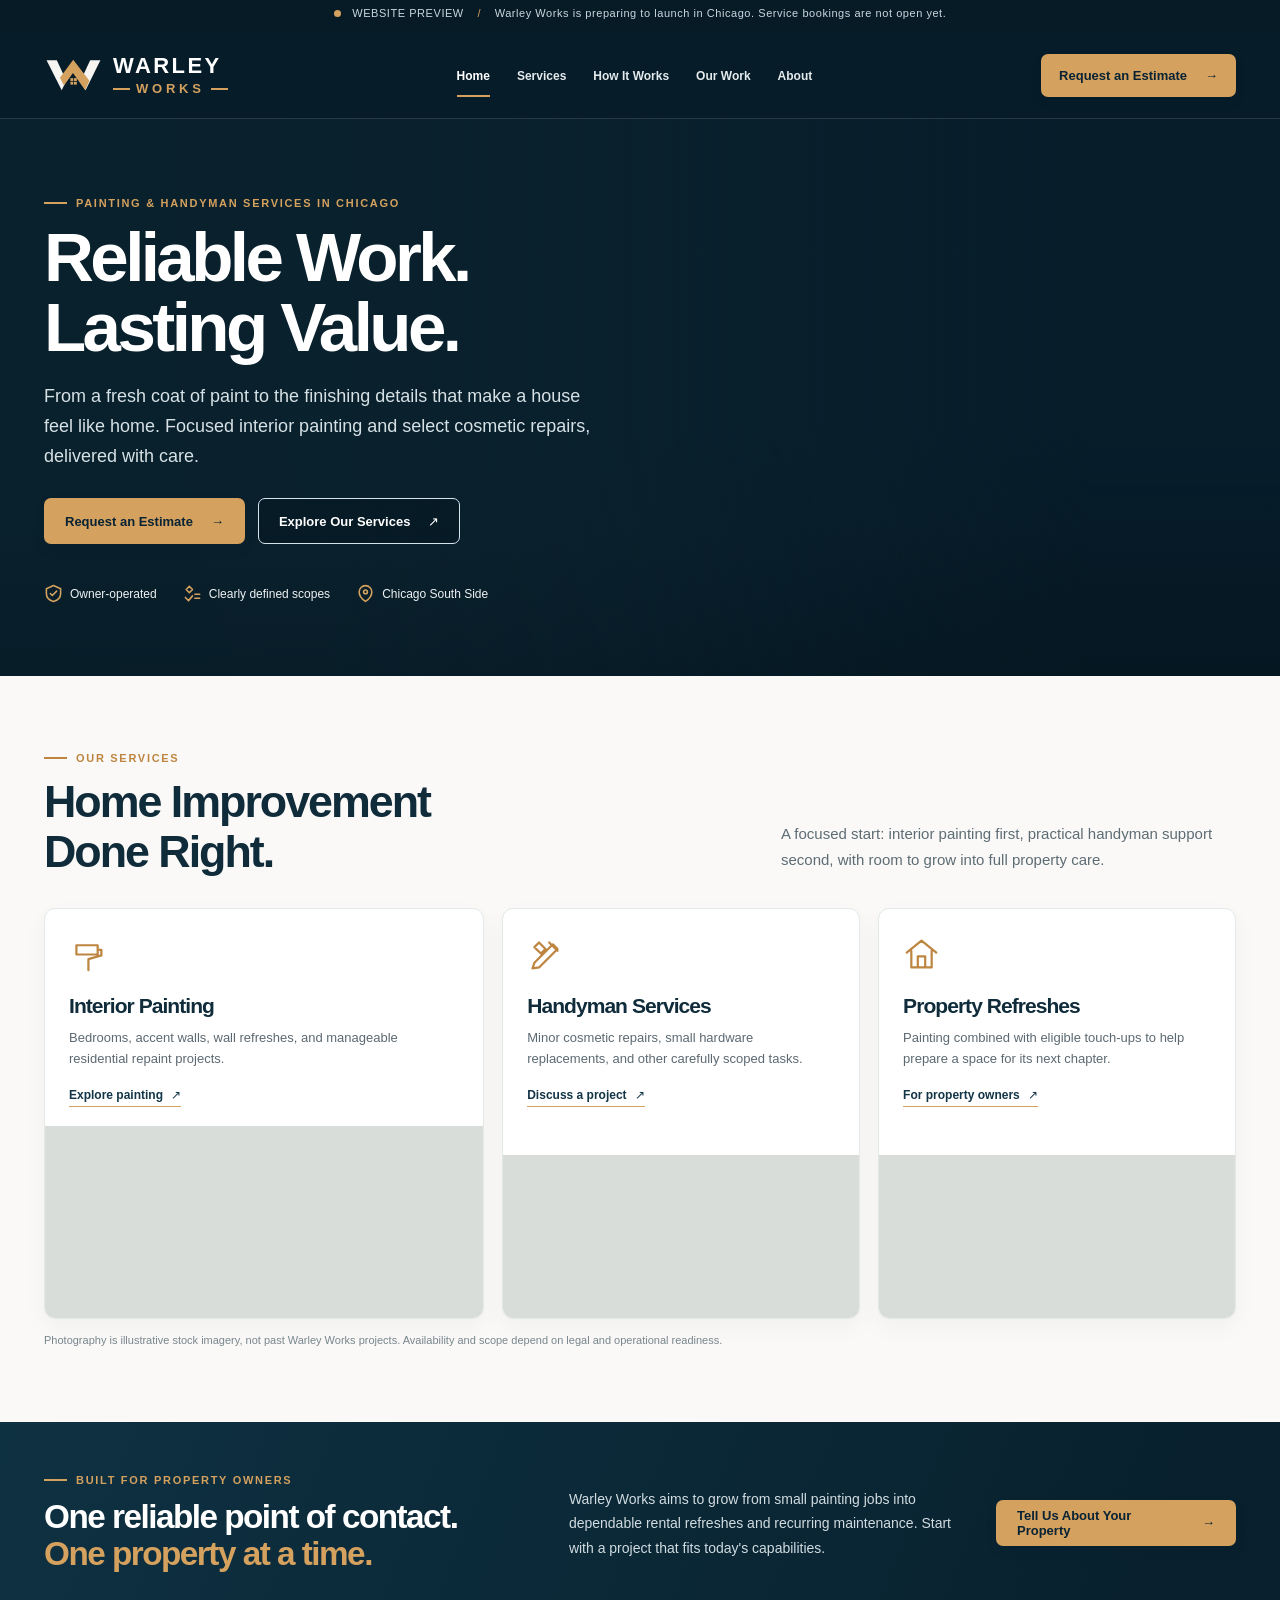
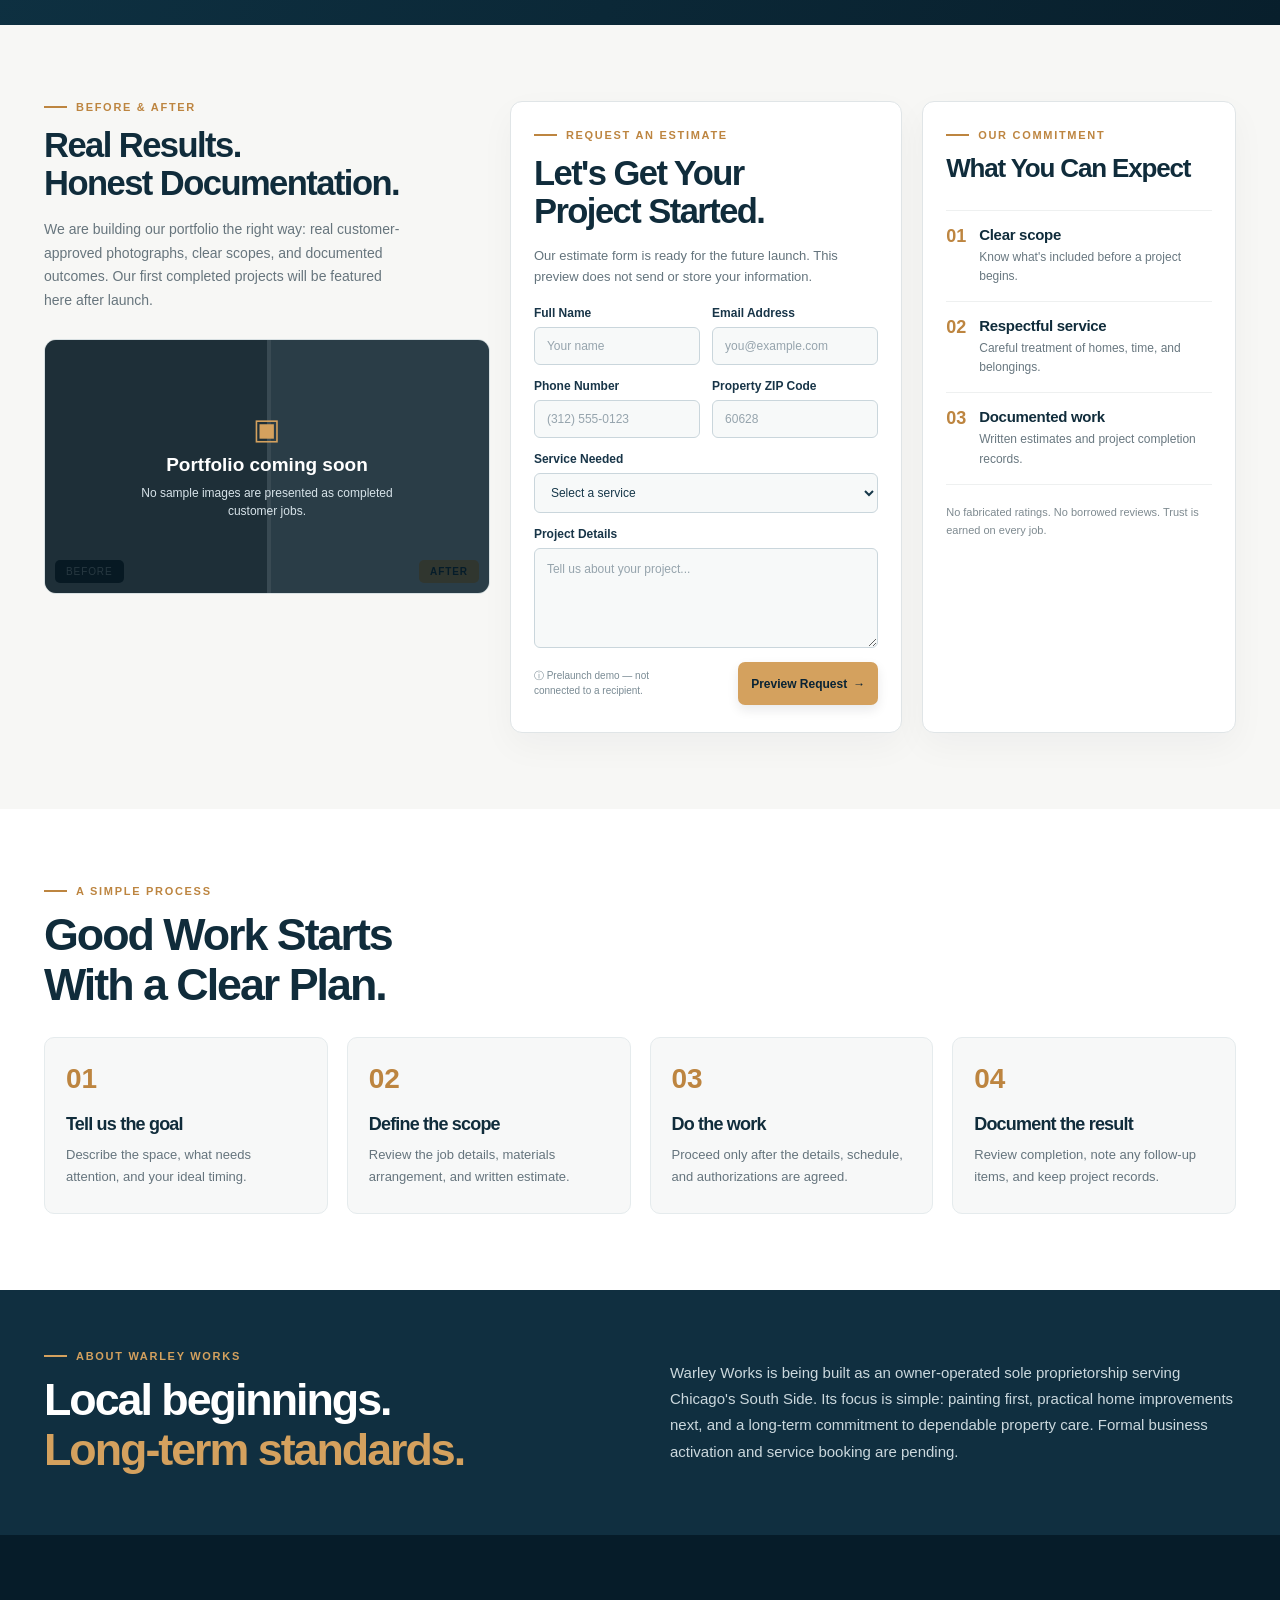
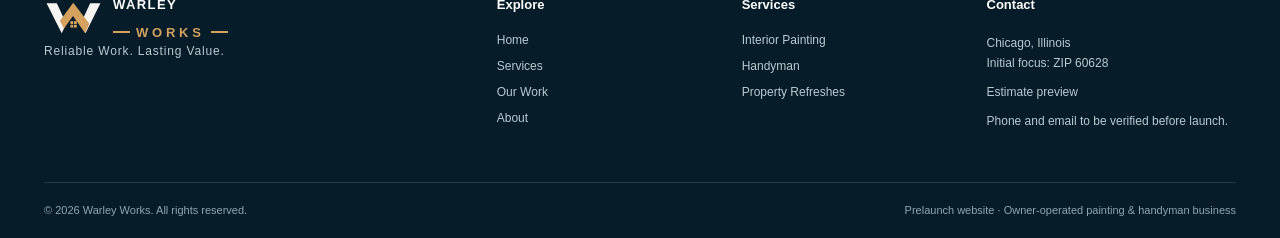
==== index.html @ ed0e15af "Build founder-approved Warley Works responsive prelaunch website" ====
<!doctype html>
<html lang="en">
<head>
  <meta charset="utf-8">
  <meta name="viewport" content="width=device-width,initial-scale=1">
  <meta name="theme-color" content="#0f2a3a">
  <meta name="description" content="Warley Works is developing an owner-operated interior painting and small handyman service for Chicago's South Side. Follow our launch.">
  <meta property="og:title" content="Warley Works | Reliable Work. Lasting Value.">
  <meta property="og:description" content="Painting first. Thoughtful property refreshes. Chicago's South Side. Prelaunch website preview.">
  <meta property="og:type" content="website">
  <meta property="og:image" content="assets/social-card.svg">
  <title>Warley Works | Painting &amp; Handyman Services | Chicago</title>
  <link rel="icon" href="assets/mark.svg" type="image/svg+xml">
  <link rel="stylesheet" href="styles.css">
  <script src="script.js" defer></script>
</head>
<body>
  <a class="skip-link" href="#main">Skip to content</a>
  <div class="launch-bar"><span class="status-dot" aria-hidden="true"></span> WEBSITE PREVIEW <span class="launch-divider" aria-hidden="true">/</span> Warley Works is preparing to launch in Chicago. Service bookings are not open yet.</div>
  <header class="site-header" id="top">
    <div class="container nav-shell">
      <a class="brand" href="#home" aria-label="Warley Works home">
        <img src="assets/mark.svg" alt="" width="59" height="40">
        <span class="brand-type"><strong>WARLEY</strong><span><i aria-hidden="true"></i>WORKS<i aria-hidden="true"></i></span></span>
      </a>
      <button class="nav-toggle" type="button" aria-label="Open navigation" aria-expanded="false" aria-controls="main-nav">
        <span></span><span></span><span></span>
      </button>
      <nav class="main-nav" id="main-nav" aria-label="Primary">
        <a class="current" href="#home">Home</a>
        <a href="#services">Services</a>
        <a href="#process">How It Works</a>
        <a href="#portfolio">Our Work</a>
        <a href="#about">About</a>
        <a class="mobile-nav-cta" href="#estimate">Request an Estimate</a>
      </nav>
      <a class="button button-gold header-cta" href="#estimate">Request an Estimate <span aria-hidden="true">→</span></a>
    </div>
  </header>
  <main id="main">
    <section class="hero" id="home" aria-labelledby="hero-title">
      <div class="hero-picture" role="img" aria-label="Illustrative modern interior; not a Warley Works project"></div>
      <div class="container hero-container">
        <div class="hero-content">
          <p class="eyebrow eyebrow-gold"><span class="eyebrow-line"></span> PAINTING &amp; HANDYMAN SERVICES IN CHICAGO</p>
          <h1 id="hero-title">Reliable Work.<br><span>Lasting Value.</span></h1>
          <p class="hero-copy">From a fresh coat of paint to the finishing details that make a house feel like home. Focused interior painting and select cosmetic repairs, delivered with care.</p>
          <div class="hero-actions">
            <a href="#estimate" class="button button-gold">Request an Estimate <span aria-hidden="true">→</span></a>
            <a href="#services" class="button button-outline">Explore Our Services <span aria-hidden="true">↗</span></a>
          </div>
          <div class="hero-highlights" aria-label="Our approach">
            <span><svg viewBox="0 0 24 24" aria-hidden="true"><path d="M12 2 3 6v6c0 5.1 3.5 8.6 9 10 5.5-1.4 9-4.9 9-10V6l-9-4Zm-4 10 2.5 2.5L16 9"/></svg> Owner-operated</span>
            <span><svg viewBox="0 0 24 24" aria-hidden="true"><path d="m4 7 4-4 4 4-4 4zM15 13h6M15 18h6M3 17l4 4 5-6"/></svg> Clearly defined scopes</span>
            <span><svg viewBox="0 0 24 24" aria-hidden="true"><path d="M12 22s8-5.4 8-12a8 8 0 1 0-16 0c0 6.6 8 12 8 12Z"/><circle cx="12" cy="10" r="2.4"/></svg> Chicago South Side</span>
          </div>
        </div>
      </div>
    </section>

    <section class="services section" id="services" aria-labelledby="services-title">
      <div class="container">
        <div class="section-head services-head">
          <div><p class="eyebrow"> <span class="eyebrow-line"></span> OUR SERVICES</p><h2 id="services-title">Home Improvement<br>Done Right.</h2></div>
          <p class="section-lead">A focused start: interior painting first, practical handyman support second, with room to grow into full property care.</p>
        </div>
        <div class="services-grid">
          <article class="service-card primary-card">
            <div class="service-card-content">
              <span class="service-icon" aria-hidden="true"><svg viewBox="0 0 40 40"><path d="M8 10h23v10H8zM31 15h4v6l-14 4v8M21 33v4" /></svg></span>
              <h3>Interior Painting</h3>
              <p>Bedrooms, accent walls, wall refreshes, and manageable residential repaint projects.</p>
              <a href="#estimate">Explore painting <span aria-hidden="true">↗</span></a>
            </div>
            <div class="service-photo painting-photo" role="img" aria-label="Illustrative photograph of interior painting"></div>
          </article>
          <article class="service-card">
            <div class="service-card-content">
              <span class="service-icon" aria-hidden="true"><svg viewBox="0 0 40 40"><path d="m8 29 20-20 5 5-20 20-7 1zM24 7l9 9M8 12l5 5M8 12l5-5 7 7-5 5z" /></svg></span>
              <h3>Handyman Services</h3>
              <p>Minor cosmetic repairs, small hardware replacements, and other carefully scoped tasks.</p>
              <a href="#estimate">Discuss a project <span aria-hidden="true">↗</span></a>
            </div>
            <div class="service-photo repairs-photo" role="img" aria-label="Illustrative photograph of tools and small home repairs"></div>
          </article>
          <article class="service-card">
            <div class="service-card-content">
              <span class="service-icon" aria-hidden="true"><svg viewBox="0 0 40 40"><path d="m4 18 16-13 16 13M9 16v18h22V16M16 34V22h8v12" /></svg></span>
              <h3>Property Refreshes</h3>
              <p>Painting combined with eligible touch-ups to help prepare a space for its next chapter.</p>
              <a href="#owners">For property owners <span aria-hidden="true">↗</span></a>
            </div>
            <div class="service-photo home-photo" role="img" aria-label="Illustrative photograph of a refreshed residential interior"></div>
          </article>
        </div>
        <p class="photo-disclosure">Photography is illustrative stock imagery, not past Warley Works projects. Availability and scope depend on legal and operational readiness.</p>
      </div>
    </section>

    <section class="owners-band" id="owners" aria-labelledby="owners-title">
      <div class="container owners-inner">
        <div><p class="eyebrow eyebrow-gold"><span class="eyebrow-line"></span> BUILT FOR PROPERTY OWNERS</p><h2 id="owners-title">One reliable point of contact.<br><em>One property at a time.</em></h2></div>
        <p>Warley Works aims to grow from small painting jobs into dependable rental refreshes and recurring maintenance. Start with a project that fits today's capabilities.</p>
        <a href="#estimate" class="button button-gold">Tell Us About Your Property <span aria-hidden="true">→</span></a>
      </div>
    </section>

    <section class="section results" id="portfolio" aria-labelledby="portfolio-title">
      <div class="container results-grid">
        <div>
          <p class="eyebrow"><span class="eyebrow-line"></span> BEFORE &amp; AFTER</p>
          <h2 id="portfolio-title">Real Results.<br>Honest Documentation.</h2>
          <p>We are building our portfolio the right way: real customer-approved photographs, clear scopes, and documented outcomes. Our first completed projects will be featured here after launch.</p>
          <div class="portfolio-frame" aria-label="Future project photo gallery">
            <div class="portfolio-half portfolio-half-before"><span class="photo-label">BEFORE</span></div>
            <div class="portfolio-half portfolio-half-after"><span class="photo-label">AFTER</span></div>
            <div class="portfolio-message"><span class="portfolio-message-icon" aria-hidden="true">▣</span><strong>Portfolio coming soon</strong><small>No sample images are presented as completed customer jobs.</small></div>
          </div>
        </div>
        <div class="estimate-card" id="estimate">
          <p class="eyebrow"><span class="eyebrow-line"></span> REQUEST AN ESTIMATE</p>
          <h2>Let's Get Your<br>Project Started.</h2>
          <p class="estimate-intro">Our estimate form is ready for the future launch. This preview does not send or store your information.</p>
          <form id="estimate-form" novalidate>
            <div class="field-grid">
              <label>Full Name <input type="text" name="name" autocomplete="name" minlength="2" placeholder="Your name" required></label>
              <label>Email Address <input type="email" name="email" autocomplete="email" placeholder="you@example.com" required></label>
              <label>Phone Number <input type="tel" name="phone" autocomplete="tel" placeholder="(312) 555-0123"></label>
              <label>Property ZIP Code <input type="text" name="zip" inputmode="numeric" pattern="[0-9]{5}" maxlength="5" placeholder="60628" required></label>
            </div>
            <label>Service Needed
              <select name="service" required>
                <option value="">Select a service</option>
                <option>Interior painting</option>
                <option>Small handyman project</option>
                <option>Property refresh</option>
                <option>Not sure yet</option>
              </select>
            </label>
            <label>Project Details <textarea name="details" rows="4" maxlength="1600" placeholder="Tell us about your project..." required></textarea></label>
            <div class="form-bottom"><p><span class="lock-icon" aria-hidden="true">ⓘ</span> Prelaunch demo — not connected to a recipient.</p><button class="button button-gold" type="submit">Preview Request <span aria-hidden="true">→</span></button></div>
            <p class="form-message" id="form-message" role="status" aria-live="polite" hidden></p>
          </form>
        </div>
        <aside class="values-card" aria-labelledby="values-title">
          <p class="eyebrow"><span class="eyebrow-line"></span> OUR COMMITMENT</p>
          <h2 id="values-title">What You Can Expect</h2>
          <div class="value-item"><span class="value-number">01</span><div><h3>Clear scope</h3><p>Know what's included before a project begins.</p></div></div>
          <div class="value-item"><span class="value-number">02</span><div><h3>Respectful service</h3><p>Careful treatment of homes, time, and belongings.</p></div></div>
          <div class="value-item"><span class="value-number">03</span><div><h3>Documented work</h3><p>Written estimates and project completion records.</p></div></div>
          <div class="values-footer">No fabricated ratings. No borrowed reviews. Trust is earned on every job.</div>
        </aside>
      </div>
    </section>

    <section class="section process" id="process" aria-labelledby="process-title">
      <div class="container">
        <p class="eyebrow"><span class="eyebrow-line"></span> A SIMPLE PROCESS</p><h2 id="process-title">Good Work Starts<br>With a Clear Plan.</h2>
        <div class="steps">
          <article><b>01</b><h3>Tell us the goal</h3><p>Describe the space, what needs attention, and your ideal timing.</p></article>
          <article><b>02</b><h3>Define the scope</h3><p>Review the job details, materials arrangement, and written estimate.</p></article>
          <article><b>03</b><h3>Do the work</h3><p>Proceed only after the details, schedule, and authorizations are agreed.</p></article>
          <article><b>04</b><h3>Document the result</h3><p>Review completion, note any follow-up items, and keep project records.</p></article>
        </div>
      </div>
    </section>
    <section class="about-band" id="about"><div class="container about-layout"><div><p class="eyebrow eyebrow-gold"><span class="eyebrow-line"></span> ABOUT WARLEY WORKS</p><h2>Local beginnings.<br><em>Long-term standards.</em></h2></div><p>Warley Works is being built as an owner-operated sole proprietorship serving Chicago's South Side. Its focus is simple: painting first, practical home improvements next, and a long-term commitment to dependable property care. Formal business activation and service booking are pending.</p></div></section>
  </main>
  <footer class="footer"><div class="container footer-grid"><div class="footer-brand"><a class="brand" href="#top"><img src="assets/mark.svg" alt="" width="64" height="44"><span class="brand-type"><strong>WARLEY</strong><span><i aria-hidden="true"></i>WORKS<i aria-hidden="true"></i></span></span></a><p>Reliable Work. Lasting Value.</p></div><div><strong>Explore</strong><a href="#home">Home</a><a href="#services">Services</a><a href="#portfolio">Our Work</a><a href="#about">About</a></div><div><strong>Services</strong><a href="#services">Interior Painting</a><a href="#services">Handyman</a><a href="#owners">Property Refreshes</a></div><div><strong>Contact</strong><p>Chicago, Illinois<br>Initial focus: ZIP 60628</p><a href="#estimate">Estimate preview</a><small>Phone and email to be verified before launch.</small></div></div><div class="container footer-bottom"><span>© <span id="year">2026</span> Warley Works. All rights reserved.</span><span>Prelaunch website · Owner-operated painting &amp; handyman business</span></div></footer>
</body>
</html>
---- styles.css ----
:root{--navy:#0f2a3a;--navy-deep:#061c29;--navy-light:#163b50;--gold:#d4a15e;--gold-deep:#bd8540;--ivory:#f7f5f1;--paper:#fff;--ink:#102c3b;--muted:#62717a;--line:#e4e8e8;--radius:13px;--shadow:0 24px 60px rgba(14,36,46,.10);font-family:Inter,"Avenir Next","Segoe UI",Arial,sans-serif;color:var(--ink);background:var(--ivory);font-synthesis:none}*,*:before,*:after{box-sizing:border-box}html{scroll-behavior:smooth;scroll-padding-top:94px}body{margin:0;overflow-x:hidden}a{color:inherit;text-decoration:none}button,input,textarea,select{font:inherit}button{cursor:pointer}img{max-width:100%;display:block}svg{display:block}.container{width:min(1192px,calc(100% - 48px));margin-inline:auto}.skip-link{position:fixed;top:-80px;left:1rem;background:#fff;color:#111;padding:12px 15px;z-index:1000;border-radius:4px}.skip-link:focus{top:1rem}a:focus-visible,button:focus-visible,input:focus-visible,textarea:focus-visible,select:focus-visible{outline:3px solid var(--gold);outline-offset:3px}.launch-bar{background:#071b27;color:#cbd7dd;min-height:33px;padding:7px 16px;text-align:center;font-size:11px;letter-spacing:.05em}.status-dot{display:inline-block;width:7px;height:7px;background:var(--gold);border-radius:50%;margin-right:8px}.launch-divider{color:var(--gold);padding:0 10px}.site-header{background:var(--navy-deep);border-bottom:1px solid rgba(255,255,255,.13);position:sticky;top:0;z-index:50}.nav-shell{height:85px;display:flex;align-items:center;justify-content:space-between;gap:25px}.brand{display:flex;align-items:center;gap:10px;color:var(--paper);flex-shrink:0}.brand>img{width:59px;height:44px;object-fit:contain}.brand-type{display:flex;flex-direction:column;justify-content:center;line-height:.9}.brand-type strong{font-size:22px;font-weight:900;letter-spacing:.11em}.brand-type>span{display:flex;align-items:center;justify-content:center;gap:6px;color:var(--gold);font-size:13px;font-weight:800;letter-spacing:.29em;margin-top:7px}.brand-type i{width:17px;height:2px;background:var(--gold);display:inline-block}.main-nav{height:100%;display:flex;align-items:center;gap:27px;color:#e4ebed}.main-nav a{font-size:12px;font-weight:700;height:100%;display:flex;align-items:center;position:relative;white-space:nowrap;transition:color .2s}.main-nav a:hover,.main-nav a.current{color:#fff}.main-nav a.current:after,.main-nav a:hover:after{content:"";position:absolute;bottom:21px;left:0;right:0;height:2px;background:var(--gold)}.main-nav .mobile-nav-cta{display:none}.button{border:1px solid transparent;border-radius:7px;display:inline-flex;align-items:center;justify-content:center;gap:18px;min-height:46px;padding:0 20px;font-size:13px;line-height:1.2;font-weight:800;white-space:nowrap;transition:transform .18s,box-shadow .18s,background .18s}.button:hover{transform:translateY(-2px)}.button:active{transform:translateY(0)}.button-gold{background:var(--gold);color:#092334;box-shadow:0 5px 12px rgba(10,22,30,.09)}.button-gold:hover{background:#e5b474;box-shadow:0 9px 18px rgba(10,22,30,.12)}.button-outline{border-color:#d6e4eb;color:#fff;background:rgba(2,17,26,.35)}.button-outline:hover{background:rgba(255,255,255,.09)}.header-cta{height:43px;min-height:43px;padding-inline:17px}.nav-toggle{display:none;border:0;background:transparent;color:#fff;width:40px;height:40px;align-items:center;justify-content:center;flex-direction:column;gap:5px}.nav-toggle span{width:23px;height:2px;background:currentColor;border-radius:3px}.hero{position:relative;background:var(--navy-deep);color:#fff;min-height:548px;overflow:hidden}.hero-picture{position:absolute;inset:0;background-image:linear-gradient(90deg,#062230 2%,rgba(6,34,48,.99) 26%,rgba(6,34,48,.78) 50%,rgba(6,34,48,.10) 85%),linear-gradient(0deg,rgba(2,15,22,.28),transparent 45%),url("https://images.pexels.com/photos/6264414/pexels-photo-6264414.jpeg?auto=compress&cs=tinysrgb&w=1600");background-position:center,right center,center 53%;background-size:cover;background-repeat:no-repeat;filter:saturate(.85)}.hero:after{content:"";position:absolute;inset:0;pointer-events:none;background:linear-gradient(0deg,rgba(1,16,24,.25),transparent 28%)}.hero-container{position:relative;z-index:1}.hero-content{max-width:675px;padding:78px 0 73px}.eyebrow{display:flex;align-items:center;gap:9px;font-size:11px;letter-spacing:.155em;font-weight:800;color:var(--gold-deep);text-transform:uppercase;margin:0 0 13px}.eyebrow-line{display:inline-block;background:currentColor;width:23px;height:2px;flex:none}.eyebrow-gold{color:var(--gold)}h1,h2,h3,p{margin-top:0}h1,h2,h3{letter-spacing:-.045em}h1{font-size:clamp(52px,5.4vw,79px);font-weight:850;line-height:1.015;letter-spacing:-.052em;margin-bottom:20px}h1 span{color:#fff}.hero-copy{font-size:18px;line-height:1.65;color:#d6e1e5;max-width:565px;margin:0 0 27px}.hero-actions{display:flex;gap:13px;flex-wrap:wrap}.hero-highlights{display:flex;flex-wrap:wrap;gap:26px;margin-top:40px}.hero-highlights span{display:flex;align-items:center;gap:7px;font-size:12px;color:#eff2f3;white-space:nowrap}.hero-highlights svg{width:19px;height:19px;fill:none;stroke:var(--gold);stroke-width:2;stroke-linecap:round;stroke-linejoin:round}.section{padding:76px 0}.services{background:#faf9f7}.section-head{display:flex;justify-content:space-between;align-items:end;gap:40px;margin-bottom:31px}.section h2,.owners-band h2,.about-band h2{font-size:clamp(32px,3.5vw,48px);line-height:1.11;font-weight:850;margin:0}.section-lead{max-width:455px;font-size:15px;line-height:1.72;color:#5d6c74;margin:0 0 4px}.services-grid{display:grid;grid-template-columns:1.23fr 1fr 1fr;gap:18px}.service-card{background:#fff;border:1px solid #e3e8e9;border-radius:11px;overflow:hidden;box-shadow:0 9px 24px rgba(16,34,43,.04);display:flex;flex-direction:column;min-width:0;transition:transform .2s,box-shadow .2s}.service-card:hover{transform:translateY(-5px);box-shadow:var(--shadow)}.service-card-content{padding:25px 24px 19px;flex:1}.service-icon{color:var(--gold-deep);width:42px;height:42px;display:flex;align-items:center;margin-bottom:18px}.service-icon svg{width:37px;height:37px;fill:none;stroke:currentColor;stroke-width:2.4;stroke-linejoin:round;stroke-linecap:round}.service-card h3{font-size:21px;line-height:1.15;margin-bottom:9px}.service-card p{font-size:13px;line-height:1.65;color:#5c6972;margin-bottom:15px}.service-card a{font-size:12px;font-weight:800;color:#133547;display:inline-flex;gap:8px;border-bottom:1px solid var(--gold);padding-bottom:4px}.service-card a:hover{color:var(--gold-deep)}.service-photo{height:163px;background-color:#d9ddd9;background-size:cover;background-position:center}.primary-card .service-photo{height:192px}.painting-photo{background-image:url("https://images.pexels.com/photos/6474471/pexels-photo-6474471.jpeg?auto=compress&cs=tinysrgb&w=800")}.repairs-photo{background-image:url("https://images.pexels.com/photos/4792524/pexels-photo-4792524.jpeg?auto=compress&cs=tinysrgb&w=800")}.home-photo{background-image:url("https://images.unsplash.com/photo-1600607687939-ce8a6c25118c?auto=format&fit=crop&w=800&q=75")}.photo-disclosure{font-size:11px;color:#78868d;margin:15px 0 0}.owners-band{background:linear-gradient(112deg,#0e3142,#081f2c);padding:52px 0;color:#fff}.owners-inner{display:grid;grid-template-columns:1.25fr 1fr auto;align-items:center;gap:36px}.owners-band h2{font-size:clamp(27px,2.6vw,35px)}.owners-band h2 em,.about-band h2 em{font-style:normal;color:var(--gold)}.owners-band p:not(.eyebrow){font-size:14px;line-height:1.75;color:#d1dce0;margin:0}.owners-inner>.button{max-width:240px;white-space:normal}.results{background:#f7f7f5}.results-grid{display:grid;grid-template-columns:1.08fr .95fr .76fr;gap:20px;align-items:stretch}.results h2{font-size:clamp(29px,2.7vw,37px);margin-bottom:16px}.results-grid>div:first-child>p:not(.eyebrow){line-height:1.67;color:#67757d;font-size:14px;max-width:360px}.portfolio-frame{position:relative;display:grid;grid-template-columns:1fr 1fr;height:255px;overflow:hidden;border-radius:12px;border:1px solid #d8e0e2;background:#cfd4d4;margin-top:27px;isolation:isolate}.portfolio-half{position:relative;background-image:url("https://images.unsplash.com/photo-1600607687939-ce8a6c25118c?auto=format&fit=crop&w=700&q=70");background-size:auto 100%;background-position:center;background-color:#bcc6c8}.portfolio-half-before{filter:saturate(.3) brightness(.65)}.portfolio-half-after{filter:saturate(1.04) brightness(.98)}.portfolio-half+.portfolio-half{border-left:4px solid #fff}.photo-label{position:absolute;bottom:10px;left:10px;font-size:10px;color:#fff;background:rgba(8,37,51,.94);padding:6px 11px;border-radius:5px;letter-spacing:.09em}.portfolio-half-after .photo-label{background:var(--gold);color:var(--navy);left:auto;right:10px;font-weight:800}.portfolio-message{position:absolute;inset:0;background:rgba(3,25,37,.78);z-index:2;display:flex;flex-direction:column;justify-content:center;align-items:center;text-align:center;color:#fff;padding:20px;gap:8px}.portfolio-message-icon{font-size:29px;color:var(--gold)}.portfolio-message strong{font-size:19px}.portfolio-message small{max-width:265px;color:#d7e3e9;font-size:12px;line-height:1.5}.estimate-card,.values-card{border:1px solid #e0e5e7;border-radius:12px;background:#fff;padding:27px 23px;box-shadow:0 13px 35px rgba(17,38,48,.04)}.estimate-intro{font-size:13px;line-height:1.55;color:#64747d;margin-bottom:19px}.estimate-card label{display:flex;flex-direction:column;gap:7px;font-size:12px;font-weight:700;color:#183548;margin-bottom:14px}.field-grid{display:grid;grid-template-columns:1fr 1fr;gap:0 12px}.estimate-card input,.estimate-card textarea,.estimate-card select{font-weight:400;min-width:0;width:100%;background:#f7f9f9;border:1px solid #cad6dc;color:#17384a;border-radius:6px;padding:11px 12px;font-size:12px;line-height:1.2;outline:0;transition:background .2s,border-color .2s}.estimate-card textarea{line-height:1.5;resize:vertical;min-height:100px}.estimate-card input:focus,.estimate-card textarea:focus,.estimate-card select:focus{background:#fff;outline:2px solid #d1aa79;outline-offset:1px;border-color:var(--gold)}.estimate-card input::placeholder,.estimate-card textarea::placeholder{color:#96a4ad}.estimate-card input[aria-invalid="true"],.estimate-card select[aria-invalid="true"],.estimate-card textarea[aria-invalid="true"]{border-color:#b13e40}.form-bottom{display:flex;align-items:center;gap:9px;justify-content:space-between}.form-bottom>p{color:#7a8b94;font-size:10px;max-width:160px;line-height:1.45;margin:0}.form-bottom .button{min-height:43px;font-size:12px;padding-inline:12px;gap:6px}.form-message{background:#fff6e8;color:#714715;border:1px solid #ecd3a9;padding:12px;border-radius:6px;font-size:12px;margin:13px 0 0}.values-card{background:#fff}.values-card h2{font-size:26px;margin:0 0 27px}.value-item{display:flex;gap:13px;padding:15px 0;border-top:1px solid #eef0f0}.value-number{color:var(--gold-deep);font-size:18px;font-weight:800}.value-item h3{font-size:15px;letter-spacing:-.02em;margin:0 0 5px}.value-item p{font-size:12px;line-height:1.6;color:#697880;margin:0}.values-footer{border-top:1px solid #eef0f0;font-size:11px;color:#7e8a90;padding-top:18px;line-height:1.65}.process{background:#fff}.process>div>h2{margin-bottom:27px}.steps{display:grid;grid-template-columns:repeat(4,1fr);gap:19px}.steps article{background:#f7f8f8;border:1px solid #e5ebed;border-radius:10px;padding:25px 21px}.steps b{display:block;color:var(--gold-deep);font-size:28px;margin-bottom:19px}.steps h3{font-size:18px;margin-bottom:9px}.steps p{font-size:13px;line-height:1.7;color:#65747d;margin:0}.about-band{background:#102f40;color:#fff;padding:60px 0}.about-layout{display:grid;grid-template-columns:1fr 1fr;gap:60px;align-items:center}.about-layout p:not(.eyebrow){font-size:15px;line-height:1.75;color:#cbd8dd;margin:0}.footer{background:var(--navy-deep);color:#d9e4e8;padding:62px 0 22px}.footer-grid{display:grid;grid-template-columns:2fr 1fr 1fr 1.2fr;gap:37px}.footer .brand{align-self:flex-start;max-width:max-content}.footer-brand p{font-size:13px;letter-spacing:.07em;margin:15px 0 0}.footer-grid>div:not(:first-child){display:flex;flex-direction:column;align-items:flex-start;gap:12px}.footer-grid strong{font-size:13px;color:#fff;margin-bottom:9px}.footer-grid a:not(.brand){color:#b9cad1;font-size:12px}.footer-grid a:not(.brand):hover{color:var(--gold)}.footer-grid p,.footer-grid small{font-size:12px;color:#b9cad1;line-height:1.7;margin:0}.footer-bottom{border-top:1px solid rgba(255,255,255,.12);margin-top:50px;padding-top:21px;display:flex;justify-content:space-between;gap:15px;flex-wrap:wrap;color:#91a6b2;font-size:11px}.nav-toggle{flex-shrink:0}@media (max-width:1140px){.main-nav{gap:18px}.main-nav a{font-size:11px}.header-cta{font-size:12px}.results-grid{grid-template-columns:1fr 1fr}.values-card{grid-column:1/-1}.values-card{display:grid;grid-template-columns:1fr repeat(3,1fr);gap:18px;align-items:start}.values-card .eyebrow{grid-column:1/-1}.values-card h2{font-size:22px}.value-item{border-top:0;padding:0}.values-footer{grid-column:1/-1}.owners-inner{grid-template-columns:1fr 1fr}.owners-inner>.button{grid-column:1/-1}}@media (max-width:860px){.nav-shell{height:73px}.nav-toggle{display:flex;order:3}.main-nav{display:none;position:absolute;top:100%;left:0;right:0;background:#092636;height:auto;flex-direction:column;align-items:stretch;gap:0;padding:8px 24px 24px;box-shadow:0 22px 35px rgba(0,0,0,.24)}.main-nav.open{display:flex}.main-nav a{height:auto;min-height:45px;border-bottom:1px solid rgba(255,255,255,.09);font-size:14px}.main-nav a:after,.main-nav a.current:after{display:none}.main-nav .mobile-nav-cta{display:flex;color:var(--gold);border-bottom:0}.header-cta{margin-left:auto}.hero{min-height:510px}.hero-picture{background-image:linear-gradient(90deg,rgba(5,28,41,.99) 0%,rgba(5,28,41,.91) 53%,rgba(5,28,41,.45) 100%),url("https://images.pexels.com/photos/6264414/pexels-photo-6264414.jpeg?auto=compress&cs=tinysrgb&w=1200")}.hero-content{padding:75px 0 67px}.services-grid{grid-template-columns:repeat(2,1fr)}.primary-card{grid-column:1/-1;display:grid;grid-template-columns:1fr 1fr}.primary-card .service-photo{height:100%;min-height:245px}.section-head{align-items:start}.owners-inner{gap:25px}.steps{grid-template-columns:repeat(2,1fr)}.footer-grid{grid-template-columns:1.7fr 1fr 1fr}.footer-grid>div:last-child{grid-column:1/-1}}@media (max-width:640px){.container{width:min(100% - 32px,480px)}.launch-bar{font-size:10px;line-height:1.45}.nav-shell{height:71px}.brand>img{width:48px;height:36px}.brand-type strong{font-size:18px}.brand-type>span{font-size:10px;gap:4px;margin-top:6px}.brand-type i{width:11px}.header-cta{display:none}.hero{min-height:0}.hero-picture{background-image:linear-gradient(0deg,rgba(6,30,43,.98),rgba(6,30,43,.77)),url("https://images.pexels.com/photos/6264414/pexels-photo-6264414.jpeg?auto=compress&cs=tinysrgb&w=950");background-position:center}.hero-content{padding:63px 0 58px}.hero h1{font-size:clamp(42px,10vw,58px)}.hero-copy{font-size:15px;line-height:1.7}.hero-actions{display:flex;flex-direction:column;align-items:stretch}.hero-actions .button{width:100%}.hero-highlights{gap:13px 20px;margin-top:27px}.hero-highlights span{font-size:11px}.section{padding:57px 0}.section-head{display:block}.section-head h2{margin-bottom:16px}.section-lead{font-size:14px}.services-grid{grid-template-columns:1fr}.primary-card{grid-column:auto;display:flex}.primary-card .service-photo{min-height:0;height:200px}.service-photo{height:190px}.service-card-content{padding:22px 22px 19px}.owners-inner{grid-template-columns:1fr}.owners-inner>.button{grid-column:auto;max-width:none;width:100%}.results-grid{grid-template-columns:1fr;gap:22px}.portfolio-frame{height:235px}.estimate-card,.values-card{padding:23px 19px}.values-card{grid-column:auto;display:block}.values-card h2{font-size:26px;margin-bottom:23px}.value-item{border-top:1px solid #eef0f0;padding:14px 0}.value-item h3{font-size:16px}.owners-band{padding:42px 0}.owners-band h2,.about-band h2{font-size:31px}.steps{grid-template-columns:1fr}.steps article{padding:20px}.steps b{margin-bottom:8px}.about-layout{grid-template-columns:1fr;gap:20px}.about-band{padding:49px 0}.footer{padding:46px 0 22px}.footer-grid{grid-template-columns:1fr 1fr;gap:30px}.footer-brand{grid-column:1/-1}.footer-grid>div:last-child{grid-column:1/-1}.footer-bottom{margin-top:31px}.form-bottom{align-items:stretch;flex-direction:column}.form-bottom .button{width:100%}.form-bottom p{max-width:none}}@media (max-width:360px){.field-grid{grid-template-columns:1fr}.brand-type strong{font-size:16px}.eyebrow{font-size:9px}}@media (prefers-reduced-motion:reduce){html{scroll-behavior:auto}*,*:before,*:after{animation-duration:.01ms!important;transition-duration:.01ms!important}}
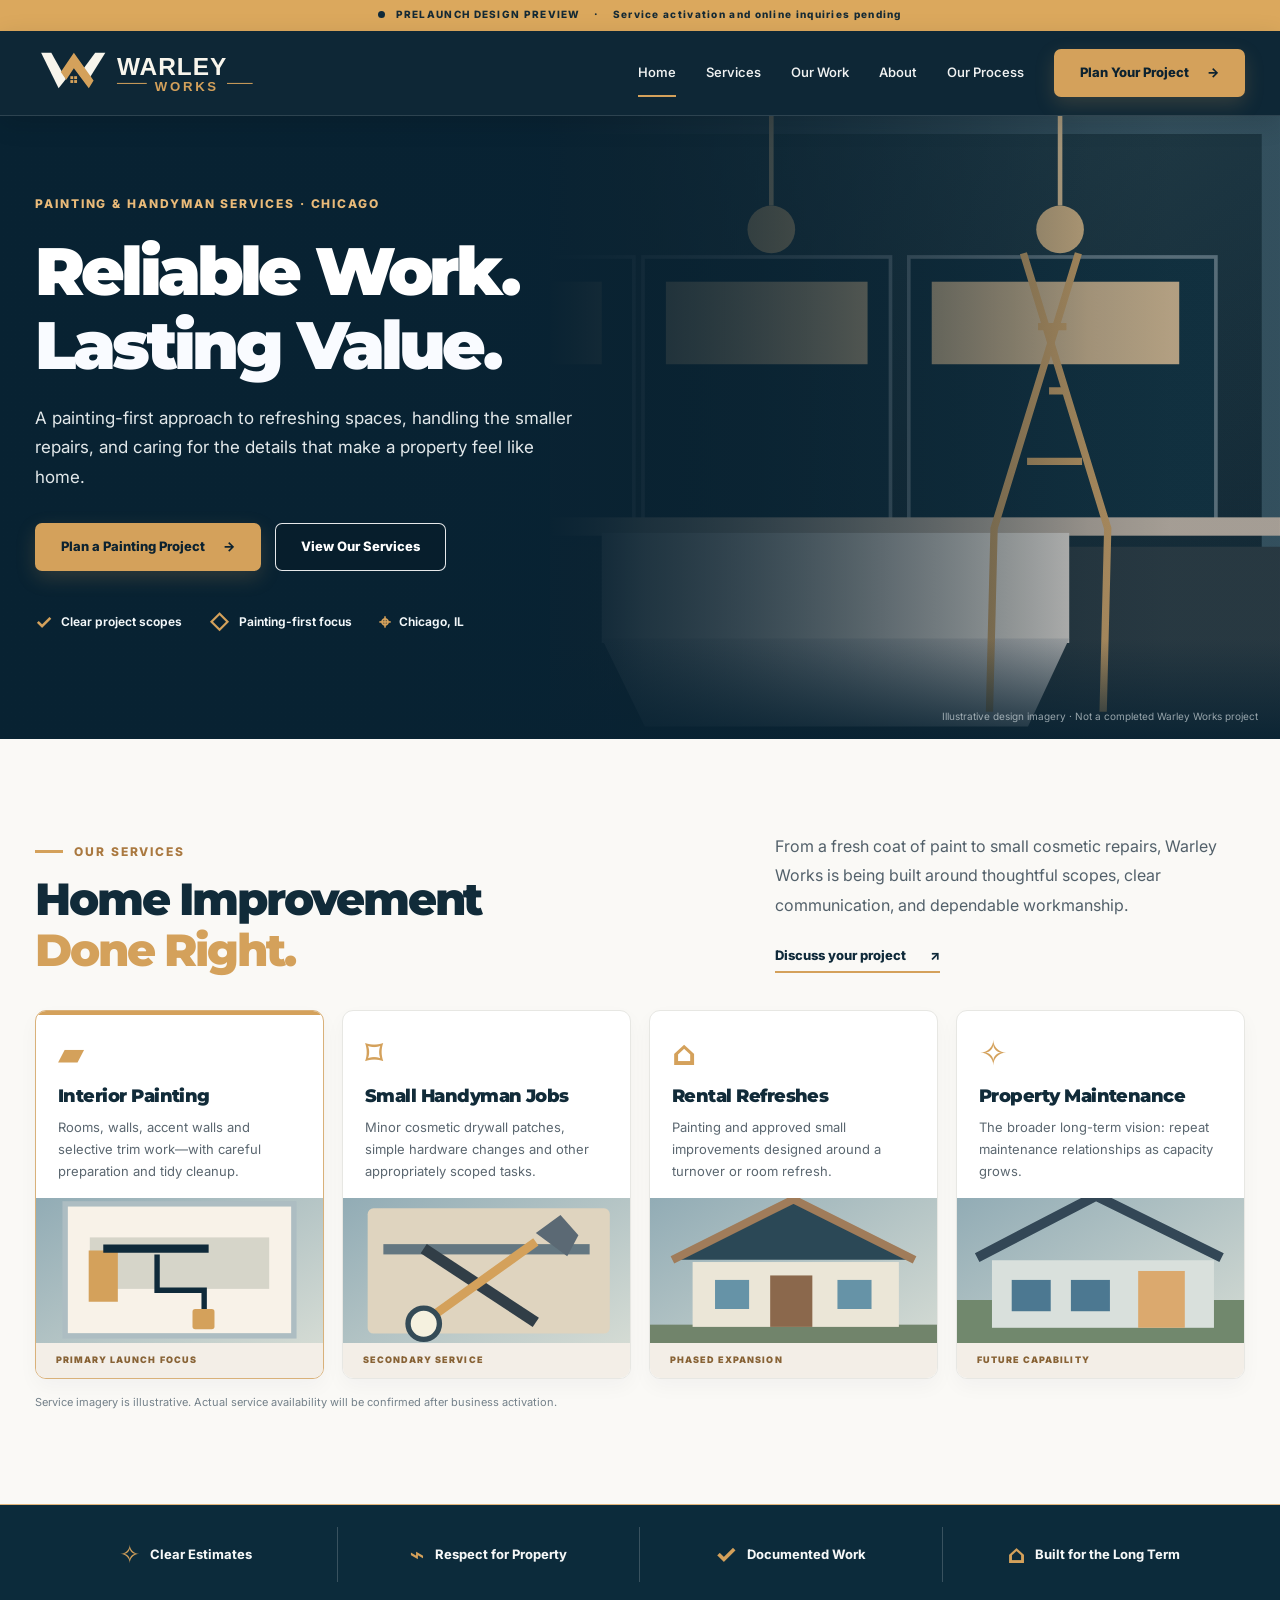
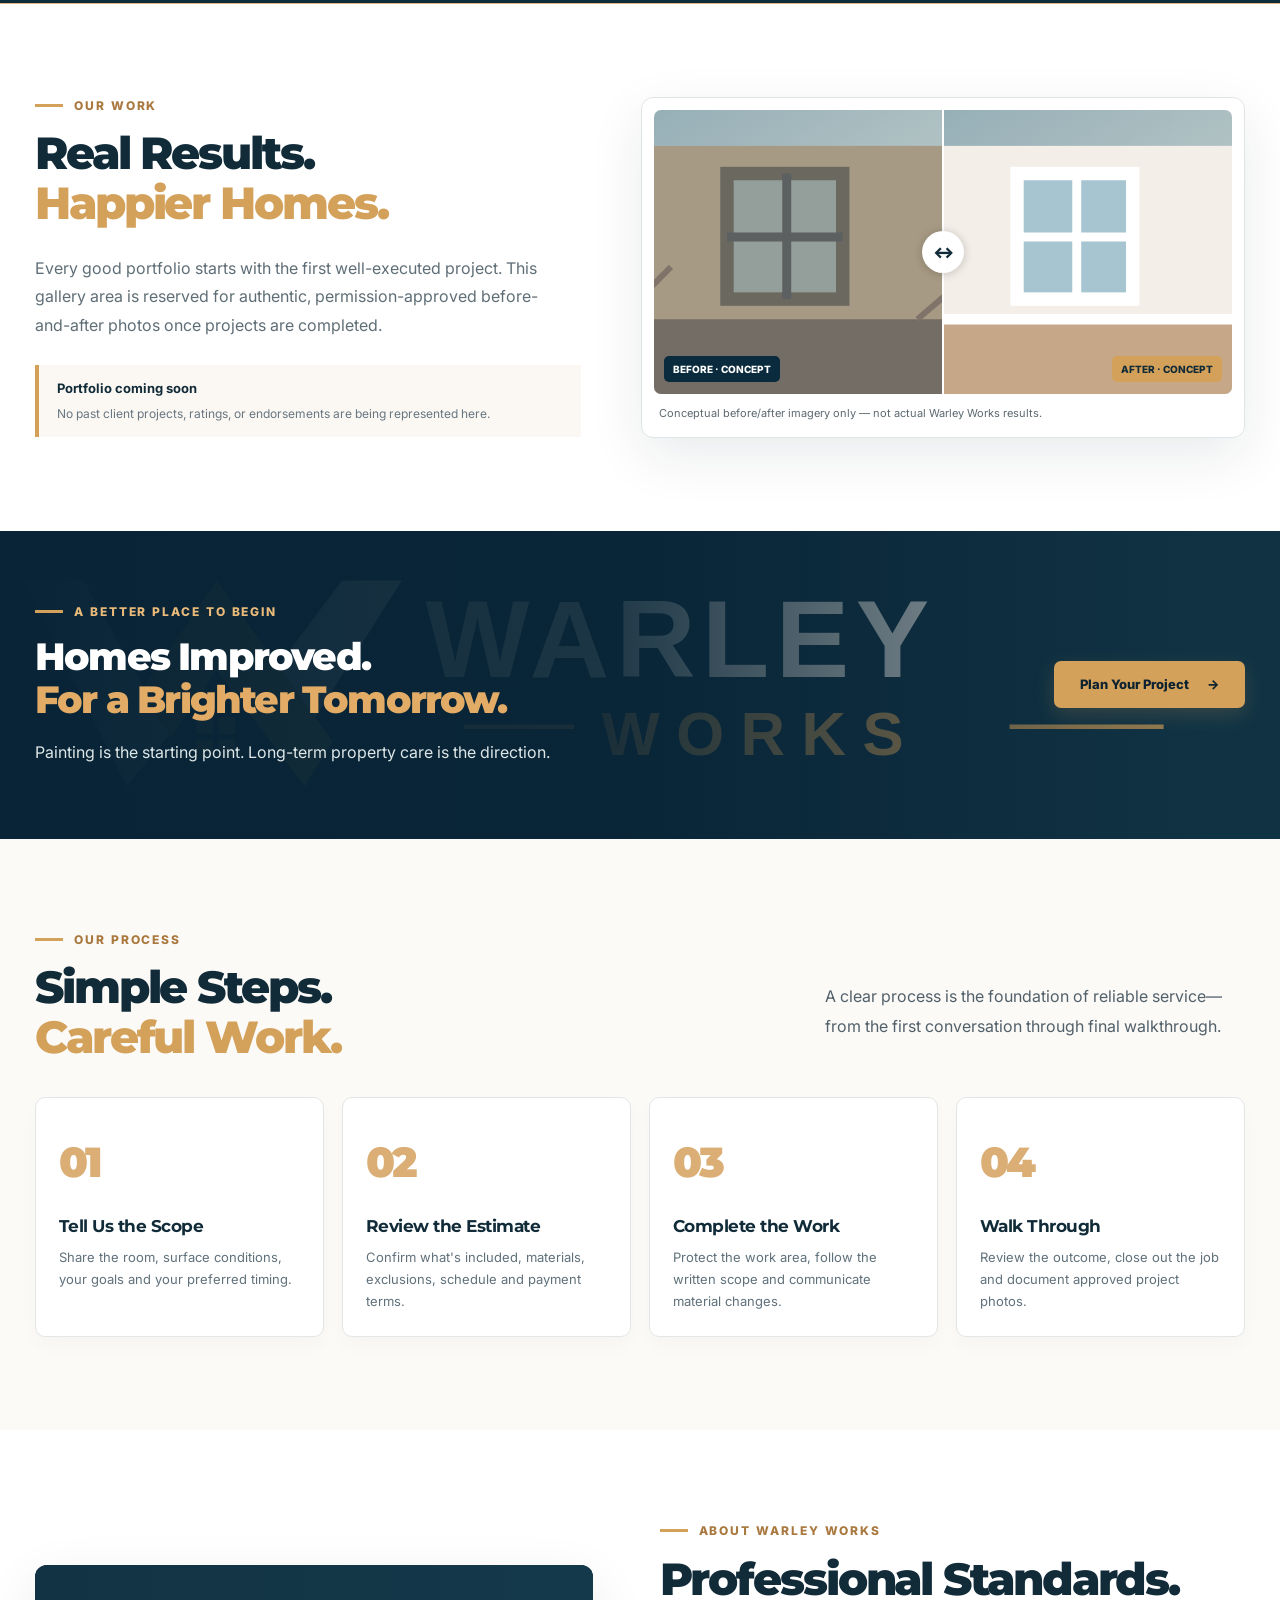
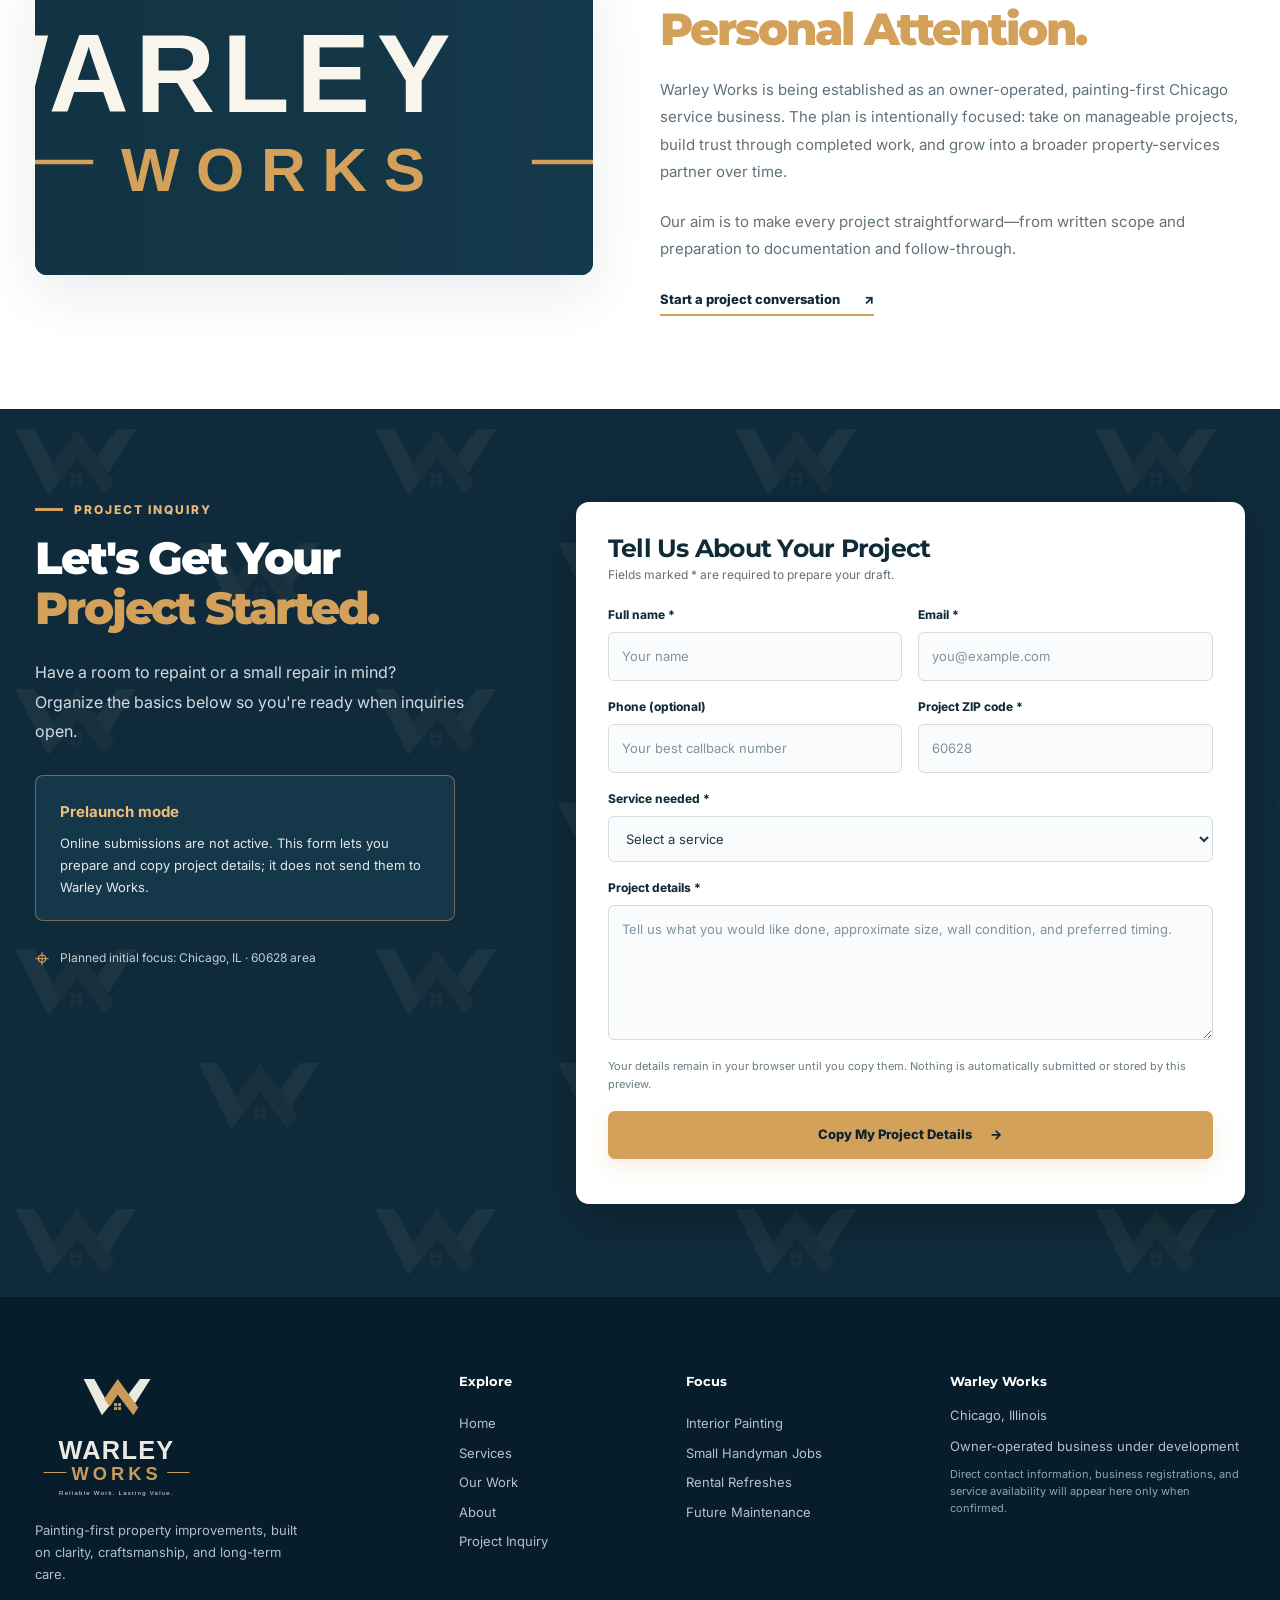
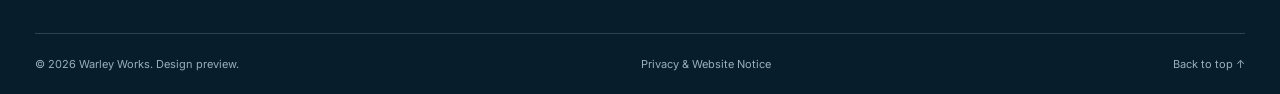
==== commit a8388451: "Build founder-approved Warley Works prelaunch website and editable SVG visual system" ====
--- a/index.html
+++ b/index.html
@@ -1,171 +1,88 @@
 <!doctype html>
 <html lang="en">
 <head>
-  <meta charset="utf-8">
-  <meta name="viewport" content="width=device-width,initial-scale=1">
-  <meta name="theme-color" content="#0f2a3a">
-  <meta name="description" content="Warley Works is developing an owner-operated interior painting and small handyman service for Chicago's South Side. Follow our launch.">
-  <meta property="og:title" content="Warley Works | Reliable Work. Lasting Value.">
-  <meta property="og:description" content="Painting first. Thoughtful property refreshes. Chicago's South Side. Prelaunch website preview.">
-  <meta property="og:type" content="website">
-  <meta property="og:image" content="assets/social-card.svg">
-  <title>Warley Works | Painting &amp; Handyman Services | Chicago</title>
-  <link rel="icon" href="assets/mark.svg" type="image/svg+xml">
-  <link rel="stylesheet" href="styles.css">
-  <script src="script.js" defer></script>
+  <meta charset="utf-8" />
+  <meta name="viewport" content="width=device-width,initial-scale=1" />
+  <meta name="theme-color" content="#0F2A3A" />
+  <meta name="robots" content="noindex,nofollow" />
+  <meta name="description" content="Warley Works is developing a Chicago painting-first and small handyman service. Explore our approach and the upcoming website." />
+  <meta property="og:type" content="website" />
+  <meta property="og:title" content="Warley Works | Reliable Work. Lasting Value." />
+  <meta property="og:description" content="Painting first. Practical property improvements. Chicago, IL. Prelaunch website preview." />
+  <meta property="og:image" content="assets/social-share.svg" />
+  <meta name="color-scheme" content="light" />
+  <link rel="icon" type="image/svg+xml" href="assets/favicon.svg" />
+  <link rel="alternate icon" type="image/x-icon" href="assets/favicon.ico" />
+  <link rel="apple-touch-icon" href="assets/icon-180.png" />
+  <link rel="preconnect" href="https://fonts.googleapis.com" />
+  <link rel="preconnect" href="https://fonts.gstatic.com" crossorigin />
+  <link href="https://fonts.googleapis.com/css2?family=Inter:wght@400;500;600;700;800&family=Montserrat:wght@500;600;700;800;900&display=swap" rel="stylesheet" />
+  <link rel="stylesheet" href="styles.css" />
+  <script src="site-config.js" defer></script>
+  <script src="main.js" defer></script>
+  <title>Warley Works | Painting & Handyman Services — Design Preview</title>
 </head>
 <body>
   <a class="skip-link" href="#main">Skip to content</a>
-  <div class="launch-bar"><span class="status-dot" aria-hidden="true"></span> WEBSITE PREVIEW <span class="launch-divider" aria-hidden="true">/</span> Warley Works is preparing to launch in Chicago. Service bookings are not open yet.</div>
+  <div class="prelaunch-bar" role="status"><span class="status-dot" aria-hidden="true"></span> PRELAUNCH DESIGN PREVIEW <span aria-hidden="true" class="prelaunch-sep">·</span> Service activation and online inquiries pending</div>
   <header class="site-header" id="top">
-    <div class="container nav-shell">
-      <a class="brand" href="#home" aria-label="Warley Works home">
-        <img src="assets/mark.svg" alt="" width="59" height="40">
-        <span class="brand-type"><strong>WARLEY</strong><span><i aria-hidden="true"></i>WORKS<i aria-hidden="true"></i></span></span>
+    <div class="container nav-inner">
+      <a class="brand" href="#home" aria-label="Warley Works — home">
+        <img src="assets/logo-horizontal-dark.svg" alt="Warley Works" width="230" height="63" />
       </a>
-      <button class="nav-toggle" type="button" aria-label="Open navigation" aria-expanded="false" aria-controls="main-nav">
-        <span></span><span></span><span></span>
-      </button>
-      <nav class="main-nav" id="main-nav" aria-label="Primary">
-        <a class="current" href="#home">Home</a>
-        <a href="#services">Services</a>
-        <a href="#process">How It Works</a>
-        <a href="#portfolio">Our Work</a>
-        <a href="#about">About</a>
-        <a class="mobile-nav-cta" href="#estimate">Request an Estimate</a>
+      <nav class="desktop-nav" aria-label="Main navigation">
+        <a href="#home" class="active">Home</a><a href="#services">Services</a><a href="#work">Our Work</a><a href="#about">About</a><a href="#process">Our Process</a>
       </nav>
-      <a class="button button-gold header-cta" href="#estimate">Request an Estimate <span aria-hidden="true">→</span></a>
+      <a class="btn btn-gold nav-cta" href="#estimate">Plan Your Project <span aria-hidden="true">→</span></a>
+      <button type="button" class="menu-toggle" aria-label="Open menu" aria-expanded="false" aria-controls="mobile-nav"><span></span><span></span><span></span></button>
     </div>
+    <nav id="mobile-nav" class="mobile-nav" aria-label="Mobile navigation" hidden>
+      <a href="#home">Home</a><a href="#services">Services</a><a href="#work">Our Work</a><a href="#about">About</a><a href="#process">Our Process</a><a href="#estimate">Plan Your Project</a>
+    </nav>
   </header>
   <main id="main">
     <section class="hero" id="home" aria-labelledby="hero-title">
-      <div class="hero-picture" role="img" aria-label="Illustrative modern interior; not a Warley Works project"></div>
-      <div class="container hero-container">
-        <div class="hero-content">
-          <p class="eyebrow eyebrow-gold"><span class="eyebrow-line"></span> PAINTING &amp; HANDYMAN SERVICES IN CHICAGO</p>
-          <h1 id="hero-title">Reliable Work.<br><span>Lasting Value.</span></h1>
-          <p class="hero-copy">From a fresh coat of paint to the finishing details that make a house feel like home. Focused interior painting and select cosmetic repairs, delivered with care.</p>
-          <div class="hero-actions">
-            <a href="#estimate" class="button button-gold">Request an Estimate <span aria-hidden="true">→</span></a>
-            <a href="#services" class="button button-outline">Explore Our Services <span aria-hidden="true">↗</span></a>
-          </div>
-          <div class="hero-highlights" aria-label="Our approach">
-            <span><svg viewBox="0 0 24 24" aria-hidden="true"><path d="M12 2 3 6v6c0 5.1 3.5 8.6 9 10 5.5-1.4 9-4.9 9-10V6l-9-4Zm-4 10 2.5 2.5L16 9"/></svg> Owner-operated</span>
-            <span><svg viewBox="0 0 24 24" aria-hidden="true"><path d="m4 7 4-4 4 4-4 4zM15 13h6M15 18h6M3 17l4 4 5-6"/></svg> Clearly defined scopes</span>
-            <span><svg viewBox="0 0 24 24" aria-hidden="true"><path d="M12 22s8-5.4 8-12a8 8 0 1 0-16 0c0 6.6 8 12 8 12Z"/><circle cx="12" cy="10" r="2.4"/></svg> Chicago South Side</span>
-          </div>
+      <div class="hero-photo" role="img" aria-label="Illustrative renovation interior with covered countertops and tools"></div>
+      <div class="container hero-inner">
+        <div class="hero-copy">
+          <p class="eyebrow gold-text">PAINTING &amp; HANDYMAN SERVICES · CHICAGO</p>
+          <h1 id="hero-title">Reliable Work.<br /><span>Lasting Value.</span></h1>
+          <p class="hero-lede">A painting-first approach to refreshing spaces, handling the smaller repairs, and caring for the details that make a property feel like home.</p>
+          <div class="hero-actions"><a href="#estimate" class="btn btn-gold">Plan a Painting Project <span aria-hidden="true">→</span></a><a href="#services" class="btn btn-outline">View Our Services</a></div>
+          <ul class="hero-proof" aria-label="Service approach highlights">
+            <li><span class="proof-icon">✓</span> Clear project scopes</li><li><span class="proof-icon">◇</span> Painting-first focus</li><li><span class="proof-icon">⌖</span> Chicago, IL</li>
+          </ul>
         </div>
       </div>
+      <div class="hero-photo-credit">Illustrative design imagery · Not a completed Warley Works project</div>
     </section>
-
-    <section class="services section" id="services" aria-labelledby="services-title">
+    <section class="services section-pad" id="services" aria-labelledby="services-title">
       <div class="container">
-        <div class="section-head services-head">
-          <div><p class="eyebrow"> <span class="eyebrow-line"></span> OUR SERVICES</p><h2 id="services-title">Home Improvement<br>Done Right.</h2></div>
-          <p class="section-lead">A focused start: interior painting first, practical handyman support second, with room to grow into full property care.</p>
+        <div class="section-intro">
+          <div><div class="kicker"><span></span> OUR SERVICES</div><h2 id="services-title">Home Improvement<br /><em>Done Right.</em></h2></div>
+          <div class="section-intro-side"><p>From a fresh coat of paint to small cosmetic repairs, Warley Works is being built around thoughtful scopes, clear communication, and dependable workmanship.</p><a href="#estimate" class="text-link">Discuss your project <span aria-hidden="true">↗</span></a></div>
         </div>
-        <div class="services-grid">
-          <article class="service-card primary-card">
-            <div class="service-card-content">
-              <span class="service-icon" aria-hidden="true"><svg viewBox="0 0 40 40"><path d="M8 10h23v10H8zM31 15h4v6l-14 4v8M21 33v4" /></svg></span>
-              <h3>Interior Painting</h3>
-              <p>Bedrooms, accent walls, wall refreshes, and manageable residential repaint projects.</p>
-              <a href="#estimate">Explore painting <span aria-hidden="true">↗</span></a>
-            </div>
-            <div class="service-photo painting-photo" role="img" aria-label="Illustrative photograph of interior painting"></div>
-          </article>
-          <article class="service-card">
-            <div class="service-card-content">
-              <span class="service-icon" aria-hidden="true"><svg viewBox="0 0 40 40"><path d="m8 29 20-20 5 5-20 20-7 1zM24 7l9 9M8 12l5 5M8 12l5-5 7 7-5 5z" /></svg></span>
-              <h3>Handyman Services</h3>
-              <p>Minor cosmetic repairs, small hardware replacements, and other carefully scoped tasks.</p>
-              <a href="#estimate">Discuss a project <span aria-hidden="true">↗</span></a>
-            </div>
-            <div class="service-photo repairs-photo" role="img" aria-label="Illustrative photograph of tools and small home repairs"></div>
-          </article>
-          <article class="service-card">
-            <div class="service-card-content">
-              <span class="service-icon" aria-hidden="true"><svg viewBox="0 0 40 40"><path d="m4 18 16-13 16 13M9 16v18h22V16M16 34V22h8v12" /></svg></span>
-              <h3>Property Refreshes</h3>
-              <p>Painting combined with eligible touch-ups to help prepare a space for its next chapter.</p>
-              <a href="#owners">For property owners <span aria-hidden="true">↗</span></a>
-            </div>
-            <div class="service-photo home-photo" role="img" aria-label="Illustrative photograph of a refreshed residential interior"></div>
-          </article>
+        <div class="service-grid">
+          <article class="service-card featured"><div class="service-body"><div class="service-icon" aria-hidden="true">▰</div><h3>Interior Painting</h3><p>Rooms, walls, accent walls and selective trim work—with careful preparation and tidy cleanup.</p></div><div class="service-image"><img src="assets/service-painting.svg" alt="Illustration of an interior wall being painted" loading="lazy" /></div><div class="service-status">PRIMARY LAUNCH FOCUS</div></article>
+          <article class="service-card"><div class="service-body"><div class="service-icon" aria-hidden="true">⌑</div><h3>Small Handyman Jobs</h3><p>Minor cosmetic drywall patches, simple hardware changes and other appropriately scoped tasks.</p></div><div class="service-image"><img src="assets/service-handyman.svg" alt="Illustration of a person using hand tools" loading="lazy" /></div><div class="service-status">SECONDARY SERVICE</div></article>
+          <article class="service-card"><div class="service-body"><div class="service-icon" aria-hidden="true">⌂</div><h3>Rental Refreshes</h3><p>Painting and approved small improvements designed around a turnover or room refresh.</p></div><div class="service-image"><img src="assets/service-property.svg" alt="Illustration of exterior residential property details" loading="lazy" /></div><div class="service-status">PHASED EXPANSION</div></article>
+          <article class="service-card"><div class="service-body"><div class="service-icon" aria-hidden="true">✧</div><h3>Property Maintenance</h3><p>The broader long-term vision: repeat maintenance relationships as capacity grows.</p></div><div class="service-image"><img src="assets/service-exterior.svg" alt="Illustrative house exterior" loading="lazy" /></div><div class="service-status">FUTURE CAPABILITY</div></article>
         </div>
-        <p class="photo-disclosure">Photography is illustrative stock imagery, not past Warley Works projects. Availability and scope depend on legal and operational readiness.</p>
+        <p class="image-note">Service imagery is illustrative. Actual service availability will be confirmed after business activation.</p>
       </div>
     </section>
-
-    <section class="owners-band" id="owners" aria-labelledby="owners-title">
-      <div class="container owners-inner">
-        <div><p class="eyebrow eyebrow-gold"><span class="eyebrow-line"></span> BUILT FOR PROPERTY OWNERS</p><h2 id="owners-title">One reliable point of contact.<br><em>One property at a time.</em></h2></div>
-        <p>Warley Works aims to grow from small painting jobs into dependable rental refreshes and recurring maintenance. Start with a project that fits today's capabilities.</p>
-        <a href="#estimate" class="button button-gold">Tell Us About Your Property <span aria-hidden="true">→</span></a>
+    <section class="principles" aria-label="Warley Works values"><div class="container principles-inner"><div><span class="symbol">✧</span><span>Clear Estimates</span></div><div><span class="symbol">⌁</span><span>Respect for Property</span></div><div><span class="symbol">✓</span><span>Documented Work</span></div><div><span class="symbol">⌂</span><span>Built for the Long Term</span></div></div></section>
+    <section class="work section-pad" id="work" aria-labelledby="work-title">
+      <div class="container work-grid">
+        <div class="work-copy"><div class="kicker"><span></span> OUR WORK</div><h2 id="work-title">Real Results.<br /><em>Happier Homes.</em></h2><p>Every good portfolio starts with the first well-executed project. This gallery area is reserved for authentic, permission-approved before-and-after photos once projects are completed.</p><div class="empty-gallery-note"><strong>Portfolio coming soon</strong><span>No past client projects, ratings, or endorsements are being represented here.</span></div></div>
+        <div class="comparison" aria-label="Illustration showing a room refresh concept; not a Warley Works project"><div class="compare-images"><div class="compare-half"><img src="assets/illustrative-before.svg" alt="Concept illustration of a room before renovation" /><span>BEFORE · CONCEPT</span></div><div class="compare-half"><img src="assets/illustrative-after.svg" alt="Concept illustration of a room after renovation" /><span>AFTER · CONCEPT</span></div><span class="compare-handle" aria-hidden="true">↔</span></div><p>Conceptual before/after imagery only — not actual Warley Works results.</p></div>
       </div>
     </section>
-
-    <section class="section results" id="portfolio" aria-labelledby="portfolio-title">
-      <div class="container results-grid">
-        <div>
-          <p class="eyebrow"><span class="eyebrow-line"></span> BEFORE &amp; AFTER</p>
-          <h2 id="portfolio-title">Real Results.<br>Honest Documentation.</h2>
-          <p>We are building our portfolio the right way: real customer-approved photographs, clear scopes, and documented outcomes. Our first completed projects will be featured here after launch.</p>
-          <div class="portfolio-frame" aria-label="Future project photo gallery">
-            <div class="portfolio-half portfolio-half-before"><span class="photo-label">BEFORE</span></div>
-            <div class="portfolio-half portfolio-half-after"><span class="photo-label">AFTER</span></div>
-            <div class="portfolio-message"><span class="portfolio-message-icon" aria-hidden="true">▣</span><strong>Portfolio coming soon</strong><small>No sample images are presented as completed customer jobs.</small></div>
-          </div>
-        </div>
-        <div class="estimate-card" id="estimate">
-          <p class="eyebrow"><span class="eyebrow-line"></span> REQUEST AN ESTIMATE</p>
-          <h2>Let's Get Your<br>Project Started.</h2>
-          <p class="estimate-intro">Our estimate form is ready for the future launch. This preview does not send or store your information.</p>
-          <form id="estimate-form" novalidate>
-            <div class="field-grid">
-              <label>Full Name <input type="text" name="name" autocomplete="name" minlength="2" placeholder="Your name" required></label>
-              <label>Email Address <input type="email" name="email" autocomplete="email" placeholder="you@example.com" required></label>
-              <label>Phone Number <input type="tel" name="phone" autocomplete="tel" placeholder="(312) 555-0123"></label>
-              <label>Property ZIP Code <input type="text" name="zip" inputmode="numeric" pattern="[0-9]{5}" maxlength="5" placeholder="60628" required></label>
-            </div>
-            <label>Service Needed
-              <select name="service" required>
-                <option value="">Select a service</option>
-                <option>Interior painting</option>
-                <option>Small handyman project</option>
-                <option>Property refresh</option>
-                <option>Not sure yet</option>
-              </select>
-            </label>
-            <label>Project Details <textarea name="details" rows="4" maxlength="1600" placeholder="Tell us about your project..." required></textarea></label>
-            <div class="form-bottom"><p><span class="lock-icon" aria-hidden="true">ⓘ</span> Prelaunch demo — not connected to a recipient.</p><button class="button button-gold" type="submit">Preview Request <span aria-hidden="true">→</span></button></div>
-            <p class="form-message" id="form-message" role="status" aria-live="polite" hidden></p>
-          </form>
-        </div>
-        <aside class="values-card" aria-labelledby="values-title">
-          <p class="eyebrow"><span class="eyebrow-line"></span> OUR COMMITMENT</p>
-          <h2 id="values-title">What You Can Expect</h2>
-          <div class="value-item"><span class="value-number">01</span><div><h3>Clear scope</h3><p>Know what's included before a project begins.</p></div></div>
-          <div class="value-item"><span class="value-number">02</span><div><h3>Respectful service</h3><p>Careful treatment of homes, time, and belongings.</p></div></div>
-          <div class="value-item"><span class="value-number">03</span><div><h3>Documented work</h3><p>Written estimates and project completion records.</p></div></div>
-          <div class="values-footer">No fabricated ratings. No borrowed reviews. Trust is earned on every job.</div>
-        </aside>
-      </div>
-    </section>
-
-    <section class="section process" id="process" aria-labelledby="process-title">
-      <div class="container">
-        <p class="eyebrow"><span class="eyebrow-line"></span> A SIMPLE PROCESS</p><h2 id="process-title">Good Work Starts<br>With a Clear Plan.</h2>
-        <div class="steps">
-          <article><b>01</b><h3>Tell us the goal</h3><p>Describe the space, what needs attention, and your ideal timing.</p></article>
-          <article><b>02</b><h3>Define the scope</h3><p>Review the job details, materials arrangement, and written estimate.</p></article>
-          <article><b>03</b><h3>Do the work</h3><p>Proceed only after the details, schedule, and authorizations are agreed.</p></article>
-          <article><b>04</b><h3>Document the result</h3><p>Review completion, note any follow-up items, and keep project records.</p></article>
-        </div>
-      </div>
-    </section>
-    <section class="about-band" id="about"><div class="container about-layout"><div><p class="eyebrow eyebrow-gold"><span class="eyebrow-line"></span> ABOUT WARLEY WORKS</p><h2>Local beginnings.<br><em>Long-term standards.</em></h2></div><p>Warley Works is being built as an owner-operated sole proprietorship serving Chicago's South Side. Its focus is simple: painting first, practical home improvements next, and a long-term commitment to dependable property care. Formal business activation and service booking are pending.</p></div></section>
+    <section class="banner-break"><div class="container banner-break-inner"><div><div class="kicker light"><span></span> A BETTER PLACE TO BEGIN</div><h2>Homes Improved.<br /><em>For a Brighter Tomorrow.</em></h2><p>Painting is the starting point. Long-term property care is the direction.</p></div><a class="btn btn-gold" href="#estimate">Plan Your Project <span aria-hidden="true">→</span></a></div></section>
+    <section class="process section-pad" id="process"><div class="container"><div class="section-intro"><div><div class="kicker"><span></span> OUR PROCESS</div><h2>Simple Steps.<br /><em>Careful Work.</em></h2></div><p class="process-caption">A clear process is the foundation of reliable service—from the first conversation through final walkthrough.</p></div><div class="step-grid"><div class="step"><span class="step-index">01</span><h3>Tell Us the Scope</h3><p>Share the room, surface conditions, your goals and your preferred timing.</p></div><div class="step"><span class="step-index">02</span><h3>Review the Estimate</h3><p>Confirm what's included, materials, exclusions, schedule and payment terms.</p></div><div class="step"><span class="step-index">03</span><h3>Complete the Work</h3><p>Protect the work area, follow the written scope and communicate material changes.</p></div><div class="step"><span class="step-index">04</span><h3>Walk Through</h3><p>Review the outcome, close out the job and document approved project photos.</p></div></div></div></section>
+    <section class="about section-pad" id="about"><div class="container about-grid"><div class="about-art"><img src="assets/warley-wide-banner.svg" alt="Warley Works brand banner featuring a residence at night" loading="lazy" /></div><div class="about-copy"><div class="kicker"><span></span> ABOUT WARLEY WORKS</div><h2>Professional Standards.<br /><em>Personal Attention.</em></h2><p>Warley Works is being established as an owner-operated, painting-first Chicago service business. The plan is intentionally focused: take on manageable projects, build trust through completed work, and grow into a broader property-services partner over time.</p><p>Our aim is to make every project straightforward—from written scope and preparation to documentation and follow-through.</p><a class="text-link" href="#estimate">Start a project conversation <span aria-hidden="true">↗</span></a></div></div></section>
+    <section class="estimate-section section-pad" id="estimate" aria-labelledby="estimate-title"><div class="container estimate-grid"><div class="estimate-intro"><div class="kicker light"><span></span> PROJECT INQUIRY</div><h2 id="estimate-title">Let's Get Your<br /><em>Project Started.</em></h2><p>Have a room to repaint or a small repair in mind? Organize the basics below so you're ready when inquiries open.</p><div class="estimate-warning"><strong>Prelaunch mode</strong><p>Online submissions are not active. This form lets you prepare and copy project details; it does not send them to Warley Works.</p></div><div class="estimate-mini"><span class="symbol">⌖</span> Planned initial focus: Chicago, IL · 60628 area</div></div><div class="form-panel"><form id="estimate-form" novalidate><div class="form-head"><h3>Tell Us About Your Project</h3><p>Fields marked * are required to prepare your draft.</p></div><div class="form-grid"><div class="field"><label for="fullName">Full name *</label><input id="fullName" name="name" autocomplete="name" placeholder="Your name" required maxlength="120" /></div><div class="field"><label for="contactEmail">Email *</label><input id="contactEmail" name="email" autocomplete="email" type="email" placeholder="you@example.com" required maxlength="254" /></div><div class="field"><label for="contactPhone">Phone (optional)</label><input id="contactPhone" name="phone" type="tel" autocomplete="tel" placeholder="Your best callback number" maxlength="30" /></div><div class="field"><label for="zip">Project ZIP code *</label><input id="zip" name="zip" inputmode="numeric" autocomplete="postal-code" placeholder="60628" pattern="[0-9]{5}" required maxlength="5" /></div><div class="field full"><label for="service">Service needed *</label><select id="service" name="service" required><option value="">Select a service</option><option>Interior painting</option><option>Small handyman job</option><option>Rental refresh inquiry</option><option>Other / not sure</option></select></div><div class="field full"><label for="details">Project details *</label><textarea id="details" name="details" rows="5" placeholder="Tell us what you would like done, approximate size, wall condition, and preferred timing." required minlength="15" maxlength="2500"></textarea></div><input class="honeypot" aria-hidden="true" tabindex="-1" autocomplete="off" name="website" /></div><p class="form-privacy">Your details remain in your browser until you copy them. Nothing is automatically submitted or stored by this preview.</p><button class="btn btn-gold btn-submit" type="submit" id="submit-request">Copy My Project Details <span aria-hidden="true">→</span></button><div id="form-status" class="form-status" aria-live="polite" role="status"></div></form></div></div></section>
   </main>
-  <footer class="footer"><div class="container footer-grid"><div class="footer-brand"><a class="brand" href="#top"><img src="assets/mark.svg" alt="" width="64" height="44"><span class="brand-type"><strong>WARLEY</strong><span><i aria-hidden="true"></i>WORKS<i aria-hidden="true"></i></span></span></a><p>Reliable Work. Lasting Value.</p></div><div><strong>Explore</strong><a href="#home">Home</a><a href="#services">Services</a><a href="#portfolio">Our Work</a><a href="#about">About</a></div><div><strong>Services</strong><a href="#services">Interior Painting</a><a href="#services">Handyman</a><a href="#owners">Property Refreshes</a></div><div><strong>Contact</strong><p>Chicago, Illinois<br>Initial focus: ZIP 60628</p><a href="#estimate">Estimate preview</a><small>Phone and email to be verified before launch.</small></div></div><div class="container footer-bottom"><span>© <span id="year">2026</span> Warley Works. All rights reserved.</span><span>Prelaunch website · Owner-operated painting &amp; handyman business</span></div></footer>
+  <footer class="site-footer" id="contact"><div class="container footer-top"><div class="footer-brand"><img src="assets/logo-stacked-dark.svg" width="205" height="183" alt="Warley Works — Reliable Work. Lasting Value."/><p>Painting-first property improvements, built on clarity, craftsmanship, and long-term care.</p></div><div class="footer-links"><h3>Explore</h3><a href="#home">Home</a><a href="#services">Services</a><a href="#work">Our Work</a><a href="#about">About</a><a href="#estimate">Project Inquiry</a></div><div class="footer-links"><h3>Focus</h3><a href="#services">Interior Painting</a><a href="#services">Small Handyman Jobs</a><a href="#services">Rental Refreshes</a><a href="#services">Future Maintenance</a></div><div class="footer-contact"><h3>Warley Works</h3><p>Chicago, Illinois</p><p>Owner-operated business under development</p><p class="footer-muted">Direct contact information, business registrations, and service availability will appear here only when confirmed.</p></div></div><div class="container footer-bottom"><span>© <span id="year">2026</span> Warley Works. Design preview.</span><a href="privacy.html">Privacy &amp; Website Notice</a><a href="#top">Back to top ↑</a></div></footer>
 </body>
 </html>
--- a/styles.css
+++ b/styles.css
@@ -1 +1,10 @@
-:root{--navy:#0f2a3a;--navy-deep:#061c29;--navy-light:#163b50;--gold:#d4a15e;--gold-deep:#bd8540;--ivory:#f7f5f1;--paper:#fff;--ink:#102c3b;--muted:#62717a;--line:#e4e8e8;--radius:13px;--shadow:0 24px 60px rgba(14,36,46,.10);font-family:Inter,"Avenir Next","Segoe UI",Arial,sans-serif;color:var(--ink);background:var(--ivory);font-synthesis:none}*,*:before,*:after{box-sizing:border-box}html{scroll-behavior:smooth;scroll-padding-top:94px}body{margin:0;overflow-x:hidden}a{color:inherit;text-decoration:none}button,input,textarea,select{font:inherit}button{cursor:pointer}img{max-width:100%;display:block}svg{display:block}.container{width:min(1192px,calc(100% - 48px));margin-inline:auto}.skip-link{position:fixed;top:-80px;left:1rem;background:#fff;color:#111;padding:12px 15px;z-index:1000;border-radius:4px}.skip-link:focus{top:1rem}a:focus-visible,button:focus-visible,input:focus-visible,textarea:focus-visible,select:focus-visible{outline:3px solid var(--gold);outline-offset:3px}.launch-bar{background:#071b27;color:#cbd7dd;min-height:33px;padding:7px 16px;text-align:center;font-size:11px;letter-spacing:.05em}.status-dot{display:inline-block;width:7px;height:7px;background:var(--gold);border-radius:50%;margin-right:8px}.launch-divider{color:var(--gold);padding:0 10px}.site-header{background:var(--navy-deep);border-bottom:1px solid rgba(255,255,255,.13);position:sticky;top:0;z-index:50}.nav-shell{height:85px;display:flex;align-items:center;justify-content:space-between;gap:25px}.brand{display:flex;align-items:center;gap:10px;color:var(--paper);flex-shrink:0}.brand>img{width:59px;height:44px;object-fit:contain}.brand-type{display:flex;flex-direction:column;justify-content:center;line-height:.9}.brand-type strong{font-size:22px;font-weight:900;letter-spacing:.11em}.brand-type>span{display:flex;align-items:center;justify-content:center;gap:6px;color:var(--gold);font-size:13px;font-weight:800;letter-spacing:.29em;margin-top:7px}.brand-type i{width:17px;height:2px;background:var(--gold);display:inline-block}.main-nav{height:100%;display:flex;align-items:center;gap:27px;color:#e4ebed}.main-nav a{font-size:12px;font-weight:700;height:100%;display:flex;align-items:center;position:relative;white-space:nowrap;transition:color .2s}.main-nav a:hover,.main-nav a.current{color:#fff}.main-nav a.current:after,.main-nav a:hover:after{content:"";position:absolute;bottom:21px;left:0;right:0;height:2px;background:var(--gold)}.main-nav .mobile-nav-cta{display:none}.button{border:1px solid transparent;border-radius:7px;display:inline-flex;align-items:center;justify-content:center;gap:18px;min-height:46px;padding:0 20px;font-size:13px;line-height:1.2;font-weight:800;white-space:nowrap;transition:transform .18s,box-shadow .18s,background .18s}.button:hover{transform:translateY(-2px)}.button:active{transform:translateY(0)}.button-gold{background:var(--gold);color:#092334;box-shadow:0 5px 12px rgba(10,22,30,.09)}.button-gold:hover{background:#e5b474;box-shadow:0 9px 18px rgba(10,22,30,.12)}.button-outline{border-color:#d6e4eb;color:#fff;background:rgba(2,17,26,.35)}.button-outline:hover{background:rgba(255,255,255,.09)}.header-cta{height:43px;min-height:43px;padding-inline:17px}.nav-toggle{display:none;border:0;background:transparent;color:#fff;width:40px;height:40px;align-items:center;justify-content:center;flex-direction:column;gap:5px}.nav-toggle span{width:23px;height:2px;background:currentColor;border-radius:3px}.hero{position:relative;background:var(--navy-deep);color:#fff;min-height:548px;overflow:hidden}.hero-picture{position:absolute;inset:0;background-image:linear-gradient(90deg,#062230 2%,rgba(6,34,48,.99) 26%,rgba(6,34,48,.78) 50%,rgba(6,34,48,.10) 85%),linear-gradient(0deg,rgba(2,15,22,.28),transparent 45%),url("https://images.pexels.com/photos/6264414/pexels-photo-6264414.jpeg?auto=compress&cs=tinysrgb&w=1600");background-position:center,right center,center 53%;background-size:cover;background-repeat:no-repeat;filter:saturate(.85)}.hero:after{content:"";position:absolute;inset:0;pointer-events:none;background:linear-gradient(0deg,rgba(1,16,24,.25),transparent 28%)}.hero-container{position:relative;z-index:1}.hero-content{max-width:675px;padding:78px 0 73px}.eyebrow{display:flex;align-items:center;gap:9px;font-size:11px;letter-spacing:.155em;font-weight:800;color:var(--gold-deep);text-transform:uppercase;margin:0 0 13px}.eyebrow-line{display:inline-block;background:currentColor;width:23px;height:2px;flex:none}.eyebrow-gold{color:var(--gold)}h1,h2,h3,p{margin-top:0}h1,h2,h3{letter-spacing:-.045em}h1{font-size:clamp(52px,5.4vw,79px);font-weight:850;line-height:1.015;letter-spacing:-.052em;margin-bottom:20px}h1 span{color:#fff}.hero-copy{font-size:18px;line-height:1.65;color:#d6e1e5;max-width:565px;margin:0 0 27px}.hero-actions{display:flex;gap:13px;flex-wrap:wrap}.hero-highlights{display:flex;flex-wrap:wrap;gap:26px;margin-top:40px}.hero-highlights span{display:flex;align-items:center;gap:7px;font-size:12px;color:#eff2f3;white-space:nowrap}.hero-highlights svg{width:19px;height:19px;fill:none;stroke:var(--gold);stroke-width:2;stroke-linecap:round;stroke-linejoin:round}.section{padding:76px 0}.services{background:#faf9f7}.section-head{display:flex;justify-content:space-between;align-items:end;gap:40px;margin-bottom:31px}.section h2,.owners-band h2,.about-band h2{font-size:clamp(32px,3.5vw,48px);line-height:1.11;font-weight:850;margin:0}.section-lead{max-width:455px;font-size:15px;line-height:1.72;color:#5d6c74;margin:0 0 4px}.services-grid{display:grid;grid-template-columns:1.23fr 1fr 1fr;gap:18px}.service-card{background:#fff;border:1px solid #e3e8e9;border-radius:11px;overflow:hidden;box-shadow:0 9px 24px rgba(16,34,43,.04);display:flex;flex-direction:column;min-width:0;transition:transform .2s,box-shadow .2s}.service-card:hover{transform:translateY(-5px);box-shadow:var(--shadow)}.service-card-content{padding:25px 24px 19px;flex:1}.service-icon{color:var(--gold-deep);width:42px;height:42px;display:flex;align-items:center;margin-bottom:18px}.service-icon svg{width:37px;height:37px;fill:none;stroke:currentColor;stroke-width:2.4;stroke-linejoin:round;stroke-linecap:round}.service-card h3{font-size:21px;line-height:1.15;margin-bottom:9px}.service-card p{font-size:13px;line-height:1.65;color:#5c6972;margin-bottom:15px}.service-card a{font-size:12px;font-weight:800;color:#133547;display:inline-flex;gap:8px;border-bottom:1px solid var(--gold);padding-bottom:4px}.service-card a:hover{color:var(--gold-deep)}.service-photo{height:163px;background-color:#d9ddd9;background-size:cover;background-position:center}.primary-card .service-photo{height:192px}.painting-photo{background-image:url("https://images.pexels.com/photos/6474471/pexels-photo-6474471.jpeg?auto=compress&cs=tinysrgb&w=800")}.repairs-photo{background-image:url("https://images.pexels.com/photos/4792524/pexels-photo-4792524.jpeg?auto=compress&cs=tinysrgb&w=800")}.home-photo{background-image:url("https://images.unsplash.com/photo-1600607687939-ce8a6c25118c?auto=format&fit=crop&w=800&q=75")}.photo-disclosure{font-size:11px;color:#78868d;margin:15px 0 0}.owners-band{background:linear-gradient(112deg,#0e3142,#081f2c);padding:52px 0;color:#fff}.owners-inner{display:grid;grid-template-columns:1.25fr 1fr auto;align-items:center;gap:36px}.owners-band h2{font-size:clamp(27px,2.6vw,35px)}.owners-band h2 em,.about-band h2 em{font-style:normal;color:var(--gold)}.owners-band p:not(.eyebrow){font-size:14px;line-height:1.75;color:#d1dce0;margin:0}.owners-inner>.button{max-width:240px;white-space:normal}.results{background:#f7f7f5}.results-grid{display:grid;grid-template-columns:1.08fr .95fr .76fr;gap:20px;align-items:stretch}.results h2{font-size:clamp(29px,2.7vw,37px);margin-bottom:16px}.results-grid>div:first-child>p:not(.eyebrow){line-height:1.67;color:#67757d;font-size:14px;max-width:360px}.portfolio-frame{position:relative;display:grid;grid-template-columns:1fr 1fr;height:255px;overflow:hidden;border-radius:12px;border:1px solid #d8e0e2;background:#cfd4d4;margin-top:27px;isolation:isolate}.portfolio-half{position:relative;background-image:url("https://images.unsplash.com/photo-1600607687939-ce8a6c25118c?auto=format&fit=crop&w=700&q=70");background-size:auto 100%;background-position:center;background-color:#bcc6c8}.portfolio-half-before{filter:saturate(.3) brightness(.65)}.portfolio-half-after{filter:saturate(1.04) brightness(.98)}.portfolio-half+.portfolio-half{border-left:4px solid #fff}.photo-label{position:absolute;bottom:10px;left:10px;font-size:10px;color:#fff;background:rgba(8,37,51,.94);padding:6px 11px;border-radius:5px;letter-spacing:.09em}.portfolio-half-after .photo-label{background:var(--gold);color:var(--navy);left:auto;right:10px;font-weight:800}.portfolio-message{position:absolute;inset:0;background:rgba(3,25,37,.78);z-index:2;display:flex;flex-direction:column;justify-content:center;align-items:center;text-align:center;color:#fff;padding:20px;gap:8px}.portfolio-message-icon{font-size:29px;color:var(--gold)}.portfolio-message strong{font-size:19px}.portfolio-message small{max-width:265px;color:#d7e3e9;font-size:12px;line-height:1.5}.estimate-card,.values-card{border:1px solid #e0e5e7;border-radius:12px;background:#fff;padding:27px 23px;box-shadow:0 13px 35px rgba(17,38,48,.04)}.estimate-intro{font-size:13px;line-height:1.55;color:#64747d;margin-bottom:19px}.estimate-card label{display:flex;flex-direction:column;gap:7px;font-size:12px;font-weight:700;color:#183548;margin-bottom:14px}.field-grid{display:grid;grid-template-columns:1fr 1fr;gap:0 12px}.estimate-card input,.estimate-card textarea,.estimate-card select{font-weight:400;min-width:0;width:100%;background:#f7f9f9;border:1px solid #cad6dc;color:#17384a;border-radius:6px;padding:11px 12px;font-size:12px;line-height:1.2;outline:0;transition:background .2s,border-color .2s}.estimate-card textarea{line-height:1.5;resize:vertical;min-height:100px}.estimate-card input:focus,.estimate-card textarea:focus,.estimate-card select:focus{background:#fff;outline:2px solid #d1aa79;outline-offset:1px;border-color:var(--gold)}.estimate-card input::placeholder,.estimate-card textarea::placeholder{color:#96a4ad}.estimate-card input[aria-invalid="true"],.estimate-card select[aria-invalid="true"],.estimate-card textarea[aria-invalid="true"]{border-color:#b13e40}.form-bottom{display:flex;align-items:center;gap:9px;justify-content:space-between}.form-bottom>p{color:#7a8b94;font-size:10px;max-width:160px;line-height:1.45;margin:0}.form-bottom .button{min-height:43px;font-size:12px;padding-inline:12px;gap:6px}.form-message{background:#fff6e8;color:#714715;border:1px solid #ecd3a9;padding:12px;border-radius:6px;font-size:12px;margin:13px 0 0}.values-card{background:#fff}.values-card h2{font-size:26px;margin:0 0 27px}.value-item{display:flex;gap:13px;padding:15px 0;border-top:1px solid #eef0f0}.value-number{color:var(--gold-deep);font-size:18px;font-weight:800}.value-item h3{font-size:15px;letter-spacing:-.02em;margin:0 0 5px}.value-item p{font-size:12px;line-height:1.6;color:#697880;margin:0}.values-footer{border-top:1px solid #eef0f0;font-size:11px;color:#7e8a90;padding-top:18px;line-height:1.65}.process{background:#fff}.process>div>h2{margin-bottom:27px}.steps{display:grid;grid-template-columns:repeat(4,1fr);gap:19px}.steps article{background:#f7f8f8;border:1px solid #e5ebed;border-radius:10px;padding:25px 21px}.steps b{display:block;color:var(--gold-deep);font-size:28px;margin-bottom:19px}.steps h3{font-size:18px;margin-bottom:9px}.steps p{font-size:13px;line-height:1.7;color:#65747d;margin:0}.about-band{background:#102f40;color:#fff;padding:60px 0}.about-layout{display:grid;grid-template-columns:1fr 1fr;gap:60px;align-items:center}.about-layout p:not(.eyebrow){font-size:15px;line-height:1.75;color:#cbd8dd;margin:0}.footer{background:var(--navy-deep);color:#d9e4e8;padding:62px 0 22px}.footer-grid{display:grid;grid-template-columns:2fr 1fr 1fr 1.2fr;gap:37px}.footer .brand{align-self:flex-start;max-width:max-content}.footer-brand p{font-size:13px;letter-spacing:.07em;margin:15px 0 0}.footer-grid>div:not(:first-child){display:flex;flex-direction:column;align-items:flex-start;gap:12px}.footer-grid strong{font-size:13px;color:#fff;margin-bottom:9px}.footer-grid a:not(.brand){color:#b9cad1;font-size:12px}.footer-grid a:not(.brand):hover{color:var(--gold)}.footer-grid p,.footer-grid small{font-size:12px;color:#b9cad1;line-height:1.7;margin:0}.footer-bottom{border-top:1px solid rgba(255,255,255,.12);margin-top:50px;padding-top:21px;display:flex;justify-content:space-between;gap:15px;flex-wrap:wrap;color:#91a6b2;font-size:11px}.nav-toggle{flex-shrink:0}@media (max-width:1140px){.main-nav{gap:18px}.main-nav a{font-size:11px}.header-cta{font-size:12px}.results-grid{grid-template-columns:1fr 1fr}.values-card{grid-column:1/-1}.values-card{display:grid;grid-template-columns:1fr repeat(3,1fr);gap:18px;align-items:start}.values-card .eyebrow{grid-column:1/-1}.values-card h2{font-size:22px}.value-item{border-top:0;padding:0}.values-footer{grid-column:1/-1}.owners-inner{grid-template-columns:1fr 1fr}.owners-inner>.button{grid-column:1/-1}}@media (max-width:860px){.nav-shell{height:73px}.nav-toggle{display:flex;order:3}.main-nav{display:none;position:absolute;top:100%;left:0;right:0;background:#092636;height:auto;flex-direction:column;align-items:stretch;gap:0;padding:8px 24px 24px;box-shadow:0 22px 35px rgba(0,0,0,.24)}.main-nav.open{display:flex}.main-nav a{height:auto;min-height:45px;border-bottom:1px solid rgba(255,255,255,.09);font-size:14px}.main-nav a:after,.main-nav a.current:after{display:none}.main-nav .mobile-nav-cta{display:flex;color:var(--gold);border-bottom:0}.header-cta{margin-left:auto}.hero{min-height:510px}.hero-picture{background-image:linear-gradient(90deg,rgba(5,28,41,.99) 0%,rgba(5,28,41,.91) 53%,rgba(5,28,41,.45) 100%),url("https://images.pexels.com/photos/6264414/pexels-photo-6264414.jpeg?auto=compress&cs=tinysrgb&w=1200")}.hero-content{padding:75px 0 67px}.services-grid{grid-template-columns:repeat(2,1fr)}.primary-card{grid-column:1/-1;display:grid;grid-template-columns:1fr 1fr}.primary-card .service-photo{height:100%;min-height:245px}.section-head{align-items:start}.owners-inner{gap:25px}.steps{grid-template-columns:repeat(2,1fr)}.footer-grid{grid-template-columns:1.7fr 1fr 1fr}.footer-grid>div:last-child{grid-column:1/-1}}@media (max-width:640px){.container{width:min(100% - 32px,480px)}.launch-bar{font-size:10px;line-height:1.45}.nav-shell{height:71px}.brand>img{width:48px;height:36px}.brand-type strong{font-size:18px}.brand-type>span{font-size:10px;gap:4px;margin-top:6px}.brand-type i{width:11px}.header-cta{display:none}.hero{min-height:0}.hero-picture{background-image:linear-gradient(0deg,rgba(6,30,43,.98),rgba(6,30,43,.77)),url("https://images.pexels.com/photos/6264414/pexels-photo-6264414.jpeg?auto=compress&cs=tinysrgb&w=950");background-position:center}.hero-content{padding:63px 0 58px}.hero h1{font-size:clamp(42px,10vw,58px)}.hero-copy{font-size:15px;line-height:1.7}.hero-actions{display:flex;flex-direction:column;align-items:stretch}.hero-actions .button{width:100%}.hero-highlights{gap:13px 20px;margin-top:27px}.hero-highlights span{font-size:11px}.section{padding:57px 0}.section-head{display:block}.section-head h2{margin-bottom:16px}.section-lead{font-size:14px}.services-grid{grid-template-columns:1fr}.primary-card{grid-column:auto;display:flex}.primary-card .service-photo{min-height:0;height:200px}.service-photo{height:190px}.service-card-content{padding:22px 22px 19px}.owners-inner{grid-template-columns:1fr}.owners-inner>.button{grid-column:auto;max-width:none;width:100%}.results-grid{grid-template-columns:1fr;gap:22px}.portfolio-frame{height:235px}.estimate-card,.values-card{padding:23px 19px}.values-card{grid-column:auto;display:block}.values-card h2{font-size:26px;margin-bottom:23px}.value-item{border-top:1px solid #eef0f0;padding:14px 0}.value-item h3{font-size:16px}.owners-band{padding:42px 0}.owners-band h2,.about-band h2{font-size:31px}.steps{grid-template-columns:1fr}.steps article{padding:20px}.steps b{margin-bottom:8px}.about-layout{grid-template-columns:1fr;gap:20px}.about-band{padding:49px 0}.footer{padding:46px 0 22px}.footer-grid{grid-template-columns:1fr 1fr;gap:30px}.footer-brand{grid-column:1/-1}.footer-grid>div:last-child{grid-column:1/-1}.footer-bottom{margin-top:31px}.form-bottom{align-items:stretch;flex-direction:column}.form-bottom .button{width:100%}.form-bottom p{max-width:none}}@media (max-width:360px){.field-grid{grid-template-columns:1fr}.brand-type strong{font-size:16px}.eyebrow{font-size:9px}}@media (prefers-reduced-motion:reduce){html{scroll-behavior:auto}*,*:before,*:after{animation-duration:.01ms!important;transition-duration:.01ms!important}}+:root{--navy:#0F2A3A;--navy-dark:#071e2c;--navy-mid:#173848;--gold:#D4A15B;--gold-light:#e9ba79;--cream:#F8F5EC;--slate:#2D3B46;--ink:#112b39;--body:#52606a;--line:#dde2e5;--white:#fff;--radius:12px;--shadow:0 18px 55px rgba(12,36,49,.09)}
+*,*::before,*::after{box-sizing:border-box}html{scroll-behavior:smooth;scroll-padding-top:110px}body{margin:0;background:var(--white);color:var(--ink);font:400 16px/1.65 Inter,system-ui,-apple-system,'Segoe UI',Arial,sans-serif;-webkit-font-smoothing:antialiased}img{display:block;max-width:100%}a{color:inherit;text-decoration:none}a,button,input,select,textarea{outline-offset:4px}button,input,select,textarea{font:inherit}h1,h2,h3,p{margin-top:0}h1,h2,h3{font-family:Montserrat,Inter,sans-serif;line-height:1.12;letter-spacing:-.047em}h2{font-size:clamp(2.25rem,3.5vw,3.7rem);font-weight:850;margin-bottom:0}h2 em{font-style:normal;color:var(--gold)}h3{letter-spacing:-.03em}.container{width:min(1216px,calc(100% - 70px));margin:0 auto}.skip-link{position:absolute;left:12px;top:-70px;z-index:999;background:#fff;color:var(--navy);padding:12px}.skip-link:focus{top:6px}.prelaunch-bar{min-height:31px;background:#dba85d;color:#152a35;font:800 10px/1.5 Inter,sans-serif;letter-spacing:.13em;text-align:center;padding:7px 15px}.status-dot{display:inline-block;background:var(--navy);width:7px;height:7px;border-radius:50%;margin-right:7px}.prelaunch-sep{margin:0 10px}.site-header{position:sticky;top:0;z-index:100;background:rgba(10,35,50,.98);border-bottom:1px solid rgba(255,255,255,.13);box-shadow:0 7px 25px rgba(0,0,0,.12);backdrop-filter:blur(12px)}.nav-inner{height:84px;display:flex;align-items:center;justify-content:space-between;gap:30px}.brand{flex:0 0 auto}.brand img{width:225px;height:auto}.desktop-nav{display:flex;align-items:center;gap:30px;margin-left:auto}.desktop-nav a{display:inline-flex;align-items:center;position:relative;color:#f0f2f2;font-size:13px;font-weight:550;transition:color .18s}.desktop-nav a:hover{color:var(--gold)}.desktop-nav a.active:after{content:'';position:absolute;left:0;right:0;bottom:-13px;height:2px;background:var(--gold)}.btn{display:inline-flex;align-items:center;justify-content:center;gap:18px;white-space:nowrap;padding:15px 25px;border:1.5px solid transparent;border-radius:7px;font:800 13px/1.2 Inter,sans-serif;cursor:pointer;transition:transform .2s,background-color .2s,border-color .2s,box-shadow .2s;text-align:center}.btn:hover{transform:translateY(-2px)}.btn:focus-visible,.text-link:focus-visible,.desktop-nav a:focus-visible{outline:3px solid #e1b374}.btn-gold{background:var(--gold);color:#0c2230;box-shadow:0 7px 20px rgba(212,161,91,.19)}.btn-gold:hover{background:#ecc07f;box-shadow:0 9px 25px rgba(212,161,91,.27)}.btn-outline{background:rgba(5,19,29,.23);border-color:rgba(255,255,255,.9);color:#fff}.btn-outline:hover{background:rgba(255,255,255,.13)}.menu-toggle{display:none;width:44px;height:44px;border:1px solid #ffffff55;border-radius:6px;background:transparent;padding:10px;cursor:pointer}.menu-toggle span{display:block;height:2px;background:#fff;margin:5px 0}.mobile-nav[hidden]{display:none!important}.mobile-nav{padding:12px 35px 20px;background:var(--navy-dark);display:flex;flex-direction:column}.mobile-nav a{padding:12px;border-bottom:1px solid #fff2;color:white;font-weight:600}.mobile-nav a:last-child{color:var(--gold)}
+.hero{min-height:550px;position:relative;display:flex;align-items:center;overflow:hidden;background:linear-gradient(115deg,#0b2638 0%,#062132 70%,#254c55)}.hero-photo{position:absolute;inset:0 0 0 43%;background-image:linear-gradient(90deg,#0b2638 0%,rgba(6,29,44,.70) 13%,rgba(6,29,44,.1) 85%),url('assets/hero-interior-illustration.svg');background-position:center,right center;background-size:cover;filter:saturate(.82)}.hero::before{content:'';position:absolute;inset:0;z-index:1;background:linear-gradient(90deg,rgba(8,34,50,.99) 0%,rgba(8,34,50,.97) 30%,rgba(8,34,50,.62) 52%,rgba(8,34,50,.05) 85%)}.hero::after{content:'';position:absolute;inset:auto 0 0;height:100px;background:linear-gradient(0deg,rgba(8,34,50,.88),transparent);z-index:1}.hero-inner{position:relative;z-index:2;display:flex;align-items:center;min-height:550px}.hero-copy{max-width:640px;padding:80px 0 100px}.eyebrow,.kicker{font:800 12px/1.3 Inter,sans-serif;letter-spacing:.16em}.gold-text{color:var(--gold-light)}.hero h1{color:white;font-size:clamp(2.8rem,5.2vw,5.7rem);margin:23px 0 20px;font-weight:900;letter-spacing:-.057em}.hero h1 span{color:#f9fbff}.hero-lede{max-width:540px;color:#e2e8ea;font-size:17px;line-height:1.75;margin-bottom:30px}.hero-actions{display:flex;gap:14px;flex-wrap:wrap}.hero-proof{display:flex;flex-wrap:wrap;align-items:center;gap:27px;list-style:none;padding:0;margin:35px 0 0;color:#f3f8fa;font-size:12px;font-weight:650}.hero-proof li{display:flex;align-items:center;gap:9px}.proof-icon{color:var(--gold);font-size:20px}.hero-photo-credit{position:absolute;right:22px;bottom:14px;color:#d9e2e6aa;z-index:3;font-size:10px;text-align:right}
+.section-pad{padding:93px 0}.section-intro{display:flex;align-items:end;justify-content:space-between;gap:60px;margin-bottom:35px}.section-intro>div:first-child{flex:0 0 43%}.section-intro-side{max-width:470px;padding-bottom:2px}.section-intro-side p,.process-caption{color:var(--body);margin:0 0 21px;line-height:1.85}.kicker{color:#aa7940;display:flex;align-items:center;gap:11px;margin-bottom:15px}.kicker span{width:28px;height:3px;background:var(--gold)}.kicker.light{color:var(--gold-light)}.text-link{font-weight:800;font-size:13px;color:var(--navy);border-bottom:2px solid var(--gold);padding-bottom:4px;display:inline-flex;gap:24px;align-items:center}.services{background:#faf9f6}.service-grid{display:grid;grid-template-columns:repeat(4,1fr);gap:18px}.service-card{position:relative;background:#fff;border:1px solid #e7e7e3;border-radius:11px;overflow:hidden;display:flex;flex-direction:column;box-shadow:0 8px 20px rgba(7,34,46,.035);transition:transform .23s,box-shadow .23s}.service-card:hover{transform:translateY(-6px);box-shadow:var(--shadow)}.service-card.featured{border-color:#d9b17a}.service-card.featured:before{content:'';height:4px;background:var(--gold);position:absolute;left:0;right:0;top:0}.service-body{padding:25px 22px 16px;flex:1}.service-icon{font-size:34px;line-height:1;color:var(--gold);font-weight:900;margin-bottom:16px}.service-card h3{font-size:18px;font-weight:850;margin:0 0 11px}.service-card p{color:#5b6770;font-size:13px;line-height:1.68;margin:0}.service-image{height:145px;overflow:hidden;background:#d3d5d2}.service-image img{width:100%;height:100%;object-fit:cover;transition:transform .35s}.service-card:hover img{transform:scale(1.05)}.service-status{padding:10px 20px;background:#f3eee7;font-size:9px;font-weight:900;letter-spacing:.115em;color:#886336}.image-note{margin:14px 0 0;font-size:11px;color:#74818a}.principles{background:#0c2b3b;color:#f6f8f8;border-top:1px solid #e0b57c;border-bottom:1px solid #e0b57c}.principles-inner{display:grid;grid-template-columns:repeat(4,1fr);min-height:98px;align-items:center}.principles-inner>div{display:flex;align-items:center;justify-content:center;gap:10px;padding:15px 16px;font-size:13px;font-weight:730;text-align:center}.principles-inner>div:not(:last-child){border-right:1px solid #ffffff30}.symbol{color:var(--gold);font-size:25px;line-height:1}
+.work-grid{display:grid;grid-template-columns:.95fr 1.05fr;gap:60px;align-items:center}.work-copy>p{margin:25px 0;color:#5f6e76;max-width:530px;line-height:1.8}.empty-gallery-note{display:flex;flex-direction:column;gap:5px;border-left:4px solid var(--gold);padding:13px 0 13px 18px;background:#fbf8f3}.empty-gallery-note strong{font-size:13px}.empty-gallery-note span{font-size:12px;color:#687681}.comparison{background:#fff;border-radius:12px;padding:12px;box-shadow:var(--shadow);border:1px solid #dfe5e7}.compare-images{position:relative;display:grid;grid-template-columns:1fr 1fr;gap:2px;border-radius:7px;overflow:hidden;min-height:284px}.compare-half{position:relative;min-width:0}.compare-half img{height:100%;width:100%;min-height:284px;object-fit:cover}.compare-half span{position:absolute;bottom:12px;left:10px;background:#092b3d;color:#fff;padding:5px 9px;border-radius:5px;font-size:10px;font-weight:800}.compare-half:nth-child(2) span{left:auto;right:10px;background:var(--gold);color:#102a37}.compare-handle{position:absolute;top:50%;left:50%;transform:translate(-50%,-50%);border-radius:50%;background:#fff;color:var(--ink);width:42px;height:42px;display:grid;place-items:center;box-shadow:0 1px 10px #0003;font-weight:900;z-index:2}.comparison>p{font-size:11px;color:#5c6970;margin:10px 5px 2px}.banner-break{position:relative;background:var(--navy);color:#fff;overflow:hidden}.banner-break::before{content:'';position:absolute;inset:0;background:linear-gradient(90deg,#082436 0%,#082436e8 47%,#08243640 95%),url('assets/warley-wide-banner.svg') center center/cover no-repeat;opacity:.96}.banner-break-inner{position:relative;z-index:1;min-height:308px;display:flex;align-items:center;justify-content:space-between;gap:40px;padding-top:54px;padding-bottom:54px}.banner-break h2{font-size:clamp(2rem,3vw,3.15rem);color:white}.banner-break p{color:#dee7e8;margin:18px 0 0}.banner-break em{color:#e3ac66}.process{background:#fbfaf7}.process-caption{max-width:420px}.step-grid{display:grid;grid-template-columns:repeat(4,1fr);gap:18px}.step{border:1px solid #e3e6e6;background:#fff;border-radius:10px;padding:30px 23px 24px;box-shadow:0 9px 20px #112e3a06}.step-index{font-family:Montserrat,sans-serif;font-size:42px;font-weight:900;letter-spacing:-.06em;color:#daae75;display:block;margin-bottom:19px}.step h3{font-size:17px;margin:0 0 10px}.step p{color:#60717b;font-size:13px;line-height:1.7;margin:0}.about-grid{display:grid;grid-template-columns:1fr 1.05fr;gap:67px;align-items:center}.about-art{background:var(--navy);border-radius:12px;overflow:hidden;box-shadow:var(--shadow)}.about-art img{display:block;width:100%;height:310px;object-fit:cover;object-position:70% center}.about-copy p{color:#60717b;line-height:1.83;font-size:15px;margin:22px 0}.about-copy p+p{margin-top:10px}.estimate-section{background:var(--navy-dark);background-image:url('assets/brand-pattern.svg');color:#fff}.estimate-grid{display:grid;grid-template-columns:.82fr 1.18fr;gap:76px;align-items:start}.estimate-intro h2{color:#fff}.estimate-intro>p{color:#d4dce0;margin:25px 0 28px;line-height:1.85;max-width:430px}.estimate-warning{border:1px solid #d4a15b80;border-radius:8px;padding:22px 24px;background:#15374a;max-width:420px}.estimate-warning strong{color:#f0bd7b;font-size:15px}.estimate-warning p{font-size:13px;line-height:1.7;color:#e0e7ea;margin:7px 0 0}.estimate-mini{display:flex;align-items:center;gap:11px;margin-top:25px;color:#c2cfd5;font-size:12px}.form-panel{background:#fff;color:#102a37;border-radius:13px;padding:32px;box-shadow:0 16px 44px #0003}.form-head h3{font-size:25px;margin:0 0 3px}.form-head p{color:#60717c;font-size:12px;margin:0 0 20px}.form-grid{display:grid;grid-template-columns:1fr 1fr;gap:16px}.field{display:flex;flex-direction:column;gap:7px}.field.full{grid-column:1/-1}.field label{font-size:12px;font-weight:750}.field input,.field select,.field textarea{border:1.5px solid #d5dce0;background:#fafbfc;border-radius:6px;padding:13px;color:#1c3744;font-size:13px;width:100%;min-width:0}.field input:focus,.field select:focus,.field textarea:focus{outline:2px solid var(--gold);border-color:var(--gold)}.field textarea{resize:vertical}.field input::placeholder,.field textarea::placeholder{color:#82939e}.honeypot{position:absolute;left:-9999px;opacity:0;pointer-events:none}.form-privacy{font-size:11px;color:#677a83;line-height:1.6;margin:18px 0}.btn-submit{width:100%}.btn:disabled{opacity:.5;cursor:wait}.form-status{margin:13px 0 0;font-size:13px;line-height:1.6}.form-status.success{color:#176c3d;font-weight:700}.form-status.error{color:#9e2121;font-weight:700}.form-status.pending{color:#274a7b}
+.site-footer{background:#071d2b;color:#e8eff3;padding:70px 0 0}.footer-top{display:grid;grid-template-columns:1.5fr .7fr .85fr 1.2fr;gap:55px;padding-bottom:48px}.footer-brand img{width:180px;max-height:145px;object-fit:contain;object-position:left;opacity:.95}.footer-brand p{font-size:13px;line-height:1.7;color:#adc0c9;max-width:265px;margin:7px 0 0}.footer-top h3{font-size:13px;color:#fff;margin:7px 0 17px;letter-spacing:0}.footer-links{display:flex;flex-direction:column;gap:8px}.footer-links a,.footer-contact p{font-size:13px;color:#b4c3c9}.footer-links a:hover,.footer-bottom a:hover{color:var(--gold)}.footer-contact p{margin:0 0 10px;line-height:1.55}.footer-muted{font-size:11px!important;color:#8fa5af!important}.footer-bottom{border-top:1px solid #ffffff29;display:flex;justify-content:space-between;gap:20px;padding:21px 0;font-size:11px;color:#9aaeb9}.legal-body{background:#f9f8f4}.legal-content{max-width:780px;padding:85px 0 120px}.legal-content h1{font-size:clamp(2.5rem,5vw,4rem)}.legal-content h2{font-size:25px;margin-top:35px}.legal-content p{color:#40535d;line-height:1.9}
+@media(max-width:1180px){.nav-inner{gap:17px}.desktop-nav{gap:20px}.brand img{width:195px}.service-grid{gap:12px}.service-body{padding:21px 16px}.footer-top{gap:29px}.hero-photo{left:39%}}
+@media(max-width:980px){.desktop-nav,.nav-cta{display:none}.menu-toggle{display:block}.nav-inner{height:75px}.hero,.hero-inner{min-height:550px}.hero-photo{left:36%}.hero-copy{max-width:590px}.hero::before{background:linear-gradient(90deg,#082432 0%,#082432e8 42%,#08243276 75%)}.service-grid{grid-template-columns:repeat(2,1fr)}.service-image{height:170px}.work-grid,.about-grid,.estimate-grid{gap:35px}.principles-inner>div{font-size:11px}.step-grid{grid-template-columns:repeat(2,1fr)}.footer-top{grid-template-columns:1fr 1fr}}
+@media(max-width:680px){.container{width:min(100% - 34px,520px)}.prelaunch-bar{font-size:8px;letter-spacing:.06em}.prelaunch-sep{margin:0 3px}.nav-inner{height:70px}.brand img{width:185px}.hero,.hero-inner{min-height:600px}.hero-photo{inset:0;background-position:65% center;opacity:.42}.hero::before{background:linear-gradient(90deg,#092636e6,#092636a8)}.hero-copy{padding:70px 0 85px}.hero h1{font-size:clamp(2.8rem,9vw,4rem);margin-top:16px}.hero-lede{font-size:15px;line-height:1.75}.eyebrow{font-size:10px;line-height:1.5}.hero-actions{display:flex;flex-direction:column;max-width:350px}.btn{width:100%;min-height:49px}.hero-proof{gap:13px 24px;font-size:11px}.hero-photo-credit{font-size:8px;max-width:220px;opacity:.85}.section-pad{padding:68px 0}.section-intro{display:block;margin-bottom:27px}.section-intro-side{margin-top:22px}.section-intro-side p{font-size:14px}.kicker{font-size:10px}.service-grid{grid-template-columns:1fr}.service-card{display:grid;grid-template-columns:1.2fr .9fr;grid-template-rows:1fr auto;min-height:200px}.service-body{padding:18px}.service-icon{font-size:24px;margin-bottom:9px}.service-card h3{font-size:16px}.service-card p{font-size:12px}.service-image{height:100%;grid-column:2;grid-row:1/3}.service-status{grid-column:1;grid-row:2;padding:7px 13px;font-size:8px}.principles-inner{grid-template-columns:1fr 1fr}.principles-inner>div{justify-content:start;padding:20px 12px}.principles-inner>div:nth-child(2){border-right:0}.principles-inner>div:nth-child(-n+2){border-bottom:1px solid #fff2}.work-grid,.about-grid,.estimate-grid{grid-template-columns:1fr}.work-grid{gap:27px}.compare-images,.compare-half img{min-height:230px}.banner-break-inner{display:block;min-height:320px}.banner-break .btn{margin-top:23px}.banner-break::before{background:linear-gradient(90deg,#082436f8,#082436be),url('assets/warley-wide-banner.svg') center/cover}.step-grid{grid-template-columns:1fr;gap:11px}.step{padding:21px;display:grid;grid-template-columns:67px 1fr;column-gap:12px}.step-index{grid-row:1/3;font-size:40px;margin:0}.step h3{margin:0 0 5px}.step p{font-size:12px}.about-art img{height:235px}.estimate-grid{gap:25px}.estimate-intro>p{font-size:14px}.form-panel{padding:22px}.form-grid{grid-template-columns:1fr}.field.full{grid-column:auto}.footer-top{grid-template-columns:1fr 1fr;gap:32px 20px}.footer-brand,.footer-contact{grid-column:1/-1}.footer-brand img{width:150px;max-height:120px}.footer-bottom{flex-wrap:wrap}.legal-content{padding:60px 0 95px}}
+@media(prefers-reduced-motion:reduce){*,*::before,*::after{scroll-behavior:auto!important;transition:none!important;animation:none!important}}
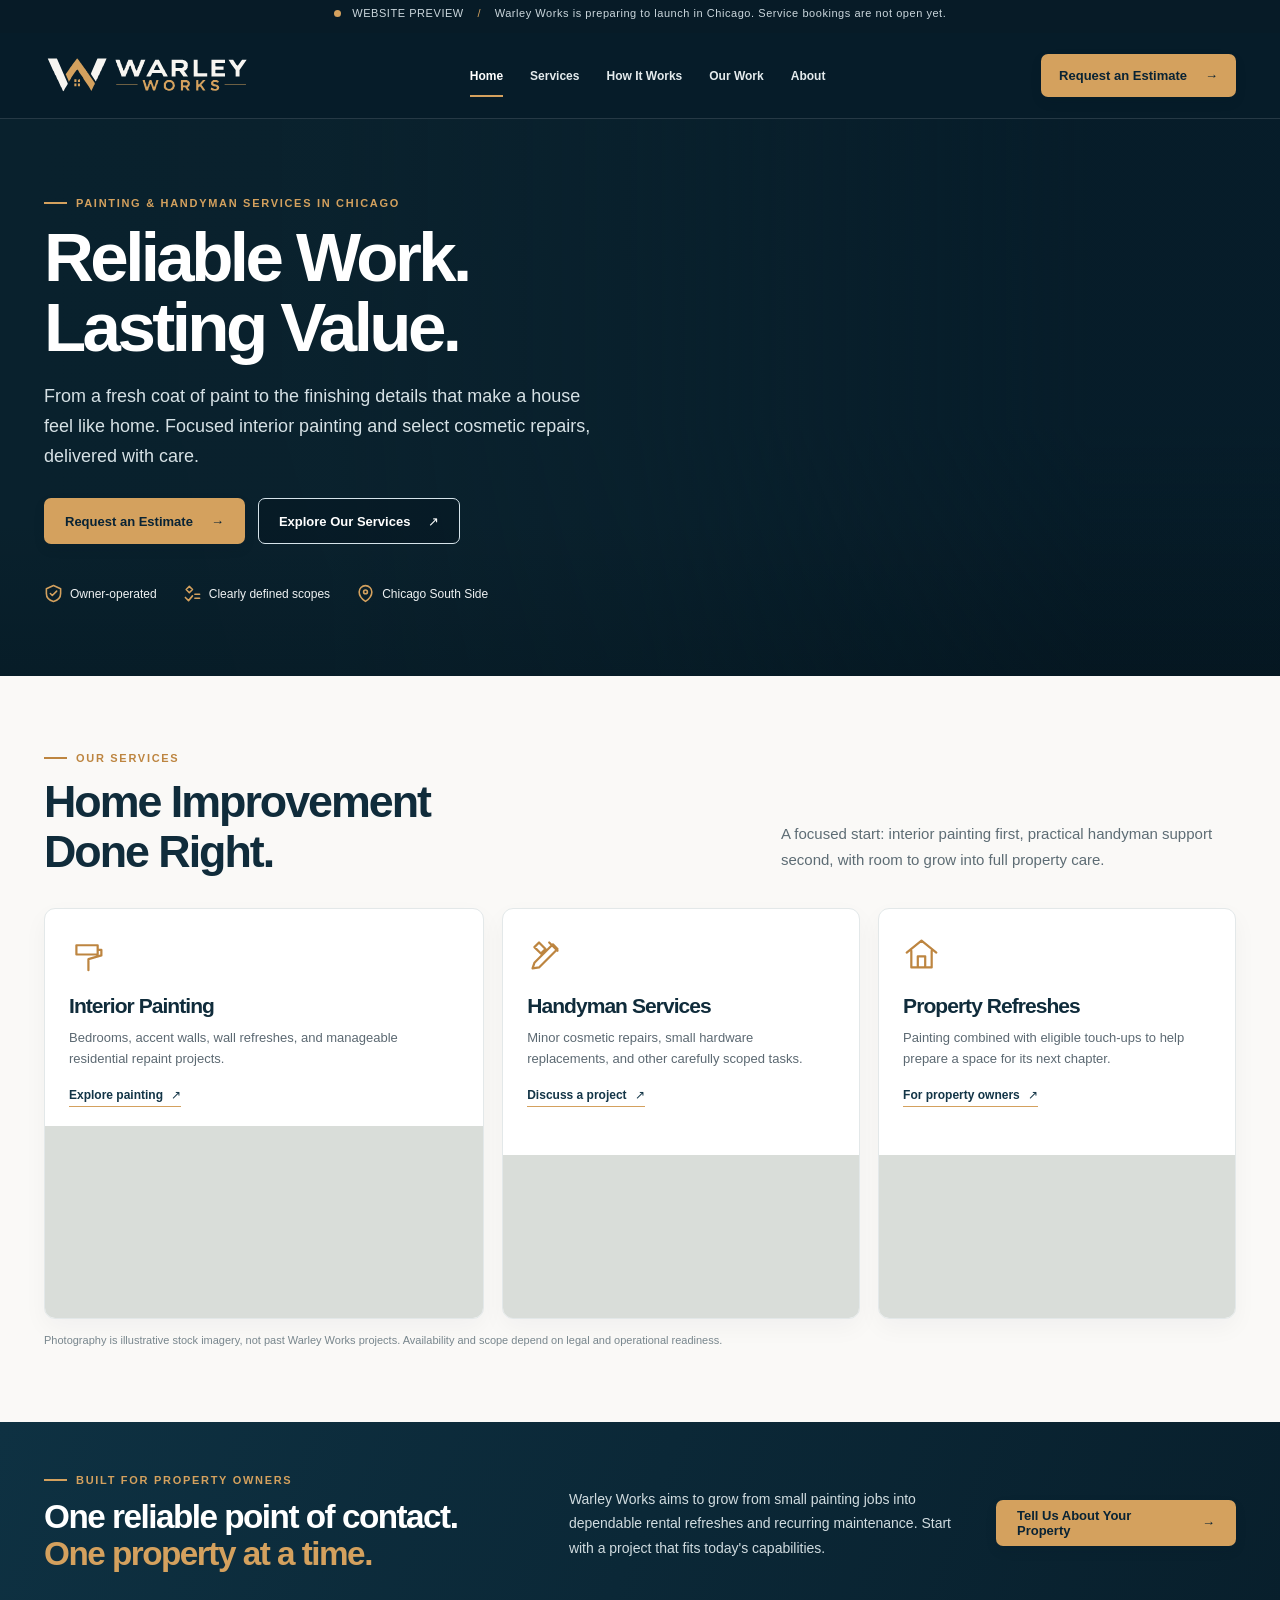
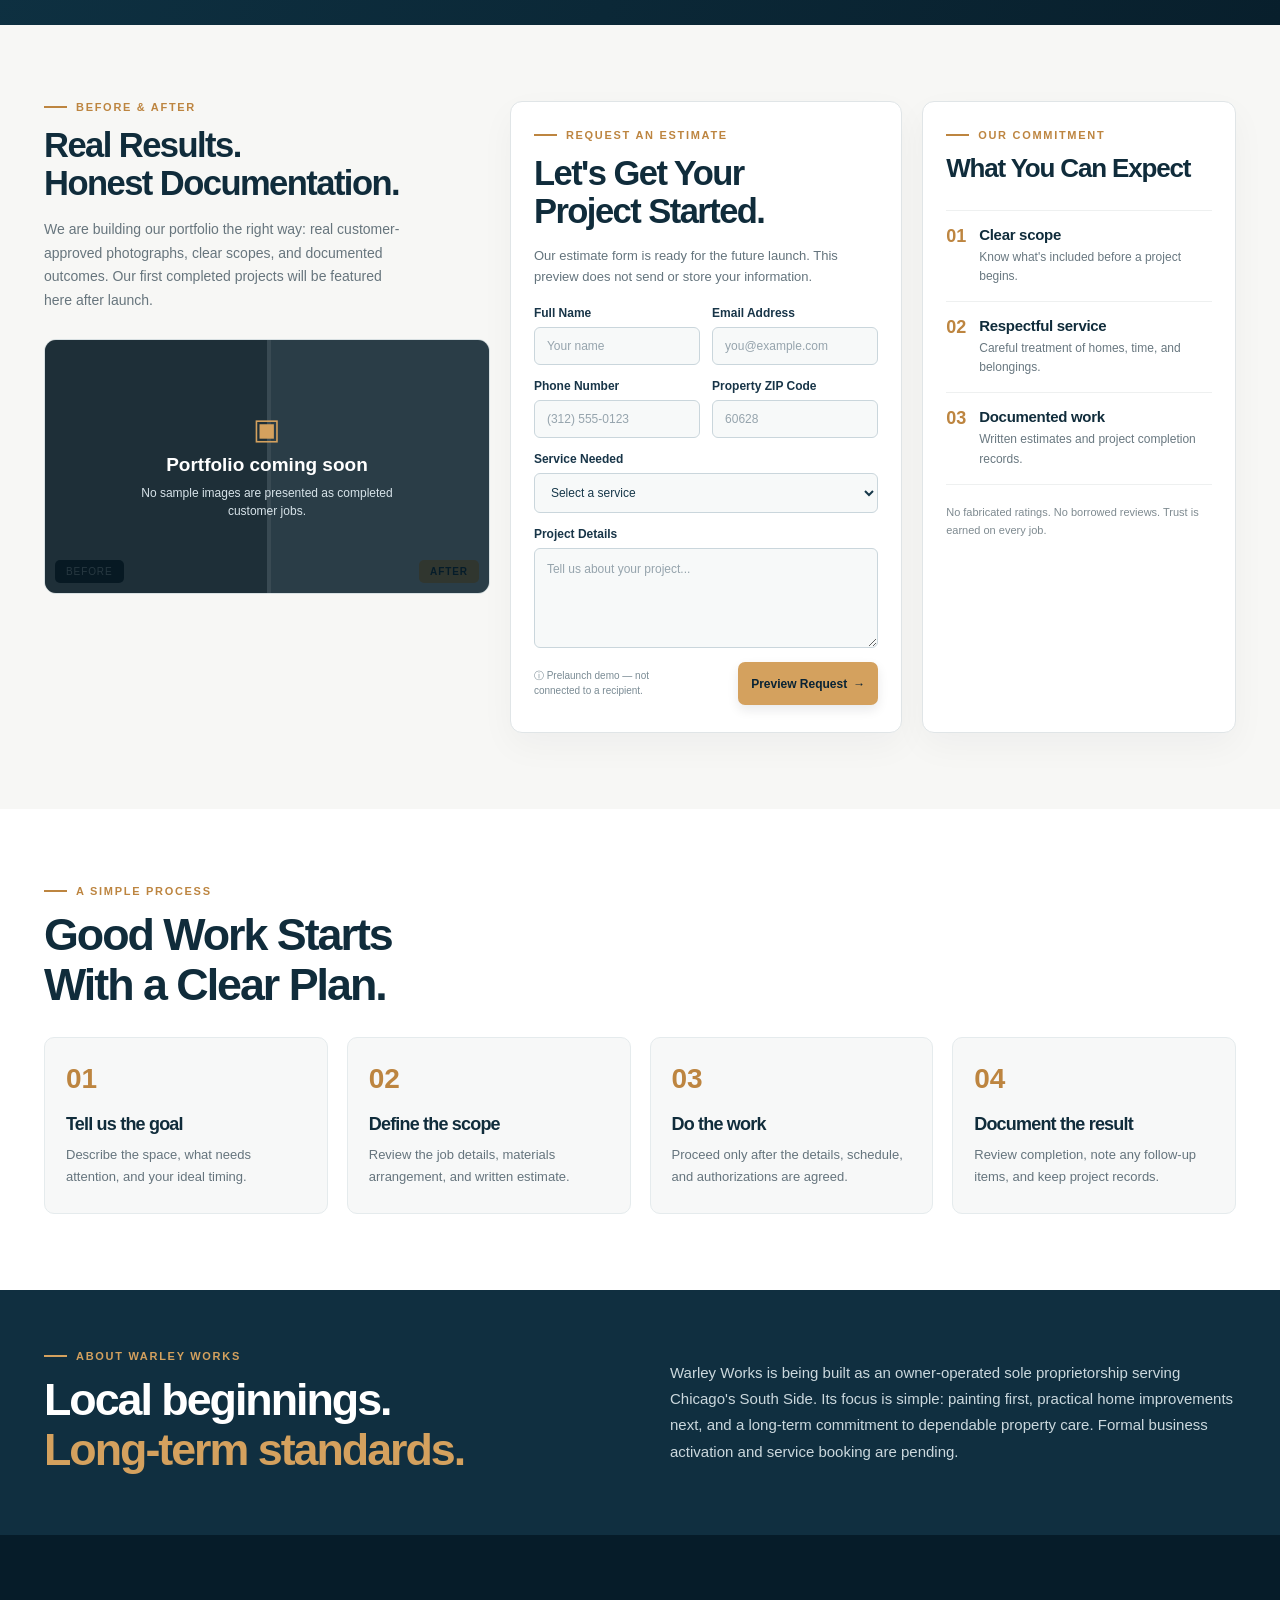
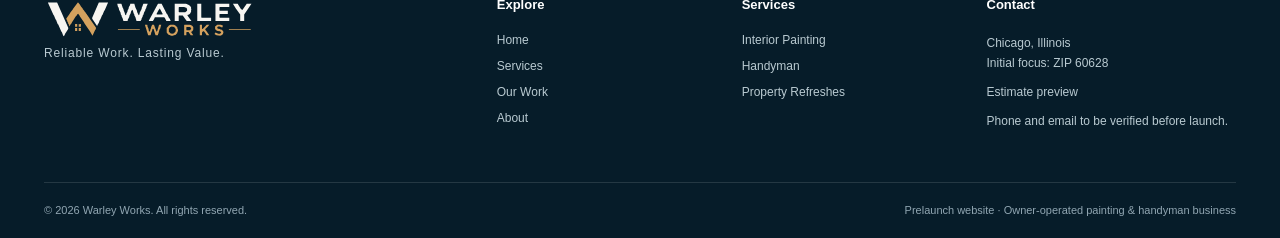
==== commit 8f83e7e7: "Build WW-WEB-v1.1: source-trace approved logo and document QA gates" ====
--- a/index.html
+++ b/index.html
@@ -1,88 +1,172 @@
 <!doctype html>
 <html lang="en">
 <head>
-  <meta charset="utf-8" />
-  <meta name="viewport" content="width=device-width,initial-scale=1" />
-  <meta name="theme-color" content="#0F2A3A" />
-  <meta name="robots" content="noindex,nofollow" />
-  <meta name="description" content="Warley Works is developing a Chicago painting-first and small handyman service. Explore our approach and the upcoming website." />
-  <meta property="og:type" content="website" />
-  <meta property="og:title" content="Warley Works | Reliable Work. Lasting Value." />
-  <meta property="og:description" content="Painting first. Practical property improvements. Chicago, IL. Prelaunch website preview." />
-  <meta property="og:image" content="assets/social-share.svg" />
-  <meta name="color-scheme" content="light" />
-  <link rel="icon" type="image/svg+xml" href="assets/favicon.svg" />
-  <link rel="alternate icon" type="image/x-icon" href="assets/favicon.ico" />
-  <link rel="apple-touch-icon" href="assets/icon-180.png" />
-  <link rel="preconnect" href="https://fonts.googleapis.com" />
-  <link rel="preconnect" href="https://fonts.gstatic.com" crossorigin />
-  <link href="https://fonts.googleapis.com/css2?family=Inter:wght@400;500;600;700;800&family=Montserrat:wght@500;600;700;800;900&display=swap" rel="stylesheet" />
-  <link rel="stylesheet" href="styles.css" />
-  <script src="site-config.js" defer></script>
-  <script src="main.js" defer></script>
-  <title>Warley Works | Painting & Handyman Services — Design Preview</title>
+  <meta charset="utf-8">
+  <meta name="viewport" content="width=device-width,initial-scale=1">
+  <meta name="theme-color" content="#0f2a3a">
+  <meta name="description" content="Warley Works is developing an owner-operated interior painting and small handyman service for Chicago's South Side. Follow our launch.">
+  <meta property="og:title" content="Warley Works | Reliable Work. Lasting Value.">
+  <meta property="og:description" content="Painting first. Thoughtful property refreshes. Chicago's South Side. Prelaunch website preview.">
+  <meta property="og:type" content="website">
+  <meta property="og:image" content="assets/social-card.svg">
+  <!-- Social networks frequently require a deployed absolute PNG/JPG URL; v1.1 prelaunch keeps this SVG placeholder. -->
+  <title>Warley Works | Painting &amp; Handyman Services | Chicago</title>
+  <link rel="icon" href="assets/mark.svg" type="image/svg+xml">
+  <link rel="preload" href="assets/logo-horizontal.svg" as="image" type="image/svg+xml">
+  <link rel="stylesheet" href="styles.css">
+  <script src="script.js" defer></script>
 </head>
 <body>
   <a class="skip-link" href="#main">Skip to content</a>
-  <div class="prelaunch-bar" role="status"><span class="status-dot" aria-hidden="true"></span> PRELAUNCH DESIGN PREVIEW <span aria-hidden="true" class="prelaunch-sep">·</span> Service activation and online inquiries pending</div>
+  <div class="launch-bar"><span class="status-dot" aria-hidden="true"></span> WEBSITE PREVIEW <span class="launch-divider" aria-hidden="true">/</span> Warley Works is preparing to launch in Chicago. Service bookings are not open yet.</div>
   <header class="site-header" id="top">
-    <div class="container nav-inner">
-      <a class="brand" href="#home" aria-label="Warley Works — home">
-        <img src="assets/logo-horizontal-dark.svg" alt="Warley Works" width="230" height="63" />
+    <div class="container nav-shell">
+      <a class="brand" href="#home" aria-label="Warley Works home">
+        <img class="brand-logo" src="assets/logo-horizontal.svg" alt="Warley Works" width="210" height="45">
       </a>
-      <nav class="desktop-nav" aria-label="Main navigation">
-        <a href="#home" class="active">Home</a><a href="#services">Services</a><a href="#work">Our Work</a><a href="#about">About</a><a href="#process">Our Process</a>
+      <button class="nav-toggle" type="button" aria-label="Open navigation" aria-expanded="false" aria-controls="main-nav">
+        <span></span><span></span><span></span>
+      </button>
+      <nav class="main-nav" id="main-nav" aria-label="Primary">
+        <a class="current" href="#home">Home</a>
+        <a href="#services">Services</a>
+        <a href="#process">How It Works</a>
+        <a href="#portfolio">Our Work</a>
+        <a href="#about">About</a>
+        <a class="mobile-nav-cta" href="#estimate">Request an Estimate</a>
       </nav>
-      <a class="btn btn-gold nav-cta" href="#estimate">Plan Your Project <span aria-hidden="true">→</span></a>
-      <button type="button" class="menu-toggle" aria-label="Open menu" aria-expanded="false" aria-controls="mobile-nav"><span></span><span></span><span></span></button>
+      <a class="button button-gold header-cta" href="#estimate">Request an Estimate <span aria-hidden="true">→</span></a>
     </div>
-    <nav id="mobile-nav" class="mobile-nav" aria-label="Mobile navigation" hidden>
-      <a href="#home">Home</a><a href="#services">Services</a><a href="#work">Our Work</a><a href="#about">About</a><a href="#process">Our Process</a><a href="#estimate">Plan Your Project</a>
-    </nav>
   </header>
   <main id="main">
     <section class="hero" id="home" aria-labelledby="hero-title">
-      <div class="hero-photo" role="img" aria-label="Illustrative renovation interior with covered countertops and tools"></div>
-      <div class="container hero-inner">
-        <div class="hero-copy">
-          <p class="eyebrow gold-text">PAINTING &amp; HANDYMAN SERVICES · CHICAGO</p>
-          <h1 id="hero-title">Reliable Work.<br /><span>Lasting Value.</span></h1>
-          <p class="hero-lede">A painting-first approach to refreshing spaces, handling the smaller repairs, and caring for the details that make a property feel like home.</p>
-          <div class="hero-actions"><a href="#estimate" class="btn btn-gold">Plan a Painting Project <span aria-hidden="true">→</span></a><a href="#services" class="btn btn-outline">View Our Services</a></div>
-          <ul class="hero-proof" aria-label="Service approach highlights">
-            <li><span class="proof-icon">✓</span> Clear project scopes</li><li><span class="proof-icon">◇</span> Painting-first focus</li><li><span class="proof-icon">⌖</span> Chicago, IL</li>
-          </ul>
+      <div class="hero-picture" role="img" aria-label="Illustrative modern interior; not a Warley Works project"></div>
+      <div class="container hero-container">
+        <div class="hero-content">
+          <p class="eyebrow eyebrow-gold"><span class="eyebrow-line"></span> PAINTING &amp; HANDYMAN SERVICES IN CHICAGO</p>
+          <h1 id="hero-title">Reliable Work.<br><span>Lasting Value.</span></h1>
+          <p class="hero-copy">From a fresh coat of paint to the finishing details that make a house feel like home. Focused interior painting and select cosmetic repairs, delivered with care.</p>
+          <div class="hero-actions">
+            <a href="#estimate" class="button button-gold">Request an Estimate <span aria-hidden="true">→</span></a>
+            <a href="#services" class="button button-outline">Explore Our Services <span aria-hidden="true">↗</span></a>
+          </div>
+          <div class="hero-highlights" aria-label="Our approach">
+            <span><svg viewBox="0 0 24 24" aria-hidden="true"><path d="M12 2 3 6v6c0 5.1 3.5 8.6 9 10 5.5-1.4 9-4.9 9-10V6l-9-4Zm-4 10 2.5 2.5L16 9"/></svg> Owner-operated</span>
+            <span><svg viewBox="0 0 24 24" aria-hidden="true"><path d="m4 7 4-4 4 4-4 4zM15 13h6M15 18h6M3 17l4 4 5-6"/></svg> Clearly defined scopes</span>
+            <span><svg viewBox="0 0 24 24" aria-hidden="true"><path d="M12 22s8-5.4 8-12a8 8 0 1 0-16 0c0 6.6 8 12 8 12Z"/><circle cx="12" cy="10" r="2.4"/></svg> Chicago South Side</span>
+          </div>
         </div>
       </div>
-      <div class="hero-photo-credit">Illustrative design imagery · Not a completed Warley Works project</div>
     </section>
-    <section class="services section-pad" id="services" aria-labelledby="services-title">
+
+    <section class="services section" id="services" aria-labelledby="services-title">
       <div class="container">
-        <div class="section-intro">
-          <div><div class="kicker"><span></span> OUR SERVICES</div><h2 id="services-title">Home Improvement<br /><em>Done Right.</em></h2></div>
-          <div class="section-intro-side"><p>From a fresh coat of paint to small cosmetic repairs, Warley Works is being built around thoughtful scopes, clear communication, and dependable workmanship.</p><a href="#estimate" class="text-link">Discuss your project <span aria-hidden="true">↗</span></a></div>
+        <div class="section-head services-head">
+          <div><p class="eyebrow"> <span class="eyebrow-line"></span> OUR SERVICES</p><h2 id="services-title">Home Improvement<br>Done Right.</h2></div>
+          <p class="section-lead">A focused start: interior painting first, practical handyman support second, with room to grow into full property care.</p>
         </div>
-        <div class="service-grid">
-          <article class="service-card featured"><div class="service-body"><div class="service-icon" aria-hidden="true">▰</div><h3>Interior Painting</h3><p>Rooms, walls, accent walls and selective trim work—with careful preparation and tidy cleanup.</p></div><div class="service-image"><img src="assets/service-painting.svg" alt="Illustration of an interior wall being painted" loading="lazy" /></div><div class="service-status">PRIMARY LAUNCH FOCUS</div></article>
-          <article class="service-card"><div class="service-body"><div class="service-icon" aria-hidden="true">⌑</div><h3>Small Handyman Jobs</h3><p>Minor cosmetic drywall patches, simple hardware changes and other appropriately scoped tasks.</p></div><div class="service-image"><img src="assets/service-handyman.svg" alt="Illustration of a person using hand tools" loading="lazy" /></div><div class="service-status">SECONDARY SERVICE</div></article>
-          <article class="service-card"><div class="service-body"><div class="service-icon" aria-hidden="true">⌂</div><h3>Rental Refreshes</h3><p>Painting and approved small improvements designed around a turnover or room refresh.</p></div><div class="service-image"><img src="assets/service-property.svg" alt="Illustration of exterior residential property details" loading="lazy" /></div><div class="service-status">PHASED EXPANSION</div></article>
-          <article class="service-card"><div class="service-body"><div class="service-icon" aria-hidden="true">✧</div><h3>Property Maintenance</h3><p>The broader long-term vision: repeat maintenance relationships as capacity grows.</p></div><div class="service-image"><img src="assets/service-exterior.svg" alt="Illustrative house exterior" loading="lazy" /></div><div class="service-status">FUTURE CAPABILITY</div></article>
+        <div class="services-grid">
+          <article class="service-card primary-card">
+            <div class="service-card-content">
+              <span class="service-icon" aria-hidden="true"><svg viewBox="0 0 40 40"><path d="M8 10h23v10H8zM31 15h4v6l-14 4v8M21 33v4" /></svg></span>
+              <h3>Interior Painting</h3>
+              <p>Bedrooms, accent walls, wall refreshes, and manageable residential repaint projects.</p>
+              <a href="#estimate">Explore painting <span aria-hidden="true">↗</span></a>
+            </div>
+            <div class="service-photo painting-photo" role="img" aria-label="Illustrative photograph of interior painting"></div>
+          </article>
+          <article class="service-card">
+            <div class="service-card-content">
+              <span class="service-icon" aria-hidden="true"><svg viewBox="0 0 40 40"><path d="m8 29 20-20 5 5-20 20-7 1zM24 7l9 9M8 12l5 5M8 12l5-5 7 7-5 5z" /></svg></span>
+              <h3>Handyman Services</h3>
+              <p>Minor cosmetic repairs, small hardware replacements, and other carefully scoped tasks.</p>
+              <a href="#estimate">Discuss a project <span aria-hidden="true">↗</span></a>
+            </div>
+            <div class="service-photo repairs-photo" role="img" aria-label="Illustrative photograph of tools and small home repairs"></div>
+          </article>
+          <article class="service-card">
+            <div class="service-card-content">
+              <span class="service-icon" aria-hidden="true"><svg viewBox="0 0 40 40"><path d="m4 18 16-13 16 13M9 16v18h22V16M16 34V22h8v12" /></svg></span>
+              <h3>Property Refreshes</h3>
+              <p>Painting combined with eligible touch-ups to help prepare a space for its next chapter.</p>
+              <a href="#owners">For property owners <span aria-hidden="true">↗</span></a>
+            </div>
+            <div class="service-photo home-photo" role="img" aria-label="Illustrative photograph of a refreshed residential interior"></div>
+          </article>
         </div>
-        <p class="image-note">Service imagery is illustrative. Actual service availability will be confirmed after business activation.</p>
+        <p class="photo-disclosure">Photography is illustrative stock imagery, not past Warley Works projects. Availability and scope depend on legal and operational readiness.</p>
       </div>
     </section>
-    <section class="principles" aria-label="Warley Works values"><div class="container principles-inner"><div><span class="symbol">✧</span><span>Clear Estimates</span></div><div><span class="symbol">⌁</span><span>Respect for Property</span></div><div><span class="symbol">✓</span><span>Documented Work</span></div><div><span class="symbol">⌂</span><span>Built for the Long Term</span></div></div></section>
-    <section class="work section-pad" id="work" aria-labelledby="work-title">
-      <div class="container work-grid">
-        <div class="work-copy"><div class="kicker"><span></span> OUR WORK</div><h2 id="work-title">Real Results.<br /><em>Happier Homes.</em></h2><p>Every good portfolio starts with the first well-executed project. This gallery area is reserved for authentic, permission-approved before-and-after photos once projects are completed.</p><div class="empty-gallery-note"><strong>Portfolio coming soon</strong><span>No past client projects, ratings, or endorsements are being represented here.</span></div></div>
-        <div class="comparison" aria-label="Illustration showing a room refresh concept; not a Warley Works project"><div class="compare-images"><div class="compare-half"><img src="assets/illustrative-before.svg" alt="Concept illustration of a room before renovation" /><span>BEFORE · CONCEPT</span></div><div class="compare-half"><img src="assets/illustrative-after.svg" alt="Concept illustration of a room after renovation" /><span>AFTER · CONCEPT</span></div><span class="compare-handle" aria-hidden="true">↔</span></div><p>Conceptual before/after imagery only — not actual Warley Works results.</p></div>
+
+    <section class="owners-band" id="owners" aria-labelledby="owners-title">
+      <div class="container owners-inner">
+        <div><p class="eyebrow eyebrow-gold"><span class="eyebrow-line"></span> BUILT FOR PROPERTY OWNERS</p><h2 id="owners-title">One reliable point of contact.<br><em>One property at a time.</em></h2></div>
+        <p>Warley Works aims to grow from small painting jobs into dependable rental refreshes and recurring maintenance. Start with a project that fits today's capabilities.</p>
+        <a href="#estimate" class="button button-gold">Tell Us About Your Property <span aria-hidden="true">→</span></a>
       </div>
     </section>
-    <section class="banner-break"><div class="container banner-break-inner"><div><div class="kicker light"><span></span> A BETTER PLACE TO BEGIN</div><h2>Homes Improved.<br /><em>For a Brighter Tomorrow.</em></h2><p>Painting is the starting point. Long-term property care is the direction.</p></div><a class="btn btn-gold" href="#estimate">Plan Your Project <span aria-hidden="true">→</span></a></div></section>
-    <section class="process section-pad" id="process"><div class="container"><div class="section-intro"><div><div class="kicker"><span></span> OUR PROCESS</div><h2>Simple Steps.<br /><em>Careful Work.</em></h2></div><p class="process-caption">A clear process is the foundation of reliable service—from the first conversation through final walkthrough.</p></div><div class="step-grid"><div class="step"><span class="step-index">01</span><h3>Tell Us the Scope</h3><p>Share the room, surface conditions, your goals and your preferred timing.</p></div><div class="step"><span class="step-index">02</span><h3>Review the Estimate</h3><p>Confirm what's included, materials, exclusions, schedule and payment terms.</p></div><div class="step"><span class="step-index">03</span><h3>Complete the Work</h3><p>Protect the work area, follow the written scope and communicate material changes.</p></div><div class="step"><span class="step-index">04</span><h3>Walk Through</h3><p>Review the outcome, close out the job and document approved project photos.</p></div></div></div></section>
-    <section class="about section-pad" id="about"><div class="container about-grid"><div class="about-art"><img src="assets/warley-wide-banner.svg" alt="Warley Works brand banner featuring a residence at night" loading="lazy" /></div><div class="about-copy"><div class="kicker"><span></span> ABOUT WARLEY WORKS</div><h2>Professional Standards.<br /><em>Personal Attention.</em></h2><p>Warley Works is being established as an owner-operated, painting-first Chicago service business. The plan is intentionally focused: take on manageable projects, build trust through completed work, and grow into a broader property-services partner over time.</p><p>Our aim is to make every project straightforward—from written scope and preparation to documentation and follow-through.</p><a class="text-link" href="#estimate">Start a project conversation <span aria-hidden="true">↗</span></a></div></div></section>
-    <section class="estimate-section section-pad" id="estimate" aria-labelledby="estimate-title"><div class="container estimate-grid"><div class="estimate-intro"><div class="kicker light"><span></span> PROJECT INQUIRY</div><h2 id="estimate-title">Let's Get Your<br /><em>Project Started.</em></h2><p>Have a room to repaint or a small repair in mind? Organize the basics below so you're ready when inquiries open.</p><div class="estimate-warning"><strong>Prelaunch mode</strong><p>Online submissions are not active. This form lets you prepare and copy project details; it does not send them to Warley Works.</p></div><div class="estimate-mini"><span class="symbol">⌖</span> Planned initial focus: Chicago, IL · 60628 area</div></div><div class="form-panel"><form id="estimate-form" novalidate><div class="form-head"><h3>Tell Us About Your Project</h3><p>Fields marked * are required to prepare your draft.</p></div><div class="form-grid"><div class="field"><label for="fullName">Full name *</label><input id="fullName" name="name" autocomplete="name" placeholder="Your name" required maxlength="120" /></div><div class="field"><label for="contactEmail">Email *</label><input id="contactEmail" name="email" autocomplete="email" type="email" placeholder="you@example.com" required maxlength="254" /></div><div class="field"><label for="contactPhone">Phone (optional)</label><input id="contactPhone" name="phone" type="tel" autocomplete="tel" placeholder="Your best callback number" maxlength="30" /></div><div class="field"><label for="zip">Project ZIP code *</label><input id="zip" name="zip" inputmode="numeric" autocomplete="postal-code" placeholder="60628" pattern="[0-9]{5}" required maxlength="5" /></div><div class="field full"><label for="service">Service needed *</label><select id="service" name="service" required><option value="">Select a service</option><option>Interior painting</option><option>Small handyman job</option><option>Rental refresh inquiry</option><option>Other / not sure</option></select></div><div class="field full"><label for="details">Project details *</label><textarea id="details" name="details" rows="5" placeholder="Tell us what you would like done, approximate size, wall condition, and preferred timing." required minlength="15" maxlength="2500"></textarea></div><input class="honeypot" aria-hidden="true" tabindex="-1" autocomplete="off" name="website" /></div><p class="form-privacy">Your details remain in your browser until you copy them. Nothing is automatically submitted or stored by this preview.</p><button class="btn btn-gold btn-submit" type="submit" id="submit-request">Copy My Project Details <span aria-hidden="true">→</span></button><div id="form-status" class="form-status" aria-live="polite" role="status"></div></form></div></div></section>
+
+    <section class="section results" id="portfolio" aria-labelledby="portfolio-title">
+      <div class="container results-grid">
+        <div>
+          <p class="eyebrow"><span class="eyebrow-line"></span> BEFORE &amp; AFTER</p>
+          <h2 id="portfolio-title">Real Results.<br>Honest Documentation.</h2>
+          <p>We are building our portfolio the right way: real customer-approved photographs, clear scopes, and documented outcomes. Our first completed projects will be featured here after launch.</p>
+          <div class="portfolio-frame" aria-label="Future project photo gallery">
+            <div class="portfolio-half portfolio-half-before"><span class="photo-label">BEFORE</span></div>
+            <div class="portfolio-half portfolio-half-after"><span class="photo-label">AFTER</span></div>
+            <div class="portfolio-message"><span class="portfolio-message-icon" aria-hidden="true">▣</span><strong>Portfolio coming soon</strong><small>No sample images are presented as completed customer jobs.</small></div>
+          </div>
+        </div>
+        <div class="estimate-card" id="estimate">
+          <p class="eyebrow"><span class="eyebrow-line"></span> REQUEST AN ESTIMATE</p>
+          <h2>Let's Get Your<br>Project Started.</h2>
+          <p class="estimate-intro">Our estimate form is ready for the future launch. This preview does not send or store your information.</p>
+          <form id="estimate-form" novalidate>
+            <div class="field-grid">
+              <label>Full Name <input type="text" name="name" autocomplete="name" minlength="2" placeholder="Your name" required></label>
+              <label>Email Address <input type="email" name="email" autocomplete="email" placeholder="you@example.com" required></label>
+              <label>Phone Number <input type="tel" name="phone" autocomplete="tel" placeholder="(312) 555-0123"></label>
+              <label>Property ZIP Code <input type="text" name="zip" inputmode="numeric" pattern="[0-9]{5}" maxlength="5" placeholder="60628" required></label>
+            </div>
+            <label>Service Needed
+              <select name="service" required>
+                <option value="">Select a service</option>
+                <option>Interior painting</option>
+                <option>Small handyman project</option>
+                <option>Property refresh</option>
+                <option>Not sure yet</option>
+              </select>
+            </label>
+            <label>Project Details <textarea name="details" rows="4" maxlength="1600" placeholder="Tell us about your project..." required></textarea></label>
+            <div class="form-bottom"><p><span class="lock-icon" aria-hidden="true">ⓘ</span> Prelaunch demo — not connected to a recipient.</p><button class="button button-gold" type="submit">Preview Request <span aria-hidden="true">→</span></button></div>
+            <p class="form-message" id="form-message" role="status" aria-live="polite" hidden></p>
+          </form>
+        </div>
+        <aside class="values-card" aria-labelledby="values-title">
+          <p class="eyebrow"><span class="eyebrow-line"></span> OUR COMMITMENT</p>
+          <h2 id="values-title">What You Can Expect</h2>
+          <div class="value-item"><span class="value-number">01</span><div><h3>Clear scope</h3><p>Know what's included before a project begins.</p></div></div>
+          <div class="value-item"><span class="value-number">02</span><div><h3>Respectful service</h3><p>Careful treatment of homes, time, and belongings.</p></div></div>
+          <div class="value-item"><span class="value-number">03</span><div><h3>Documented work</h3><p>Written estimates and project completion records.</p></div></div>
+          <div class="values-footer">No fabricated ratings. No borrowed reviews. Trust is earned on every job.</div>
+        </aside>
+      </div>
+    </section>
+
+    <section class="section process" id="process" aria-labelledby="process-title">
+      <div class="container">
+        <p class="eyebrow"><span class="eyebrow-line"></span> A SIMPLE PROCESS</p><h2 id="process-title">Good Work Starts<br>With a Clear Plan.</h2>
+        <div class="steps">
+          <article><b>01</b><h3>Tell us the goal</h3><p>Describe the space, what needs attention, and your ideal timing.</p></article>
+          <article><b>02</b><h3>Define the scope</h3><p>Review the job details, materials arrangement, and written estimate.</p></article>
+          <article><b>03</b><h3>Do the work</h3><p>Proceed only after the details, schedule, and authorizations are agreed.</p></article>
+          <article><b>04</b><h3>Document the result</h3><p>Review completion, note any follow-up items, and keep project records.</p></article>
+        </div>
+      </div>
+    </section>
+    <section class="about-band" id="about"><div class="container about-layout"><div><p class="eyebrow eyebrow-gold"><span class="eyebrow-line"></span> ABOUT WARLEY WORKS</p><h2>Local beginnings.<br><em>Long-term standards.</em></h2></div><p>Warley Works is being built as an owner-operated sole proprietorship serving Chicago's South Side. Its focus is simple: painting first, practical home improvements next, and a long-term commitment to dependable property care. Formal business activation and service booking are pending.</p></div></section>
   </main>
-  <footer class="site-footer" id="contact"><div class="container footer-top"><div class="footer-brand"><img src="assets/logo-stacked-dark.svg" width="205" height="183" alt="Warley Works — Reliable Work. Lasting Value."/><p>Painting-first property improvements, built on clarity, craftsmanship, and long-term care.</p></div><div class="footer-links"><h3>Explore</h3><a href="#home">Home</a><a href="#services">Services</a><a href="#work">Our Work</a><a href="#about">About</a><a href="#estimate">Project Inquiry</a></div><div class="footer-links"><h3>Focus</h3><a href="#services">Interior Painting</a><a href="#services">Small Handyman Jobs</a><a href="#services">Rental Refreshes</a><a href="#services">Future Maintenance</a></div><div class="footer-contact"><h3>Warley Works</h3><p>Chicago, Illinois</p><p>Owner-operated business under development</p><p class="footer-muted">Direct contact information, business registrations, and service availability will appear here only when confirmed.</p></div></div><div class="container footer-bottom"><span>© <span id="year">2026</span> Warley Works. Design preview.</span><a href="privacy.html">Privacy &amp; Website Notice</a><a href="#top">Back to top ↑</a></div></footer>
+  <footer class="footer"><div class="container footer-grid"><div class="footer-brand"><a class="brand" href="#top" aria-label="Warley Works, back to top"><img class="brand-logo" src="assets/logo-horizontal.svg" alt="Warley Works" width="210" height="45"></a><p>Reliable Work. Lasting Value.</p></div><div><strong>Explore</strong><a href="#home">Home</a><a href="#services">Services</a><a href="#portfolio">Our Work</a><a href="#about">About</a></div><div><strong>Services</strong><a href="#services">Interior Painting</a><a href="#services">Handyman</a><a href="#owners">Property Refreshes</a></div><div><strong>Contact</strong><p>Chicago, Illinois<br>Initial focus: ZIP 60628</p><a href="#estimate">Estimate preview</a><small>Phone and email to be verified before launch.</small></div></div><div class="container footer-bottom"><span>© <span id="year">2026</span> Warley Works. All rights reserved.</span><span>Prelaunch website · Owner-operated painting &amp; handyman business</span></div></footer>
 </body>
 </html>
--- a/styles.css
+++ b/styles.css
@@ -1,10 +1,7 @@
-:root{--navy:#0F2A3A;--navy-dark:#071e2c;--navy-mid:#173848;--gold:#D4A15B;--gold-light:#e9ba79;--cream:#F8F5EC;--slate:#2D3B46;--ink:#112b39;--body:#52606a;--line:#dde2e5;--white:#fff;--radius:12px;--shadow:0 18px 55px rgba(12,36,49,.09)}
-*,*::before,*::after{box-sizing:border-box}html{scroll-behavior:smooth;scroll-padding-top:110px}body{margin:0;background:var(--white);color:var(--ink);font:400 16px/1.65 Inter,system-ui,-apple-system,'Segoe UI',Arial,sans-serif;-webkit-font-smoothing:antialiased}img{display:block;max-width:100%}a{color:inherit;text-decoration:none}a,button,input,select,textarea{outline-offset:4px}button,input,select,textarea{font:inherit}h1,h2,h3,p{margin-top:0}h1,h2,h3{font-family:Montserrat,Inter,sans-serif;line-height:1.12;letter-spacing:-.047em}h2{font-size:clamp(2.25rem,3.5vw,3.7rem);font-weight:850;margin-bottom:0}h2 em{font-style:normal;color:var(--gold)}h3{letter-spacing:-.03em}.container{width:min(1216px,calc(100% - 70px));margin:0 auto}.skip-link{position:absolute;left:12px;top:-70px;z-index:999;background:#fff;color:var(--navy);padding:12px}.skip-link:focus{top:6px}.prelaunch-bar{min-height:31px;background:#dba85d;color:#152a35;font:800 10px/1.5 Inter,sans-serif;letter-spacing:.13em;text-align:center;padding:7px 15px}.status-dot{display:inline-block;background:var(--navy);width:7px;height:7px;border-radius:50%;margin-right:7px}.prelaunch-sep{margin:0 10px}.site-header{position:sticky;top:0;z-index:100;background:rgba(10,35,50,.98);border-bottom:1px solid rgba(255,255,255,.13);box-shadow:0 7px 25px rgba(0,0,0,.12);backdrop-filter:blur(12px)}.nav-inner{height:84px;display:flex;align-items:center;justify-content:space-between;gap:30px}.brand{flex:0 0 auto}.brand img{width:225px;height:auto}.desktop-nav{display:flex;align-items:center;gap:30px;margin-left:auto}.desktop-nav a{display:inline-flex;align-items:center;position:relative;color:#f0f2f2;font-size:13px;font-weight:550;transition:color .18s}.desktop-nav a:hover{color:var(--gold)}.desktop-nav a.active:after{content:'';position:absolute;left:0;right:0;bottom:-13px;height:2px;background:var(--gold)}.btn{display:inline-flex;align-items:center;justify-content:center;gap:18px;white-space:nowrap;padding:15px 25px;border:1.5px solid transparent;border-radius:7px;font:800 13px/1.2 Inter,sans-serif;cursor:pointer;transition:transform .2s,background-color .2s,border-color .2s,box-shadow .2s;text-align:center}.btn:hover{transform:translateY(-2px)}.btn:focus-visible,.text-link:focus-visible,.desktop-nav a:focus-visible{outline:3px solid #e1b374}.btn-gold{background:var(--gold);color:#0c2230;box-shadow:0 7px 20px rgba(212,161,91,.19)}.btn-gold:hover{background:#ecc07f;box-shadow:0 9px 25px rgba(212,161,91,.27)}.btn-outline{background:rgba(5,19,29,.23);border-color:rgba(255,255,255,.9);color:#fff}.btn-outline:hover{background:rgba(255,255,255,.13)}.menu-toggle{display:none;width:44px;height:44px;border:1px solid #ffffff55;border-radius:6px;background:transparent;padding:10px;cursor:pointer}.menu-toggle span{display:block;height:2px;background:#fff;margin:5px 0}.mobile-nav[hidden]{display:none!important}.mobile-nav{padding:12px 35px 20px;background:var(--navy-dark);display:flex;flex-direction:column}.mobile-nav a{padding:12px;border-bottom:1px solid #fff2;color:white;font-weight:600}.mobile-nav a:last-child{color:var(--gold)}
-.hero{min-height:550px;position:relative;display:flex;align-items:center;overflow:hidden;background:linear-gradient(115deg,#0b2638 0%,#062132 70%,#254c55)}.hero-photo{position:absolute;inset:0 0 0 43%;background-image:linear-gradient(90deg,#0b2638 0%,rgba(6,29,44,.70) 13%,rgba(6,29,44,.1) 85%),url('assets/hero-interior-illustration.svg');background-position:center,right center;background-size:cover;filter:saturate(.82)}.hero::before{content:'';position:absolute;inset:0;z-index:1;background:linear-gradient(90deg,rgba(8,34,50,.99) 0%,rgba(8,34,50,.97) 30%,rgba(8,34,50,.62) 52%,rgba(8,34,50,.05) 85%)}.hero::after{content:'';position:absolute;inset:auto 0 0;height:100px;background:linear-gradient(0deg,rgba(8,34,50,.88),transparent);z-index:1}.hero-inner{position:relative;z-index:2;display:flex;align-items:center;min-height:550px}.hero-copy{max-width:640px;padding:80px 0 100px}.eyebrow,.kicker{font:800 12px/1.3 Inter,sans-serif;letter-spacing:.16em}.gold-text{color:var(--gold-light)}.hero h1{color:white;font-size:clamp(2.8rem,5.2vw,5.7rem);margin:23px 0 20px;font-weight:900;letter-spacing:-.057em}.hero h1 span{color:#f9fbff}.hero-lede{max-width:540px;color:#e2e8ea;font-size:17px;line-height:1.75;margin-bottom:30px}.hero-actions{display:flex;gap:14px;flex-wrap:wrap}.hero-proof{display:flex;flex-wrap:wrap;align-items:center;gap:27px;list-style:none;padding:0;margin:35px 0 0;color:#f3f8fa;font-size:12px;font-weight:650}.hero-proof li{display:flex;align-items:center;gap:9px}.proof-icon{color:var(--gold);font-size:20px}.hero-photo-credit{position:absolute;right:22px;bottom:14px;color:#d9e2e6aa;z-index:3;font-size:10px;text-align:right}
-.section-pad{padding:93px 0}.section-intro{display:flex;align-items:end;justify-content:space-between;gap:60px;margin-bottom:35px}.section-intro>div:first-child{flex:0 0 43%}.section-intro-side{max-width:470px;padding-bottom:2px}.section-intro-side p,.process-caption{color:var(--body);margin:0 0 21px;line-height:1.85}.kicker{color:#aa7940;display:flex;align-items:center;gap:11px;margin-bottom:15px}.kicker span{width:28px;height:3px;background:var(--gold)}.kicker.light{color:var(--gold-light)}.text-link{font-weight:800;font-size:13px;color:var(--navy);border-bottom:2px solid var(--gold);padding-bottom:4px;display:inline-flex;gap:24px;align-items:center}.services{background:#faf9f6}.service-grid{display:grid;grid-template-columns:repeat(4,1fr);gap:18px}.service-card{position:relative;background:#fff;border:1px solid #e7e7e3;border-radius:11px;overflow:hidden;display:flex;flex-direction:column;box-shadow:0 8px 20px rgba(7,34,46,.035);transition:transform .23s,box-shadow .23s}.service-card:hover{transform:translateY(-6px);box-shadow:var(--shadow)}.service-card.featured{border-color:#d9b17a}.service-card.featured:before{content:'';height:4px;background:var(--gold);position:absolute;left:0;right:0;top:0}.service-body{padding:25px 22px 16px;flex:1}.service-icon{font-size:34px;line-height:1;color:var(--gold);font-weight:900;margin-bottom:16px}.service-card h3{font-size:18px;font-weight:850;margin:0 0 11px}.service-card p{color:#5b6770;font-size:13px;line-height:1.68;margin:0}.service-image{height:145px;overflow:hidden;background:#d3d5d2}.service-image img{width:100%;height:100%;object-fit:cover;transition:transform .35s}.service-card:hover img{transform:scale(1.05)}.service-status{padding:10px 20px;background:#f3eee7;font-size:9px;font-weight:900;letter-spacing:.115em;color:#886336}.image-note{margin:14px 0 0;font-size:11px;color:#74818a}.principles{background:#0c2b3b;color:#f6f8f8;border-top:1px solid #e0b57c;border-bottom:1px solid #e0b57c}.principles-inner{display:grid;grid-template-columns:repeat(4,1fr);min-height:98px;align-items:center}.principles-inner>div{display:flex;align-items:center;justify-content:center;gap:10px;padding:15px 16px;font-size:13px;font-weight:730;text-align:center}.principles-inner>div:not(:last-child){border-right:1px solid #ffffff30}.symbol{color:var(--gold);font-size:25px;line-height:1}
-.work-grid{display:grid;grid-template-columns:.95fr 1.05fr;gap:60px;align-items:center}.work-copy>p{margin:25px 0;color:#5f6e76;max-width:530px;line-height:1.8}.empty-gallery-note{display:flex;flex-direction:column;gap:5px;border-left:4px solid var(--gold);padding:13px 0 13px 18px;background:#fbf8f3}.empty-gallery-note strong{font-size:13px}.empty-gallery-note span{font-size:12px;color:#687681}.comparison{background:#fff;border-radius:12px;padding:12px;box-shadow:var(--shadow);border:1px solid #dfe5e7}.compare-images{position:relative;display:grid;grid-template-columns:1fr 1fr;gap:2px;border-radius:7px;overflow:hidden;min-height:284px}.compare-half{position:relative;min-width:0}.compare-half img{height:100%;width:100%;min-height:284px;object-fit:cover}.compare-half span{position:absolute;bottom:12px;left:10px;background:#092b3d;color:#fff;padding:5px 9px;border-radius:5px;font-size:10px;font-weight:800}.compare-half:nth-child(2) span{left:auto;right:10px;background:var(--gold);color:#102a37}.compare-handle{position:absolute;top:50%;left:50%;transform:translate(-50%,-50%);border-radius:50%;background:#fff;color:var(--ink);width:42px;height:42px;display:grid;place-items:center;box-shadow:0 1px 10px #0003;font-weight:900;z-index:2}.comparison>p{font-size:11px;color:#5c6970;margin:10px 5px 2px}.banner-break{position:relative;background:var(--navy);color:#fff;overflow:hidden}.banner-break::before{content:'';position:absolute;inset:0;background:linear-gradient(90deg,#082436 0%,#082436e8 47%,#08243640 95%),url('assets/warley-wide-banner.svg') center center/cover no-repeat;opacity:.96}.banner-break-inner{position:relative;z-index:1;min-height:308px;display:flex;align-items:center;justify-content:space-between;gap:40px;padding-top:54px;padding-bottom:54px}.banner-break h2{font-size:clamp(2rem,3vw,3.15rem);color:white}.banner-break p{color:#dee7e8;margin:18px 0 0}.banner-break em{color:#e3ac66}.process{background:#fbfaf7}.process-caption{max-width:420px}.step-grid{display:grid;grid-template-columns:repeat(4,1fr);gap:18px}.step{border:1px solid #e3e6e6;background:#fff;border-radius:10px;padding:30px 23px 24px;box-shadow:0 9px 20px #112e3a06}.step-index{font-family:Montserrat,sans-serif;font-size:42px;font-weight:900;letter-spacing:-.06em;color:#daae75;display:block;margin-bottom:19px}.step h3{font-size:17px;margin:0 0 10px}.step p{color:#60717b;font-size:13px;line-height:1.7;margin:0}.about-grid{display:grid;grid-template-columns:1fr 1.05fr;gap:67px;align-items:center}.about-art{background:var(--navy);border-radius:12px;overflow:hidden;box-shadow:var(--shadow)}.about-art img{display:block;width:100%;height:310px;object-fit:cover;object-position:70% center}.about-copy p{color:#60717b;line-height:1.83;font-size:15px;margin:22px 0}.about-copy p+p{margin-top:10px}.estimate-section{background:var(--navy-dark);background-image:url('assets/brand-pattern.svg');color:#fff}.estimate-grid{display:grid;grid-template-columns:.82fr 1.18fr;gap:76px;align-items:start}.estimate-intro h2{color:#fff}.estimate-intro>p{color:#d4dce0;margin:25px 0 28px;line-height:1.85;max-width:430px}.estimate-warning{border:1px solid #d4a15b80;border-radius:8px;padding:22px 24px;background:#15374a;max-width:420px}.estimate-warning strong{color:#f0bd7b;font-size:15px}.estimate-warning p{font-size:13px;line-height:1.7;color:#e0e7ea;margin:7px 0 0}.estimate-mini{display:flex;align-items:center;gap:11px;margin-top:25px;color:#c2cfd5;font-size:12px}.form-panel{background:#fff;color:#102a37;border-radius:13px;padding:32px;box-shadow:0 16px 44px #0003}.form-head h3{font-size:25px;margin:0 0 3px}.form-head p{color:#60717c;font-size:12px;margin:0 0 20px}.form-grid{display:grid;grid-template-columns:1fr 1fr;gap:16px}.field{display:flex;flex-direction:column;gap:7px}.field.full{grid-column:1/-1}.field label{font-size:12px;font-weight:750}.field input,.field select,.field textarea{border:1.5px solid #d5dce0;background:#fafbfc;border-radius:6px;padding:13px;color:#1c3744;font-size:13px;width:100%;min-width:0}.field input:focus,.field select:focus,.field textarea:focus{outline:2px solid var(--gold);border-color:var(--gold)}.field textarea{resize:vertical}.field input::placeholder,.field textarea::placeholder{color:#82939e}.honeypot{position:absolute;left:-9999px;opacity:0;pointer-events:none}.form-privacy{font-size:11px;color:#677a83;line-height:1.6;margin:18px 0}.btn-submit{width:100%}.btn:disabled{opacity:.5;cursor:wait}.form-status{margin:13px 0 0;font-size:13px;line-height:1.6}.form-status.success{color:#176c3d;font-weight:700}.form-status.error{color:#9e2121;font-weight:700}.form-status.pending{color:#274a7b}
-.site-footer{background:#071d2b;color:#e8eff3;padding:70px 0 0}.footer-top{display:grid;grid-template-columns:1.5fr .7fr .85fr 1.2fr;gap:55px;padding-bottom:48px}.footer-brand img{width:180px;max-height:145px;object-fit:contain;object-position:left;opacity:.95}.footer-brand p{font-size:13px;line-height:1.7;color:#adc0c9;max-width:265px;margin:7px 0 0}.footer-top h3{font-size:13px;color:#fff;margin:7px 0 17px;letter-spacing:0}.footer-links{display:flex;flex-direction:column;gap:8px}.footer-links a,.footer-contact p{font-size:13px;color:#b4c3c9}.footer-links a:hover,.footer-bottom a:hover{color:var(--gold)}.footer-contact p{margin:0 0 10px;line-height:1.55}.footer-muted{font-size:11px!important;color:#8fa5af!important}.footer-bottom{border-top:1px solid #ffffff29;display:flex;justify-content:space-between;gap:20px;padding:21px 0;font-size:11px;color:#9aaeb9}.legal-body{background:#f9f8f4}.legal-content{max-width:780px;padding:85px 0 120px}.legal-content h1{font-size:clamp(2.5rem,5vw,4rem)}.legal-content h2{font-size:25px;margin-top:35px}.legal-content p{color:#40535d;line-height:1.9}
-@media(max-width:1180px){.nav-inner{gap:17px}.desktop-nav{gap:20px}.brand img{width:195px}.service-grid{gap:12px}.service-body{padding:21px 16px}.footer-top{gap:29px}.hero-photo{left:39%}}
-@media(max-width:980px){.desktop-nav,.nav-cta{display:none}.menu-toggle{display:block}.nav-inner{height:75px}.hero,.hero-inner{min-height:550px}.hero-photo{left:36%}.hero-copy{max-width:590px}.hero::before{background:linear-gradient(90deg,#082432 0%,#082432e8 42%,#08243276 75%)}.service-grid{grid-template-columns:repeat(2,1fr)}.service-image{height:170px}.work-grid,.about-grid,.estimate-grid{gap:35px}.principles-inner>div{font-size:11px}.step-grid{grid-template-columns:repeat(2,1fr)}.footer-top{grid-template-columns:1fr 1fr}}
-@media(max-width:680px){.container{width:min(100% - 34px,520px)}.prelaunch-bar{font-size:8px;letter-spacing:.06em}.prelaunch-sep{margin:0 3px}.nav-inner{height:70px}.brand img{width:185px}.hero,.hero-inner{min-height:600px}.hero-photo{inset:0;background-position:65% center;opacity:.42}.hero::before{background:linear-gradient(90deg,#092636e6,#092636a8)}.hero-copy{padding:70px 0 85px}.hero h1{font-size:clamp(2.8rem,9vw,4rem);margin-top:16px}.hero-lede{font-size:15px;line-height:1.75}.eyebrow{font-size:10px;line-height:1.5}.hero-actions{display:flex;flex-direction:column;max-width:350px}.btn{width:100%;min-height:49px}.hero-proof{gap:13px 24px;font-size:11px}.hero-photo-credit{font-size:8px;max-width:220px;opacity:.85}.section-pad{padding:68px 0}.section-intro{display:block;margin-bottom:27px}.section-intro-side{margin-top:22px}.section-intro-side p{font-size:14px}.kicker{font-size:10px}.service-grid{grid-template-columns:1fr}.service-card{display:grid;grid-template-columns:1.2fr .9fr;grid-template-rows:1fr auto;min-height:200px}.service-body{padding:18px}.service-icon{font-size:24px;margin-bottom:9px}.service-card h3{font-size:16px}.service-card p{font-size:12px}.service-image{height:100%;grid-column:2;grid-row:1/3}.service-status{grid-column:1;grid-row:2;padding:7px 13px;font-size:8px}.principles-inner{grid-template-columns:1fr 1fr}.principles-inner>div{justify-content:start;padding:20px 12px}.principles-inner>div:nth-child(2){border-right:0}.principles-inner>div:nth-child(-n+2){border-bottom:1px solid #fff2}.work-grid,.about-grid,.estimate-grid{grid-template-columns:1fr}.work-grid{gap:27px}.compare-images,.compare-half img{min-height:230px}.banner-break-inner{display:block;min-height:320px}.banner-break .btn{margin-top:23px}.banner-break::before{background:linear-gradient(90deg,#082436f8,#082436be),url('assets/warley-wide-banner.svg') center/cover}.step-grid{grid-template-columns:1fr;gap:11px}.step{padding:21px;display:grid;grid-template-columns:67px 1fr;column-gap:12px}.step-index{grid-row:1/3;font-size:40px;margin:0}.step h3{margin:0 0 5px}.step p{font-size:12px}.about-art img{height:235px}.estimate-grid{gap:25px}.estimate-intro>p{font-size:14px}.form-panel{padding:22px}.form-grid{grid-template-columns:1fr}.field.full{grid-column:auto}.footer-top{grid-template-columns:1fr 1fr;gap:32px 20px}.footer-brand,.footer-contact{grid-column:1/-1}.footer-brand img{width:150px;max-height:120px}.footer-bottom{flex-wrap:wrap}.legal-content{padding:60px 0 95px}}
-@media(prefers-reduced-motion:reduce){*,*::before,*::after{scroll-behavior:auto!important;transition:none!important;animation:none!important}}+:root{--navy:#0f2a3a;--navy-deep:#061c29;--navy-light:#163b50;--gold:#d4a15e;--gold-deep:#bd8540;--ivory:#f7f5f1;--paper:#fff;--ink:#102c3b;--muted:#62717a;--line:#e4e8e8;--radius:13px;--shadow:0 24px 60px rgba(14,36,46,.10);font-family:Inter,"Avenir Next","Segoe UI",Arial,sans-serif;color:var(--ink);background:var(--ivory);font-synthesis:none}*,*:before,*:after{box-sizing:border-box}html{scroll-behavior:smooth;scroll-padding-top:94px}body{margin:0;overflow-x:hidden}a{color:inherit;text-decoration:none}button,input,textarea,select{font:inherit}button{cursor:pointer}img{max-width:100%;display:block}svg{display:block}.container{width:min(1192px,calc(100% - 48px));margin-inline:auto}.skip-link{position:fixed;top:-80px;left:1rem;background:#fff;color:#111;padding:12px 15px;z-index:1000;border-radius:4px}.skip-link:focus{top:1rem}a:focus-visible,button:focus-visible,input:focus-visible,textarea:focus-visible,select:focus-visible{outline:3px solid var(--gold);outline-offset:3px}.launch-bar{background:#071b27;color:#cbd7dd;min-height:33px;padding:7px 16px;text-align:center;font-size:11px;letter-spacing:.05em}.status-dot{display:inline-block;width:7px;height:7px;background:var(--gold);border-radius:50%;margin-right:8px}.launch-divider{color:var(--gold);padding:0 10px}.site-header{background:var(--navy-deep);border-bottom:1px solid rgba(255,255,255,.13);position:sticky;top:0;z-index:50}.nav-shell{height:85px;display:flex;align-items:center;justify-content:space-between;gap:25px}.brand{display:flex;align-items:center;gap:10px;color:var(--paper);flex-shrink:0}.brand>img{width:59px;height:44px;object-fit:contain}.brand-type{display:flex;flex-direction:column;justify-content:center;line-height:.9}.brand-type strong{font-size:22px;font-weight:900;letter-spacing:.11em}.brand-type>span{display:flex;align-items:center;justify-content:center;gap:6px;color:var(--gold);font-size:13px;font-weight:800;letter-spacing:.29em;margin-top:7px}.brand-type i{width:17px;height:2px;background:var(--gold);display:inline-block}.main-nav{height:100%;display:flex;align-items:center;gap:27px;color:#e4ebed}.main-nav a{font-size:12px;font-weight:700;height:100%;display:flex;align-items:center;position:relative;white-space:nowrap;transition:color .2s}.main-nav a:hover,.main-nav a.current{color:#fff}.main-nav a.current:after,.main-nav a:hover:after{content:"";position:absolute;bottom:21px;left:0;right:0;height:2px;background:var(--gold)}.main-nav .mobile-nav-cta{display:none}.button{border:1px solid transparent;border-radius:7px;display:inline-flex;align-items:center;justify-content:center;gap:18px;min-height:46px;padding:0 20px;font-size:13px;line-height:1.2;font-weight:800;white-space:nowrap;transition:transform .18s,box-shadow .18s,background .18s}.button:hover{transform:translateY(-2px)}.button:active{transform:translateY(0)}.button-gold{background:var(--gold);color:#092334;box-shadow:0 5px 12px rgba(10,22,30,.09)}.button-gold:hover{background:#e5b474;box-shadow:0 9px 18px rgba(10,22,30,.12)}.button-outline{border-color:#d6e4eb;color:#fff;background:rgba(2,17,26,.35)}.button-outline:hover{background:rgba(255,255,255,.09)}.header-cta{height:43px;min-height:43px;padding-inline:17px}.nav-toggle{display:none;border:0;background:transparent;color:#fff;width:40px;height:40px;align-items:center;justify-content:center;flex-direction:column;gap:5px}.nav-toggle span{width:23px;height:2px;background:currentColor;border-radius:3px}.hero{position:relative;background:var(--navy-deep);color:#fff;min-height:548px;overflow:hidden}.hero-picture{position:absolute;inset:0;background-image:linear-gradient(90deg,#062230 2%,rgba(6,34,48,.99) 26%,rgba(6,34,48,.78) 50%,rgba(6,34,48,.10) 85%),linear-gradient(0deg,rgba(2,15,22,.28),transparent 45%),url("https://images.pexels.com/photos/6264414/pexels-photo-6264414.jpeg?auto=compress&cs=tinysrgb&w=1600");background-position:center,right center,center 53%;background-size:cover;background-repeat:no-repeat;filter:saturate(.85)}.hero:after{content:"";position:absolute;inset:0;pointer-events:none;background:linear-gradient(0deg,rgba(1,16,24,.25),transparent 28%)}.hero-container{position:relative;z-index:1}.hero-content{max-width:675px;padding:78px 0 73px}.eyebrow{display:flex;align-items:center;gap:9px;font-size:11px;letter-spacing:.155em;font-weight:800;color:var(--gold-deep);text-transform:uppercase;margin:0 0 13px}.eyebrow-line{display:inline-block;background:currentColor;width:23px;height:2px;flex:none}.eyebrow-gold{color:var(--gold)}h1,h2,h3,p{margin-top:0}h1,h2,h3{letter-spacing:-.045em}h1{font-size:clamp(52px,5.4vw,79px);font-weight:850;line-height:1.015;letter-spacing:-.052em;margin-bottom:20px}h1 span{color:#fff}.hero-copy{font-size:18px;line-height:1.65;color:#d6e1e5;max-width:565px;margin:0 0 27px}.hero-actions{display:flex;gap:13px;flex-wrap:wrap}.hero-highlights{display:flex;flex-wrap:wrap;gap:26px;margin-top:40px}.hero-highlights span{display:flex;align-items:center;gap:7px;font-size:12px;color:#eff2f3;white-space:nowrap}.hero-highlights svg{width:19px;height:19px;fill:none;stroke:var(--gold);stroke-width:2;stroke-linecap:round;stroke-linejoin:round}.section{padding:76px 0}.services{background:#faf9f7}.section-head{display:flex;justify-content:space-between;align-items:end;gap:40px;margin-bottom:31px}.section h2,.owners-band h2,.about-band h2{font-size:clamp(32px,3.5vw,48px);line-height:1.11;font-weight:850;margin:0}.section-lead{max-width:455px;font-size:15px;line-height:1.72;color:#5d6c74;margin:0 0 4px}.services-grid{display:grid;grid-template-columns:1.23fr 1fr 1fr;gap:18px}.service-card{background:#fff;border:1px solid #e3e8e9;border-radius:11px;overflow:hidden;box-shadow:0 9px 24px rgba(16,34,43,.04);display:flex;flex-direction:column;min-width:0;transition:transform .2s,box-shadow .2s}.service-card:hover{transform:translateY(-5px);box-shadow:var(--shadow)}.service-card-content{padding:25px 24px 19px;flex:1}.service-icon{color:var(--gold-deep);width:42px;height:42px;display:flex;align-items:center;margin-bottom:18px}.service-icon svg{width:37px;height:37px;fill:none;stroke:currentColor;stroke-width:2.4;stroke-linejoin:round;stroke-linecap:round}.service-card h3{font-size:21px;line-height:1.15;margin-bottom:9px}.service-card p{font-size:13px;line-height:1.65;color:#5c6972;margin-bottom:15px}.service-card a{font-size:12px;font-weight:800;color:#133547;display:inline-flex;gap:8px;border-bottom:1px solid var(--gold);padding-bottom:4px}.service-card a:hover{color:var(--gold-deep)}.service-photo{height:163px;background-color:#d9ddd9;background-size:cover;background-position:center}.primary-card .service-photo{height:192px}.painting-photo{background-image:url("https://images.pexels.com/photos/6474471/pexels-photo-6474471.jpeg?auto=compress&cs=tinysrgb&w=800")}.repairs-photo{background-image:url("https://images.pexels.com/photos/4792524/pexels-photo-4792524.jpeg?auto=compress&cs=tinysrgb&w=800")}.home-photo{background-image:url("https://images.unsplash.com/photo-1600607687939-ce8a6c25118c?auto=format&fit=crop&w=800&q=75")}.photo-disclosure{font-size:11px;color:#78868d;margin:15px 0 0}.owners-band{background:linear-gradient(112deg,#0e3142,#081f2c);padding:52px 0;color:#fff}.owners-inner{display:grid;grid-template-columns:1.25fr 1fr auto;align-items:center;gap:36px}.owners-band h2{font-size:clamp(27px,2.6vw,35px)}.owners-band h2 em,.about-band h2 em{font-style:normal;color:var(--gold)}.owners-band p:not(.eyebrow){font-size:14px;line-height:1.75;color:#d1dce0;margin:0}.owners-inner>.button{max-width:240px;white-space:normal}.results{background:#f7f7f5}.results-grid{display:grid;grid-template-columns:1.08fr .95fr .76fr;gap:20px;align-items:stretch}.results h2{font-size:clamp(29px,2.7vw,37px);margin-bottom:16px}.results-grid>div:first-child>p:not(.eyebrow){line-height:1.67;color:#67757d;font-size:14px;max-width:360px}.portfolio-frame{position:relative;display:grid;grid-template-columns:1fr 1fr;height:255px;overflow:hidden;border-radius:12px;border:1px solid #d8e0e2;background:#cfd4d4;margin-top:27px;isolation:isolate}.portfolio-half{position:relative;background-image:url("https://images.unsplash.com/photo-1600607687939-ce8a6c25118c?auto=format&fit=crop&w=700&q=70");background-size:auto 100%;background-position:center;background-color:#bcc6c8}.portfolio-half-before{filter:saturate(.3) brightness(.65)}.portfolio-half-after{filter:saturate(1.04) brightness(.98)}.portfolio-half+.portfolio-half{border-left:4px solid #fff}.photo-label{position:absolute;bottom:10px;left:10px;font-size:10px;color:#fff;background:rgba(8,37,51,.94);padding:6px 11px;border-radius:5px;letter-spacing:.09em}.portfolio-half-after .photo-label{background:var(--gold);color:var(--navy);left:auto;right:10px;font-weight:800}.portfolio-message{position:absolute;inset:0;background:rgba(3,25,37,.78);z-index:2;display:flex;flex-direction:column;justify-content:center;align-items:center;text-align:center;color:#fff;padding:20px;gap:8px}.portfolio-message-icon{font-size:29px;color:var(--gold)}.portfolio-message strong{font-size:19px}.portfolio-message small{max-width:265px;color:#d7e3e9;font-size:12px;line-height:1.5}.estimate-card,.values-card{border:1px solid #e0e5e7;border-radius:12px;background:#fff;padding:27px 23px;box-shadow:0 13px 35px rgba(17,38,48,.04)}.estimate-intro{font-size:13px;line-height:1.55;color:#64747d;margin-bottom:19px}.estimate-card label{display:flex;flex-direction:column;gap:7px;font-size:12px;font-weight:700;color:#183548;margin-bottom:14px}.field-grid{display:grid;grid-template-columns:1fr 1fr;gap:0 12px}.estimate-card input,.estimate-card textarea,.estimate-card select{font-weight:400;min-width:0;width:100%;background:#f7f9f9;border:1px solid #cad6dc;color:#17384a;border-radius:6px;padding:11px 12px;font-size:12px;line-height:1.2;outline:0;transition:background .2s,border-color .2s}.estimate-card textarea{line-height:1.5;resize:vertical;min-height:100px}.estimate-card input:focus,.estimate-card textarea:focus,.estimate-card select:focus{background:#fff;outline:2px solid #d1aa79;outline-offset:1px;border-color:var(--gold)}.estimate-card input::placeholder,.estimate-card textarea::placeholder{color:#96a4ad}.estimate-card input[aria-invalid="true"],.estimate-card select[aria-invalid="true"],.estimate-card textarea[aria-invalid="true"]{border-color:#b13e40}.form-bottom{display:flex;align-items:center;gap:9px;justify-content:space-between}.form-bottom>p{color:#7a8b94;font-size:10px;max-width:160px;line-height:1.45;margin:0}.form-bottom .button{min-height:43px;font-size:12px;padding-inline:12px;gap:6px}.form-message{background:#fff6e8;color:#714715;border:1px solid #ecd3a9;padding:12px;border-radius:6px;font-size:12px;margin:13px 0 0}.values-card{background:#fff}.values-card h2{font-size:26px;margin:0 0 27px}.value-item{display:flex;gap:13px;padding:15px 0;border-top:1px solid #eef0f0}.value-number{color:var(--gold-deep);font-size:18px;font-weight:800}.value-item h3{font-size:15px;letter-spacing:-.02em;margin:0 0 5px}.value-item p{font-size:12px;line-height:1.6;color:#697880;margin:0}.values-footer{border-top:1px solid #eef0f0;font-size:11px;color:#7e8a90;padding-top:18px;line-height:1.65}.process{background:#fff}.process>div>h2{margin-bottom:27px}.steps{display:grid;grid-template-columns:repeat(4,1fr);gap:19px}.steps article{background:#f7f8f8;border:1px solid #e5ebed;border-radius:10px;padding:25px 21px}.steps b{display:block;color:var(--gold-deep);font-size:28px;margin-bottom:19px}.steps h3{font-size:18px;margin-bottom:9px}.steps p{font-size:13px;line-height:1.7;color:#65747d;margin:0}.about-band{background:#102f40;color:#fff;padding:60px 0}.about-layout{display:grid;grid-template-columns:1fr 1fr;gap:60px;align-items:center}.about-layout p:not(.eyebrow){font-size:15px;line-height:1.75;color:#cbd8dd;margin:0}.footer{background:var(--navy-deep);color:#d9e4e8;padding:62px 0 22px}.footer-grid{display:grid;grid-template-columns:2fr 1fr 1fr 1.2fr;gap:37px}.footer .brand{align-self:flex-start;max-width:max-content}.footer-brand p{font-size:13px;letter-spacing:.07em;margin:15px 0 0}.footer-grid>div:not(:first-child){display:flex;flex-direction:column;align-items:flex-start;gap:12px}.footer-grid strong{font-size:13px;color:#fff;margin-bottom:9px}.footer-grid a:not(.brand){color:#b9cad1;font-size:12px}.footer-grid a:not(.brand):hover{color:var(--gold)}.footer-grid p,.footer-grid small{font-size:12px;color:#b9cad1;line-height:1.7;margin:0}.footer-bottom{border-top:1px solid rgba(255,255,255,.12);margin-top:50px;padding-top:21px;display:flex;justify-content:space-between;gap:15px;flex-wrap:wrap;color:#91a6b2;font-size:11px}.nav-toggle{flex-shrink:0}@media (max-width:1140px){.main-nav{gap:18px}.main-nav a{font-size:11px}.header-cta{font-size:12px}.results-grid{grid-template-columns:1fr 1fr}.values-card{grid-column:1/-1}.values-card{display:grid;grid-template-columns:1fr repeat(3,1fr);gap:18px;align-items:start}.values-card .eyebrow{grid-column:1/-1}.values-card h2{font-size:22px}.value-item{border-top:0;padding:0}.values-footer{grid-column:1/-1}.owners-inner{grid-template-columns:1fr 1fr}.owners-inner>.button{grid-column:1/-1}}@media (max-width:860px){.nav-shell{height:73px}.nav-toggle{display:flex;order:3}.main-nav{display:none;position:absolute;top:100%;left:0;right:0;background:#092636;height:auto;flex-direction:column;align-items:stretch;gap:0;padding:8px 24px 24px;box-shadow:0 22px 35px rgba(0,0,0,.24)}.main-nav.open{display:flex}.main-nav a{height:auto;min-height:45px;border-bottom:1px solid rgba(255,255,255,.09);font-size:14px}.main-nav a:after,.main-nav a.current:after{display:none}.main-nav .mobile-nav-cta{display:flex;color:var(--gold);border-bottom:0}.header-cta{margin-left:auto}.hero{min-height:510px}.hero-picture{background-image:linear-gradient(90deg,rgba(5,28,41,.99) 0%,rgba(5,28,41,.91) 53%,rgba(5,28,41,.45) 100%),url("https://images.pexels.com/photos/6264414/pexels-photo-6264414.jpeg?auto=compress&cs=tinysrgb&w=1200")}.hero-content{padding:75px 0 67px}.services-grid{grid-template-columns:repeat(2,1fr)}.primary-card{grid-column:1/-1;display:grid;grid-template-columns:1fr 1fr}.primary-card .service-photo{height:100%;min-height:245px}.section-head{align-items:start}.owners-inner{gap:25px}.steps{grid-template-columns:repeat(2,1fr)}.footer-grid{grid-template-columns:1.7fr 1fr 1fr}.footer-grid>div:last-child{grid-column:1/-1}}@media (max-width:640px){.container{width:min(100% - 32px,480px)}.launch-bar{font-size:10px;line-height:1.45}.nav-shell{height:71px}.brand>img{width:48px;height:36px}.brand-type strong{font-size:18px}.brand-type>span{font-size:10px;gap:4px;margin-top:6px}.brand-type i{width:11px}.header-cta{display:none}.hero{min-height:0}.hero-picture{background-image:linear-gradient(0deg,rgba(6,30,43,.98),rgba(6,30,43,.77)),url("https://images.pexels.com/photos/6264414/pexels-photo-6264414.jpeg?auto=compress&cs=tinysrgb&w=950");background-position:center}.hero-content{padding:63px 0 58px}.hero h1{font-size:clamp(42px,10vw,58px)}.hero-copy{font-size:15px;line-height:1.7}.hero-actions{display:flex;flex-direction:column;align-items:stretch}.hero-actions .button{width:100%}.hero-highlights{gap:13px 20px;margin-top:27px}.hero-highlights span{font-size:11px}.section{padding:57px 0}.section-head{display:block}.section-head h2{margin-bottom:16px}.section-lead{font-size:14px}.services-grid{grid-template-columns:1fr}.primary-card{grid-column:auto;display:flex}.primary-card .service-photo{min-height:0;height:200px}.service-photo{height:190px}.service-card-content{padding:22px 22px 19px}.owners-inner{grid-template-columns:1fr}.owners-inner>.button{grid-column:auto;max-width:none;width:100%}.results-grid{grid-template-columns:1fr;gap:22px}.portfolio-frame{height:235px}.estimate-card,.values-card{padding:23px 19px}.values-card{grid-column:auto;display:block}.values-card h2{font-size:26px;margin-bottom:23px}.value-item{border-top:1px solid #eef0f0;padding:14px 0}.value-item h3{font-size:16px}.owners-band{padding:42px 0}.owners-band h2,.about-band h2{font-size:31px}.steps{grid-template-columns:1fr}.steps article{padding:20px}.steps b{margin-bottom:8px}.about-layout{grid-template-columns:1fr;gap:20px}.about-band{padding:49px 0}.footer{padding:46px 0 22px}.footer-grid{grid-template-columns:1fr 1fr;gap:30px}.footer-brand{grid-column:1/-1}.footer-grid>div:last-child{grid-column:1/-1}.footer-bottom{margin-top:31px}.form-bottom{align-items:stretch;flex-direction:column}.form-bottom .button{width:100%}.form-bottom p{max-width:none}}@media (max-width:360px){.field-grid{grid-template-columns:1fr}.brand-type strong{font-size:16px}.eyebrow{font-size:9px}}@media (prefers-reduced-motion:reduce){html{scroll-behavior:auto}*,*:before,*:after{animation-duration:.01ms!important;transition-duration:.01ms!important}}
+/* Warley Works v1.1: founder-source-traced logo and approved responsive treatment. */
+.brand>img.brand-logo{width:210px;height:auto;max-height:58px;object-fit:contain;object-position:left center;display:block}
+.footer .brand>img.brand-logo{width:215px;max-height:62px}
+@media (max-width:860px){.brand>img.brand-logo{width:198px;max-height:52px}}
+@media (max-width:640px){.brand>img.brand-logo{width:176px;max-height:44px}.footer .brand>img.brand-logo{width:205px;max-height:59px}}
+@media (max-width:360px){.brand>img.brand-logo{width:160px}}
